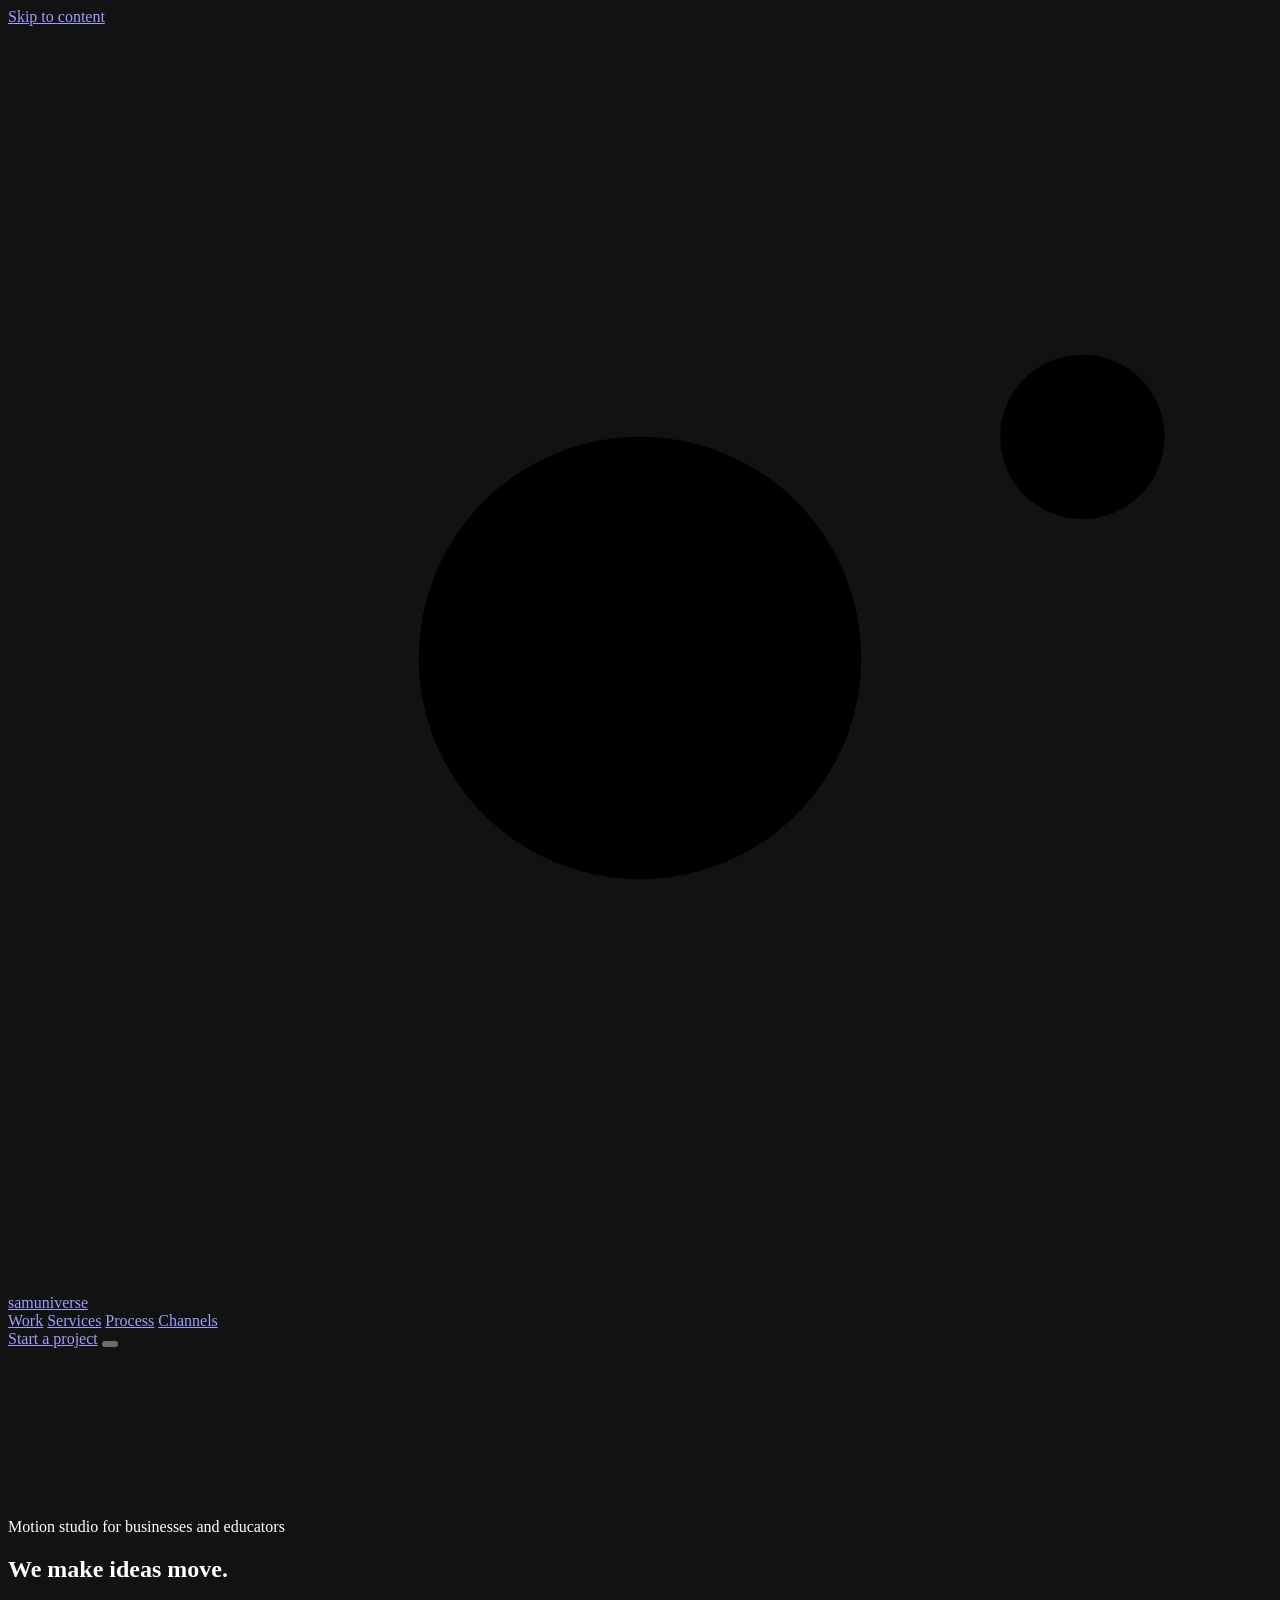
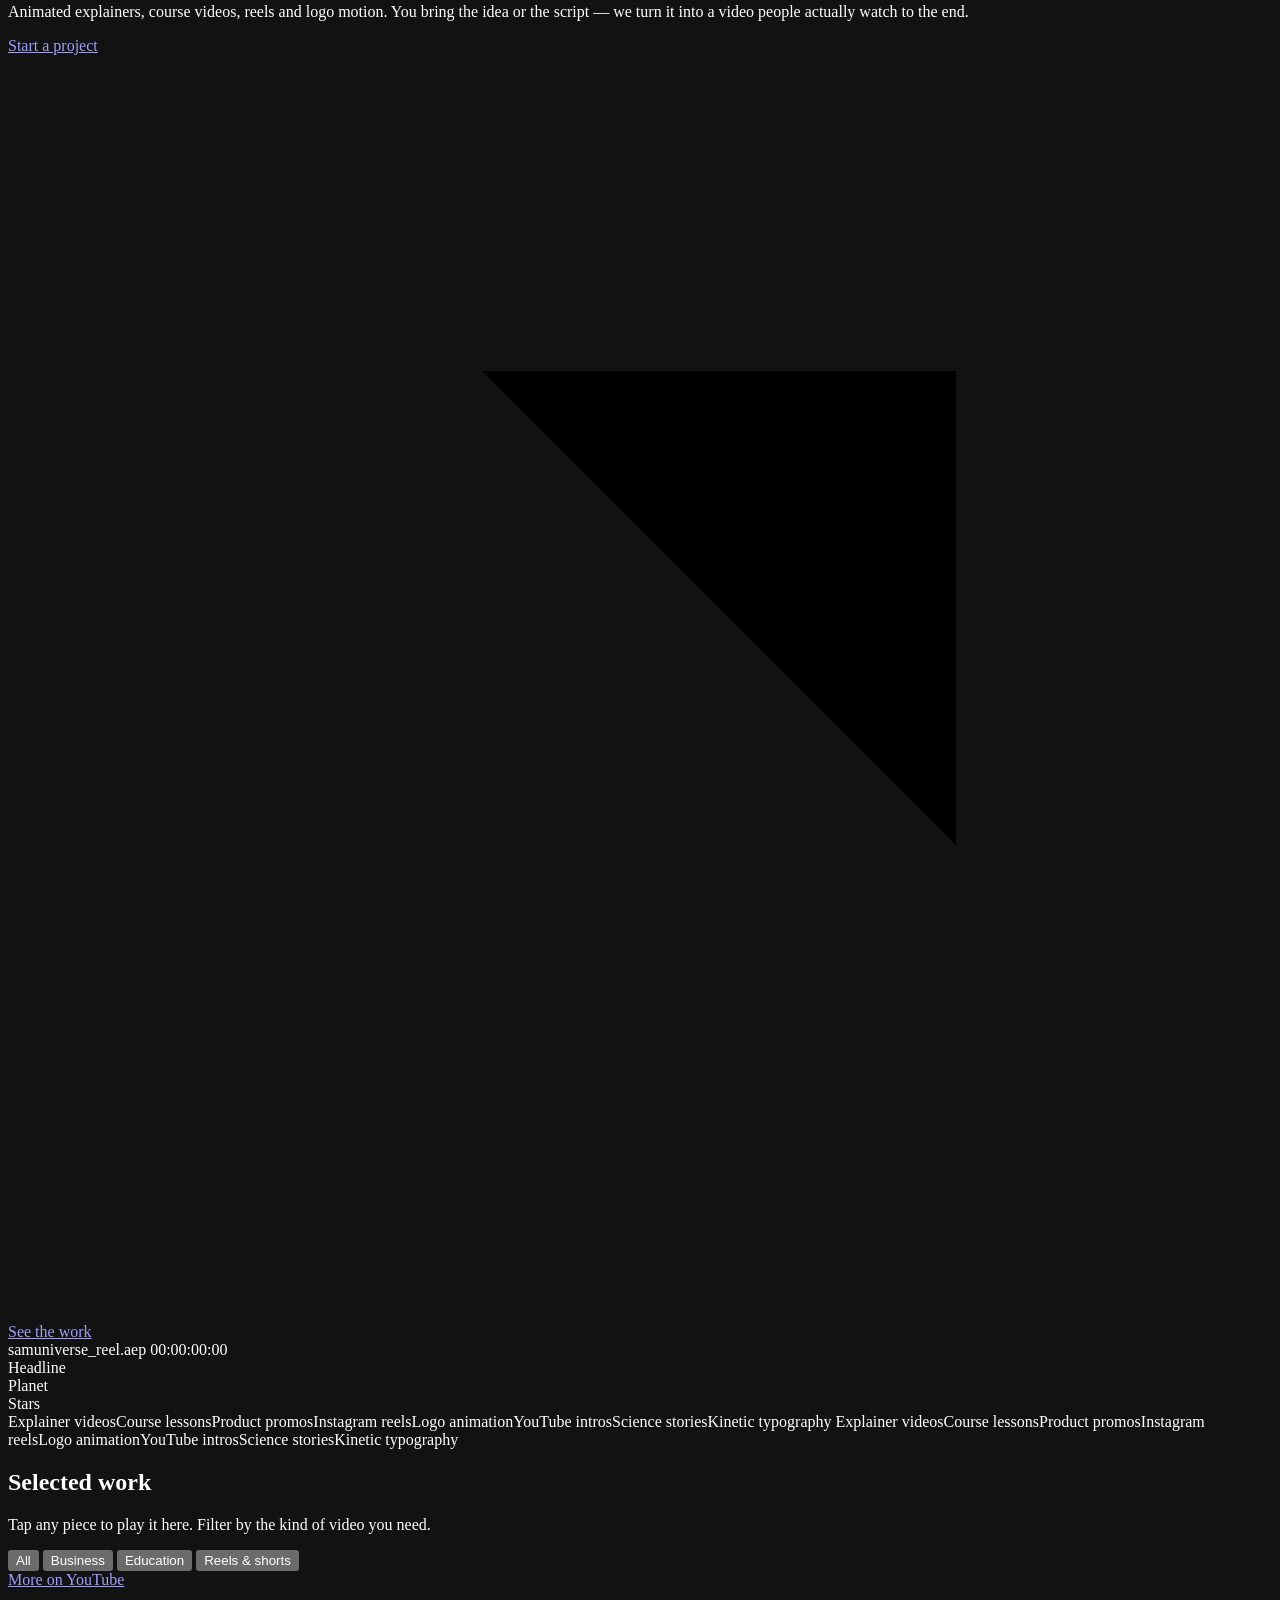
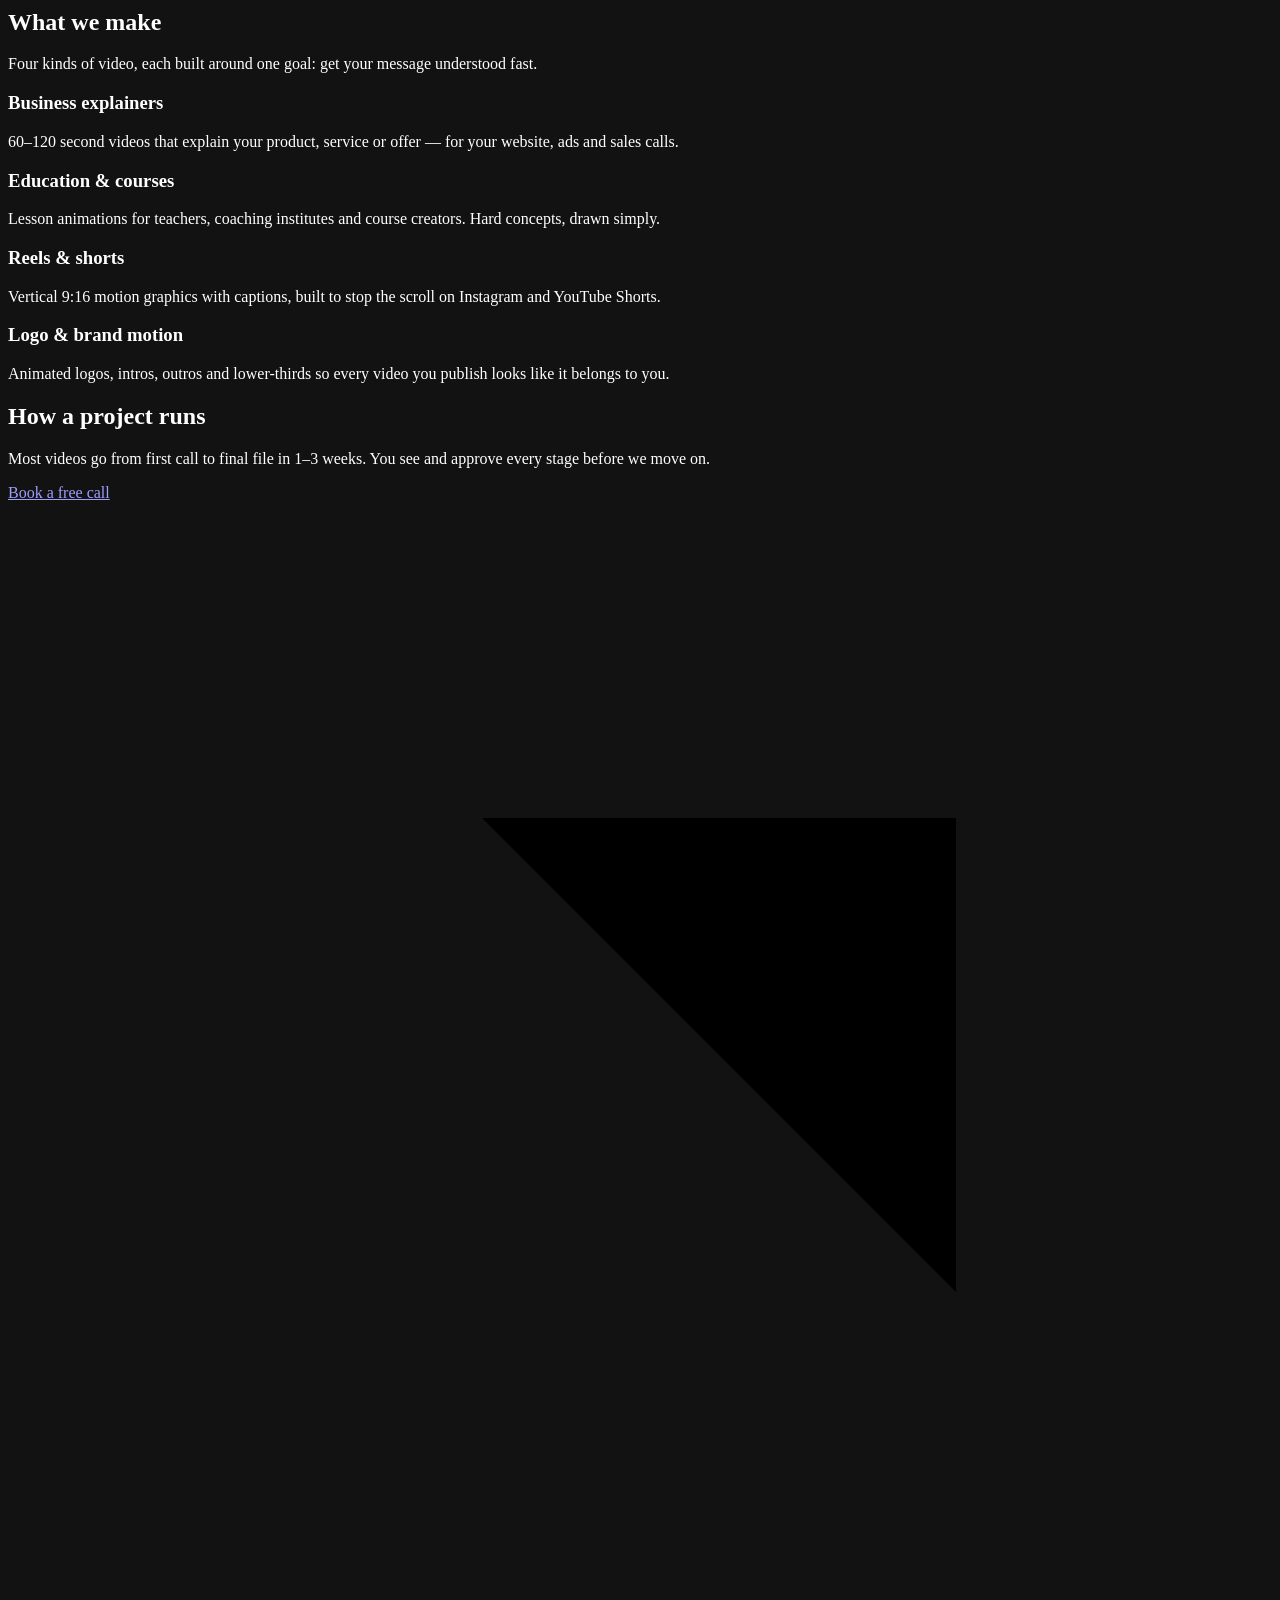
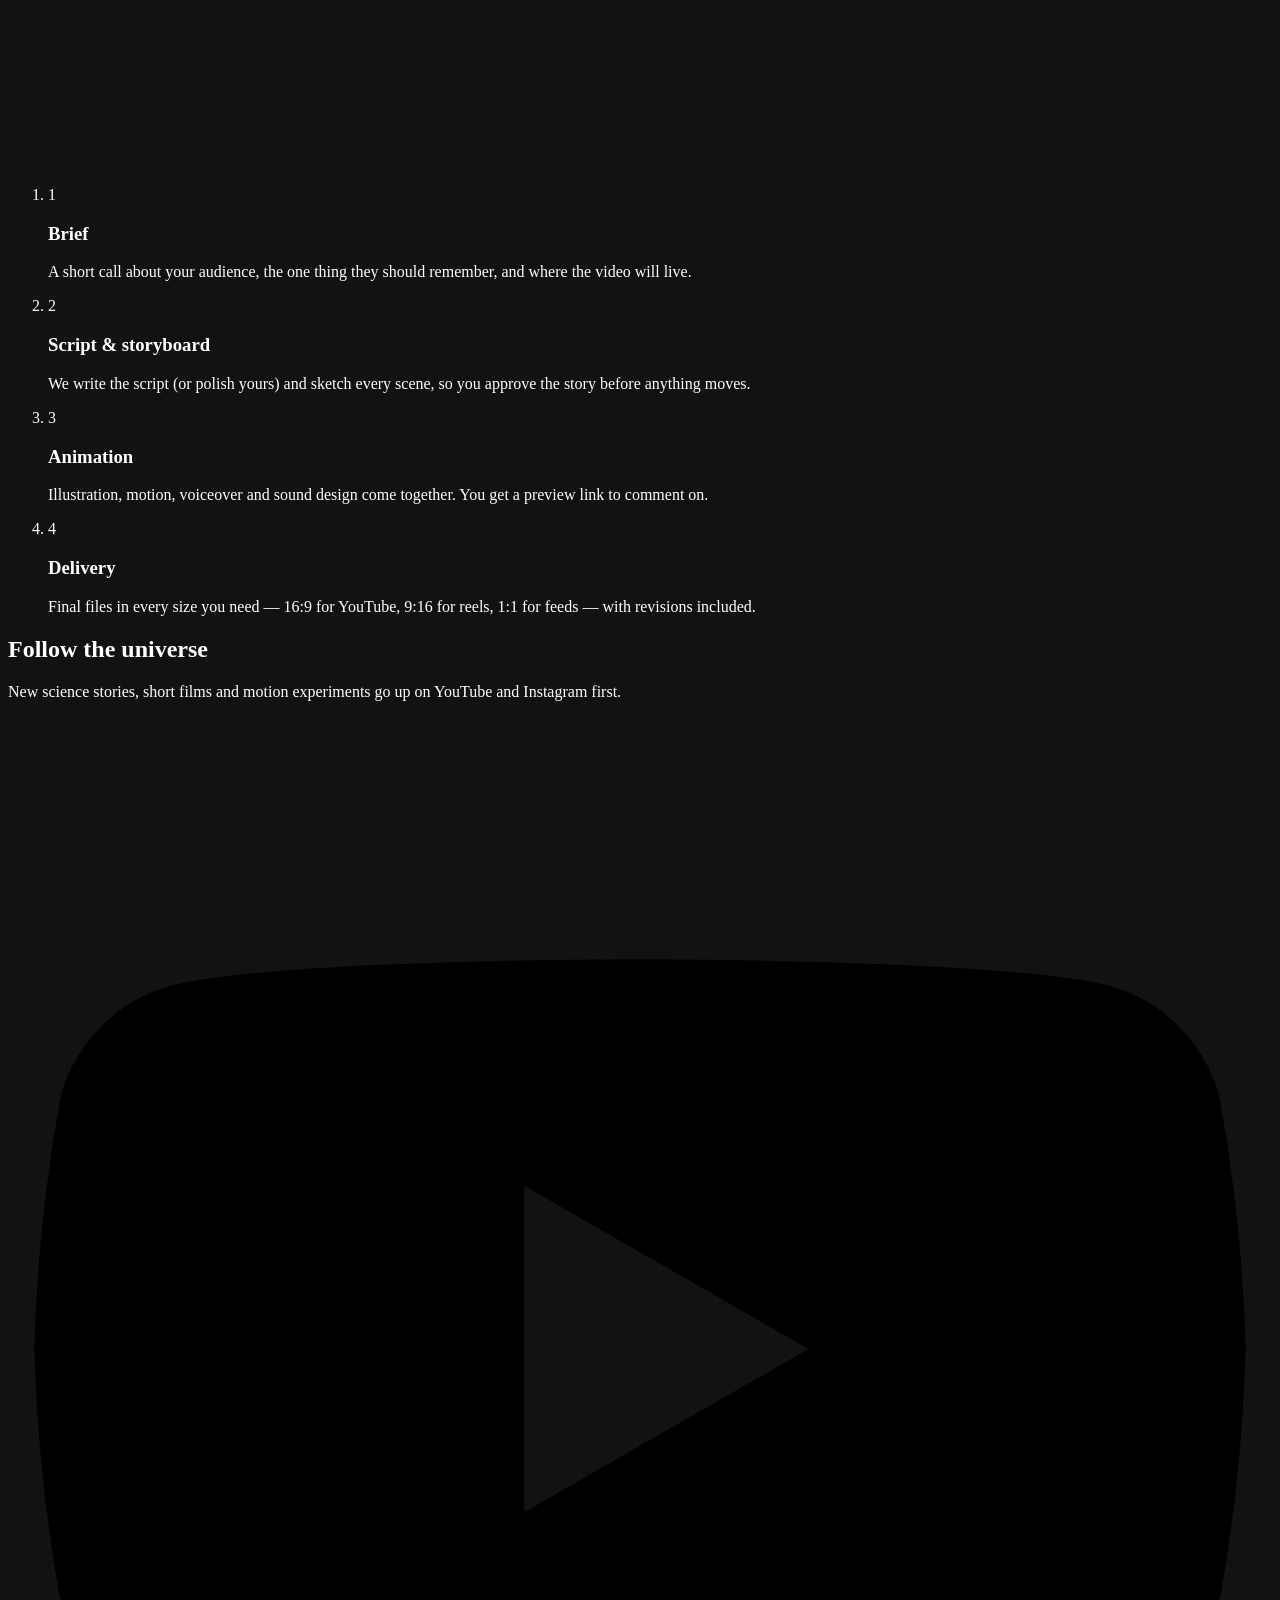
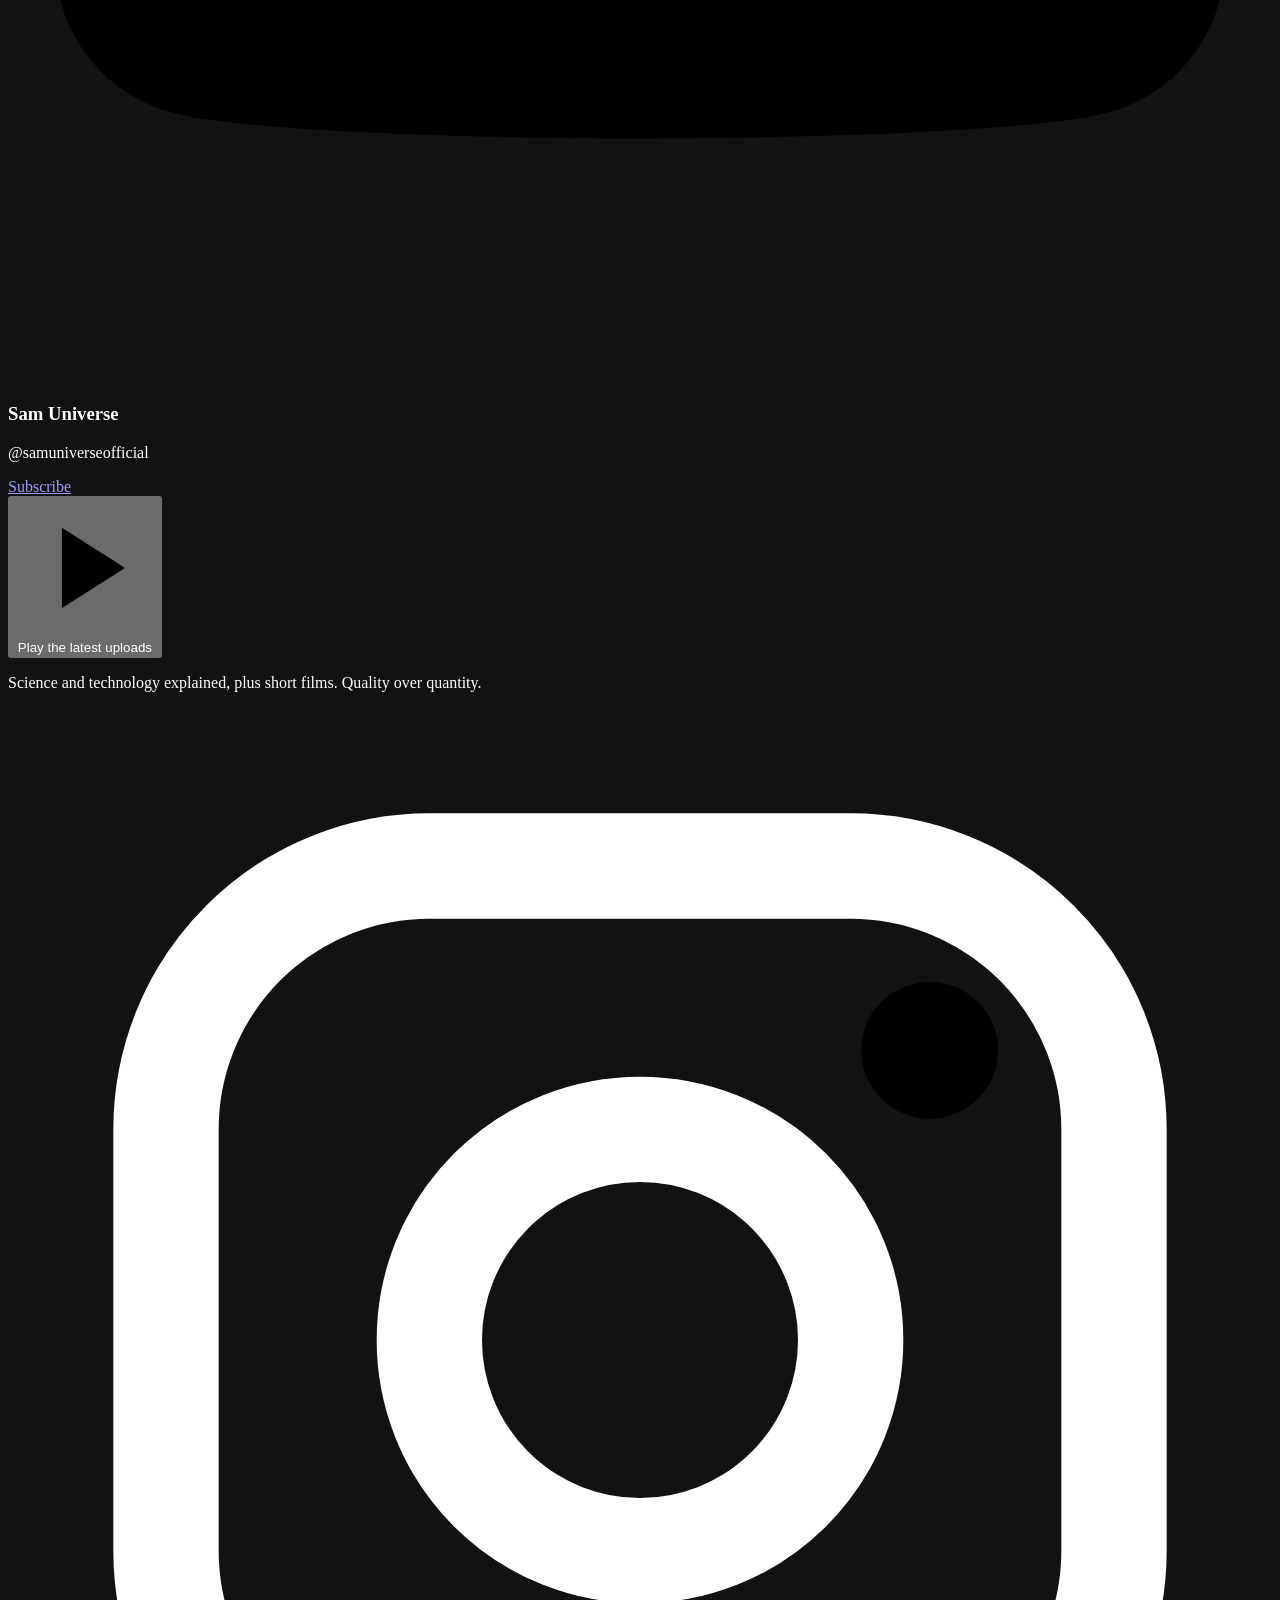
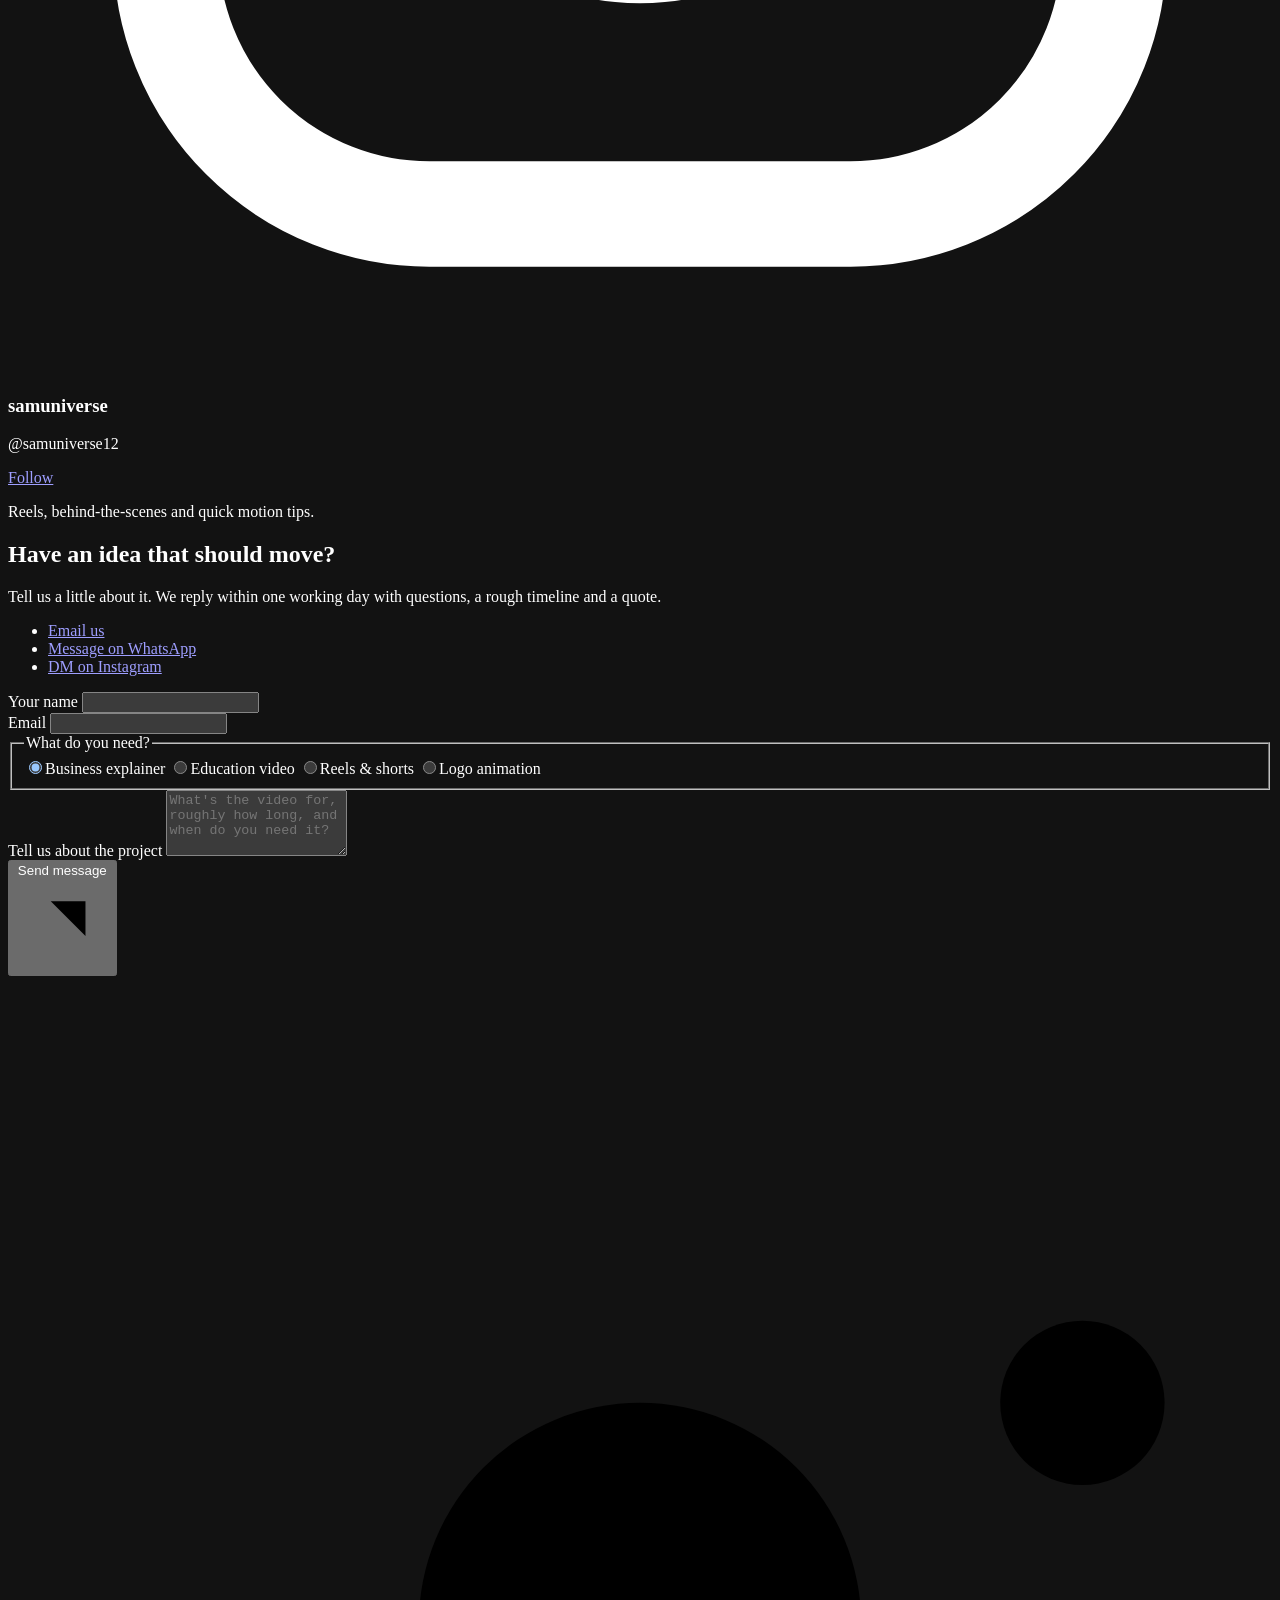
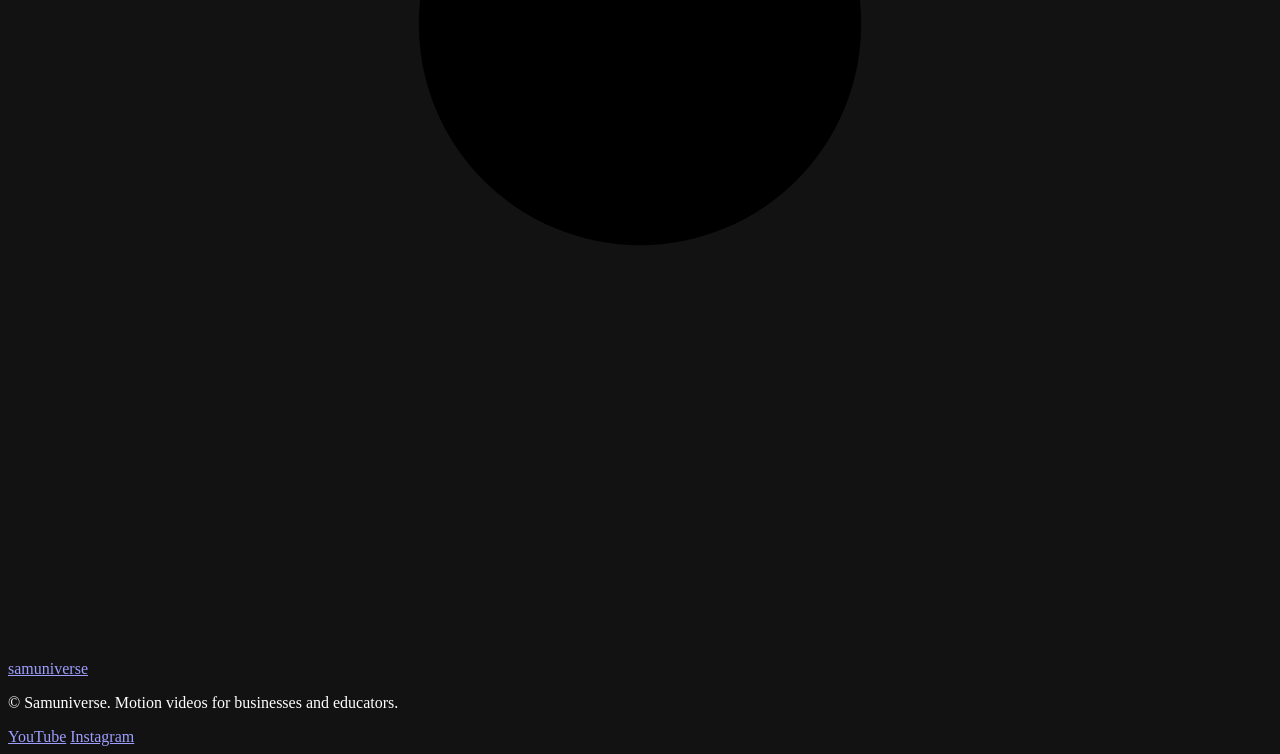
==== index.html @ da0a6373 "Add files via upload" ====
<!doctype html>
<html lang="en">
<head>
  <meta charset="utf-8" />
  <meta name="viewport" content="width=device-width, initial-scale=1, viewport-fit=cover" />
  <title>Samuniverse — Motion videos for brands and educators</title>
  <meta name="description" content="Samuniverse makes animated explainer videos, course animations, reels and logo motion for businesses and educators. See the work and start a project." />
  <meta name="theme-color" content="#050505" />
  <meta name="color-scheme" content="dark" />
  <link rel="canonical" href="https://samuniverse.github.io/" />

  <!-- Social share preview -->
  <meta property="og:type" content="website" />
  <meta property="og:title" content="Samuniverse — We make ideas move" />
  <meta property="og:description" content="Animated explainers, course videos, reels and logo motion for businesses and educators." />
  <meta property="og:image" content="assets/og-image.png" />
  <meta name="twitter:card" content="summary_large_image" />

  <link rel="icon" href="assets/favicon.svg" type="image/svg+xml" />
  <link rel="preconnect" href="https://fonts.googleapis.com" />
  <link rel="preconnect" href="https://fonts.gstatic.com" crossorigin />
  <link href="https://fonts.googleapis.com/css2?family=Bricolage+Grotesque:opsz,wght@12..96,400;12..96,600;12..96,800&family=Figtree:wght@400;500;600&display=swap" rel="stylesheet" />
  <link rel="stylesheet" href="css/style.css" />

  <script type="application/ld+json">
  {
    "@context": "https://schema.org",
    "@type": "ProfessionalService",
    "name": "Samuniverse",
    "description": "Motion video studio making animated explainers, educational videos, reels and logo animation.",
    "sameAs": [
      "https://www.instagram.com/samuniverse12/",
      "https://www.youtube.com/@samuniverseofficial"
    ]
  }
  </script>
</head>
<body>
  <div class="glow" aria-hidden="true"><i></i><i></i><i></i></div>
  <a class="skip" href="#main">Skip to content</a>

  <!-- Floating island nav -->
  <header class="nav" id="nav">
    <a href="#top" class="nav__brand" aria-label="Samuniverse home">
      <svg viewBox="0 0 40 40" aria-hidden="true" class="nav__logo">
        <circle cx="20" cy="20" r="7" fill="var(--red)"/>
        <ellipse cx="20" cy="20" rx="17" ry="7" fill="none" stroke="var(--paper)" stroke-width="1.6" transform="rotate(-24 20 20)"/>
        <circle cx="34" cy="13" r="2.6" fill="var(--paper)"/>
      </svg>
      <span>samuniverse</span>
    </a>
    <nav class="nav__links" aria-label="Primary">
      <a href="#work">Work</a>
      <a href="#services">Services</a>
      <a href="#process">Process</a>
      <a href="#channels">Channels</a>
    </nav>
    <a href="#contact" class="btn btn--small nav__cta">Start a project</a>
    <button class="burger" id="burger" aria-label="Open menu" aria-expanded="false" aria-controls="menu">
      <span></span><span></span>
    </button>
  </header>

  <div class="menu" id="menu" hidden>
    <nav aria-label="Mobile">
      <a href="#work" style="--i:0">Work</a>
      <a href="#services" style="--i:1">Services</a>
      <a href="#process" style="--i:2">Process</a>
      <a href="#channels" style="--i:3">Channels</a>
      <a href="#contact" style="--i:4">Start a project</a>
    </nav>
  </div>

  <main id="main">
    <!-- HERO -->
    <section class="hero" id="top">
      <canvas class="hero__sky" id="sky" aria-hidden="true"></canvas>

      <div class="hero__inner wrap">
        <p class="hero__kicker"><span class="dot"></span> Motion studio for businesses and educators</p>
        <h1 class="hero__title" aria-label="We make ideas move.">
          <span class="line"><span class="word">We</span> <span class="word">make</span></span>
          <span class="line"><span class="word">ideas</span> <span class="word word--move">move.</span></span>
        </h1>
        <p class="hero__lede">Animated explainers, course videos, reels and logo motion. You bring the idea or the script — we turn it into a video people actually watch to the end.</p>
        <div class="hero__ctas">
          <a href="#contact" class="btn">
            Start a project
            <span class="btn__icon" aria-hidden="true"><svg viewBox="0 0 16 16"><path d="M4 12 12 4M6 4h6v6"/></svg></span>
          </a>
          <a href="#work" class="btn btn--ghost">See the work</a>
        </div>
      </div>

      <!-- Signature: an After Effects-style timeline that scrubs the hero -->
      <div class="timeline wrap" aria-hidden="true">
        <div class="timeline__head">
          <span class="timeline__name">samuniverse_reel.aep</span>
          <span class="timeline__tc" id="tc">00:00:00:00</span>
        </div>
        <div class="timeline__tracks">
          <div class="track"><span class="track__label">Headline</span><div class="track__lane"><i class="clip clip--sun" style="--s:0;--e:46"></i><b class="kf" style="--p:0"></b><b class="kf" style="--p:18"></b><b class="kf" style="--p:46"></b></div></div>
          <div class="track"><span class="track__label">Planet</span><div class="track__lane"><i class="clip clip--coral" style="--s:12;--e:88"></i><b class="kf" style="--p:12"></b><b class="kf" style="--p:50"></b><b class="kf" style="--p:88"></b></div></div>
          <div class="track"><span class="track__label">Stars</span><div class="track__lane"><i class="clip clip--sky" style="--s:0;--e:100"></i><b class="kf" style="--p:30"></b><b class="kf" style="--p:72"></b></div></div>
          <div class="timeline__playhead" id="playhead"></div>
        </div>
      </div>
    </section>

    <!-- What we animate ticker -->
    <div class="ticker" aria-label="What we animate">
      <div class="ticker__track">
        <span>Explainer videos</span><span>Course lessons</span><span>Product promos</span><span>Instagram reels</span><span>Logo animation</span><span>YouTube intros</span><span>Science stories</span><span>Kinetic typography</span>
        <span aria-hidden="true">Explainer videos</span><span aria-hidden="true">Course lessons</span><span aria-hidden="true">Product promos</span><span aria-hidden="true">Instagram reels</span><span aria-hidden="true">Logo animation</span><span aria-hidden="true">YouTube intros</span><span aria-hidden="true">Science stories</span><span aria-hidden="true">Kinetic typography</span>
      </div>
    </div>

    <!-- WORK -->
    <section class="section" id="work">
      <div class="wrap">
        <div class="section__head">
          <h2 class="h2">Selected work</h2>
          <p class="section__lede">Tap any piece to play it here. Filter by the kind of video you need.</p>
        </div>

        <div class="filters" role="tablist" aria-label="Filter work">
          <button class="chip is-active" role="tab" aria-selected="true" data-filter="all">All</button>
          <button class="chip" role="tab" aria-selected="false" data-filter="business">Business</button>
          <button class="chip" role="tab" aria-selected="false" data-filter="education">Education</button>
          <button class="chip" role="tab" aria-selected="false" data-filter="shorts">Reels &amp; shorts</button>
        </div>

        <div class="work-grid" id="workGrid"></div>

        <div class="work-more">
          <a class="btn btn--ghost" id="moreOnYoutube" href="#" target="_blank" rel="noopener">More on YouTube</a>
        </div>
      </div>
    </section>

    <!-- SERVICES -->
    <section class="section section--alt" id="services">
      <div class="wrap">
        <div class="section__head">
          <h2 class="h2">What we make</h2>
          <p class="section__lede">Four kinds of video, each built around one goal: get your message understood fast.</p>
        </div>

        <div class="services">
          <article class="svc svc--business">
            <div class="svc__demo" aria-hidden="true">
              <div class="demo-bars"><i></i><i></i><i></i><i></i></div>
            </div>
            <h3>Business explainers</h3>
            <p>60–120 second videos that explain your product, service or offer — for your website, ads and sales calls.</p>
          </article>
          <article class="svc svc--education">
            <div class="svc__demo" aria-hidden="true">
              <div class="demo-atom"><i></i><i></i><i></i><b></b></div>
            </div>
            <h3>Education &amp; courses</h3>
            <p>Lesson animations for teachers, coaching institutes and course creators. Hard concepts, drawn simply.</p>
          </article>
          <article class="svc svc--shorts">
            <div class="svc__demo" aria-hidden="true">
              <div class="demo-phone"><i></i><i></i><i></i></div>
            </div>
            <h3>Reels &amp; shorts</h3>
            <p>Vertical 9:16 motion graphics with captions, built to stop the scroll on Instagram and YouTube Shorts.</p>
          </article>
          <article class="svc svc--logo">
            <div class="svc__demo" aria-hidden="true">
              <div class="demo-logo"><i></i><b></b></div>
            </div>
            <h3>Logo &amp; brand motion</h3>
            <p>Animated logos, intros, outros and lower-thirds so every video you publish looks like it belongs to you.</p>
          </article>
        </div>
      </div>
    </section>

    <!-- PROCESS (a real sequence, so it's numbered) -->
    <section class="section" id="process">
      <div class="wrap process">
        <div class="process__intro">
          <h2 class="h2">How a project runs</h2>
          <p class="section__lede">Most videos go from first call to final file in 1–3 weeks. You see and approve every stage before we move on.</p>
          <a href="#contact" class="btn">
            Book a free call
            <span class="btn__icon" aria-hidden="true"><svg viewBox="0 0 16 16"><path d="M4 12 12 4M6 4h6v6"/></svg></span>
          </a>
        </div>
        <ol class="steps">
          <li class="step">
            <span class="step__n">1</span>
            <div><h3>Brief</h3><p>A short call about your audience, the one thing they should remember, and where the video will live.</p></div>
          </li>
          <li class="step">
            <span class="step__n">2</span>
            <div><h3>Script &amp; storyboard</h3><p>We write the script (or polish yours) and sketch every scene, so you approve the story before anything moves.</p></div>
          </li>
          <li class="step">
            <span class="step__n">3</span>
            <div><h3>Animation</h3><p>Illustration, motion, voiceover and sound design come together. You get a preview link to comment on.</p></div>
          </li>
          <li class="step">
            <span class="step__n">4</span>
            <div><h3>Delivery</h3><p>Final files in every size you need — 16:9 for YouTube, 9:16 for reels, 1:1 for feeds — with revisions included.</p></div>
          </li>
        </ol>
      </div>
    </section>

    <!-- CHANNELS -->
    <section class="section section--alt" id="channels">
      <div class="wrap">
        <div class="section__head">
          <h2 class="h2">Follow the universe</h2>
          <p class="section__lede">New science stories, short films and motion experiments go up on YouTube and Instagram first.</p>
        </div>

        <div class="channels">
          <!-- YouTube: uploads playlist, loaded on tap -->
          <article class="channel channel--yt">
            <div class="channel__top">
              <div class="channel__id">
                <span class="channel__badge channel__badge--yt" aria-hidden="true">
                  <svg viewBox="0 0 24 24"><path d="M23 7.2a3 3 0 0 0-2.1-2.1C19 4.6 12 4.6 12 4.6s-7 0-8.9.5A3 3 0 0 0 1 7.2 31 31 0 0 0 .5 12 31 31 0 0 0 1 16.8a3 3 0 0 0 2.1 2.1c1.9.5 8.9.5 8.9.5s7 0 8.9-.5a3 3 0 0 0 2.1-2.1 31 31 0 0 0 .5-4.8 31 31 0 0 0-.5-4.8ZM9.8 15.1V8.9l5.4 3.1Z"/></svg>
                </span>
                <div>
                  <h3>Sam Universe</h3>
                  <p class="muted" data-yt-handle>@samuniverseofficial</p>
                </div>
              </div>
              <a class="btn btn--small btn--yt" data-yt-subscribe href="#" target="_blank" rel="noopener">Subscribe</a>
            </div>
            <div class="player" id="ytUploads">
              <button class="player__facade" aria-label="Play latest uploads from Sam Universe">
                <span class="player__art" aria-hidden="true"></span>
                <span class="player__play" aria-hidden="true"><svg viewBox="0 0 24 24"><path d="M8 5v14l11-7z"/></svg></span>
                <span class="player__caption">Play the latest uploads</span>
              </button>
            </div>
            <p class="muted small">Science and technology explained, plus short films. Quality over quantity.</p>
          </article>

          <!-- Instagram -->
          <article class="channel channel--ig">
            <div class="channel__top">
              <div class="channel__id">
                <span class="channel__badge channel__badge--ig" aria-hidden="true">
                  <svg viewBox="0 0 24 24"><rect x="3" y="3" width="18" height="18" rx="5" fill="none" stroke="currentColor" stroke-width="2"/><circle cx="12" cy="12" r="4" fill="none" stroke="currentColor" stroke-width="2"/><circle cx="17.5" cy="6.5" r="1.3"/></svg>
                </span>
                <div>
                  <h3>samuniverse</h3>
                  <p class="muted" data-ig-handle>@samuniverse12</p>
                </div>
              </div>
              <a class="btn btn--small btn--ig" data-ig-follow href="#" target="_blank" rel="noopener">Follow</a>
            </div>
            <div class="reels" id="igReels"></div>
            <p class="muted small">Reels, behind-the-scenes and quick motion tips.</p>
          </article>
        </div>
      </div>
    </section>

    <!-- CONTACT -->
    <section class="section contact" id="contact">
      <div class="wrap contact__grid">
        <div class="contact__intro">
          <h2 class="h2 h2--big">Have an idea that should move?</h2>
          <p class="section__lede">Tell us a little about it. We reply within one working day with questions, a rough timeline and a quote.</p>
          <ul class="contact__direct">
            <li><a data-email href="#">Email us</a></li>
            <li data-wa-row><a data-whatsapp href="#" target="_blank" rel="noopener">Message on WhatsApp</a></li>
            <li><a data-ig-follow href="#" target="_blank" rel="noopener">DM on Instagram</a></li>
          </ul>
        </div>

        <form class="form" id="contactForm" novalidate>
          <div class="field">
            <label for="f-name">Your name</label>
            <input id="f-name" name="name" type="text" autocomplete="name" required />
          </div>
          <div class="field">
            <label for="f-email">Email</label>
            <input id="f-email" name="email" type="email" autocomplete="email" required />
          </div>
          <fieldset class="field">
            <legend>What do you need?</legend>
            <div class="pick">
              <label><input type="radio" name="type" value="Business explainer" checked /><span>Business explainer</span></label>
              <label><input type="radio" name="type" value="Education / course video" /><span>Education video</span></label>
              <label><input type="radio" name="type" value="Reels / shorts" /><span>Reels &amp; shorts</span></label>
              <label><input type="radio" name="type" value="Logo animation" /><span>Logo animation</span></label>
            </div>
          </fieldset>
          <div class="field">
            <label for="f-msg">Tell us about the project</label>
            <textarea id="f-msg" name="message" rows="4" placeholder="What's the video for, roughly how long, and when do you need it?" required></textarea>
          </div>
          <button class="btn btn--full" type="submit">
            Send message
            <span class="btn__icon" aria-hidden="true"><svg viewBox="0 0 16 16"><path d="M4 12 12 4M6 4h6v6"/></svg></span>
          </button>
          <p class="form__status" id="formStatus" role="status" aria-live="polite"></p>
        </form>
      </div>
    </section>
  </main>

  <footer class="footer">
    <div class="wrap footer__inner">
      <a href="#top" class="nav__brand">
        <svg viewBox="0 0 40 40" aria-hidden="true" class="nav__logo">
          <circle cx="20" cy="20" r="7" fill="var(--red)"/>
          <ellipse cx="20" cy="20" rx="17" ry="7" fill="none" stroke="var(--paper)" stroke-width="1.6" transform="rotate(-24 20 20)"/>
          <circle cx="34" cy="13" r="2.6" fill="var(--paper)"/>
        </svg>
        <span>samuniverse</span>
      </a>
      <p class="muted small">© <span id="year"></span> Samuniverse. Motion videos for businesses and educators.</p>
      <div class="footer__social">
        <a data-yt-subscribe href="#" target="_blank" rel="noopener">YouTube</a>
        <a data-ig-follow href="#" target="_blank" rel="noopener">Instagram</a>
      </div>
    </div>
  </footer>

  <!-- Video modal -->
  <dialog class="modal" id="modal" aria-label="Video player">
    <button class="modal__close" id="modalClose" aria-label="Close video">
      <svg viewBox="0 0 24 24"><path d="M6 6l12 12M18 6 6 18"/></svg>
    </button>
    <div class="modal__frame" id="modalFrame"></div>
    <p class="modal__title" id="modalTitle"></p>
  </dialog>

  <script src="js/config.js"></script>
  <script src="js/main.js"></script>
</body>
</html>
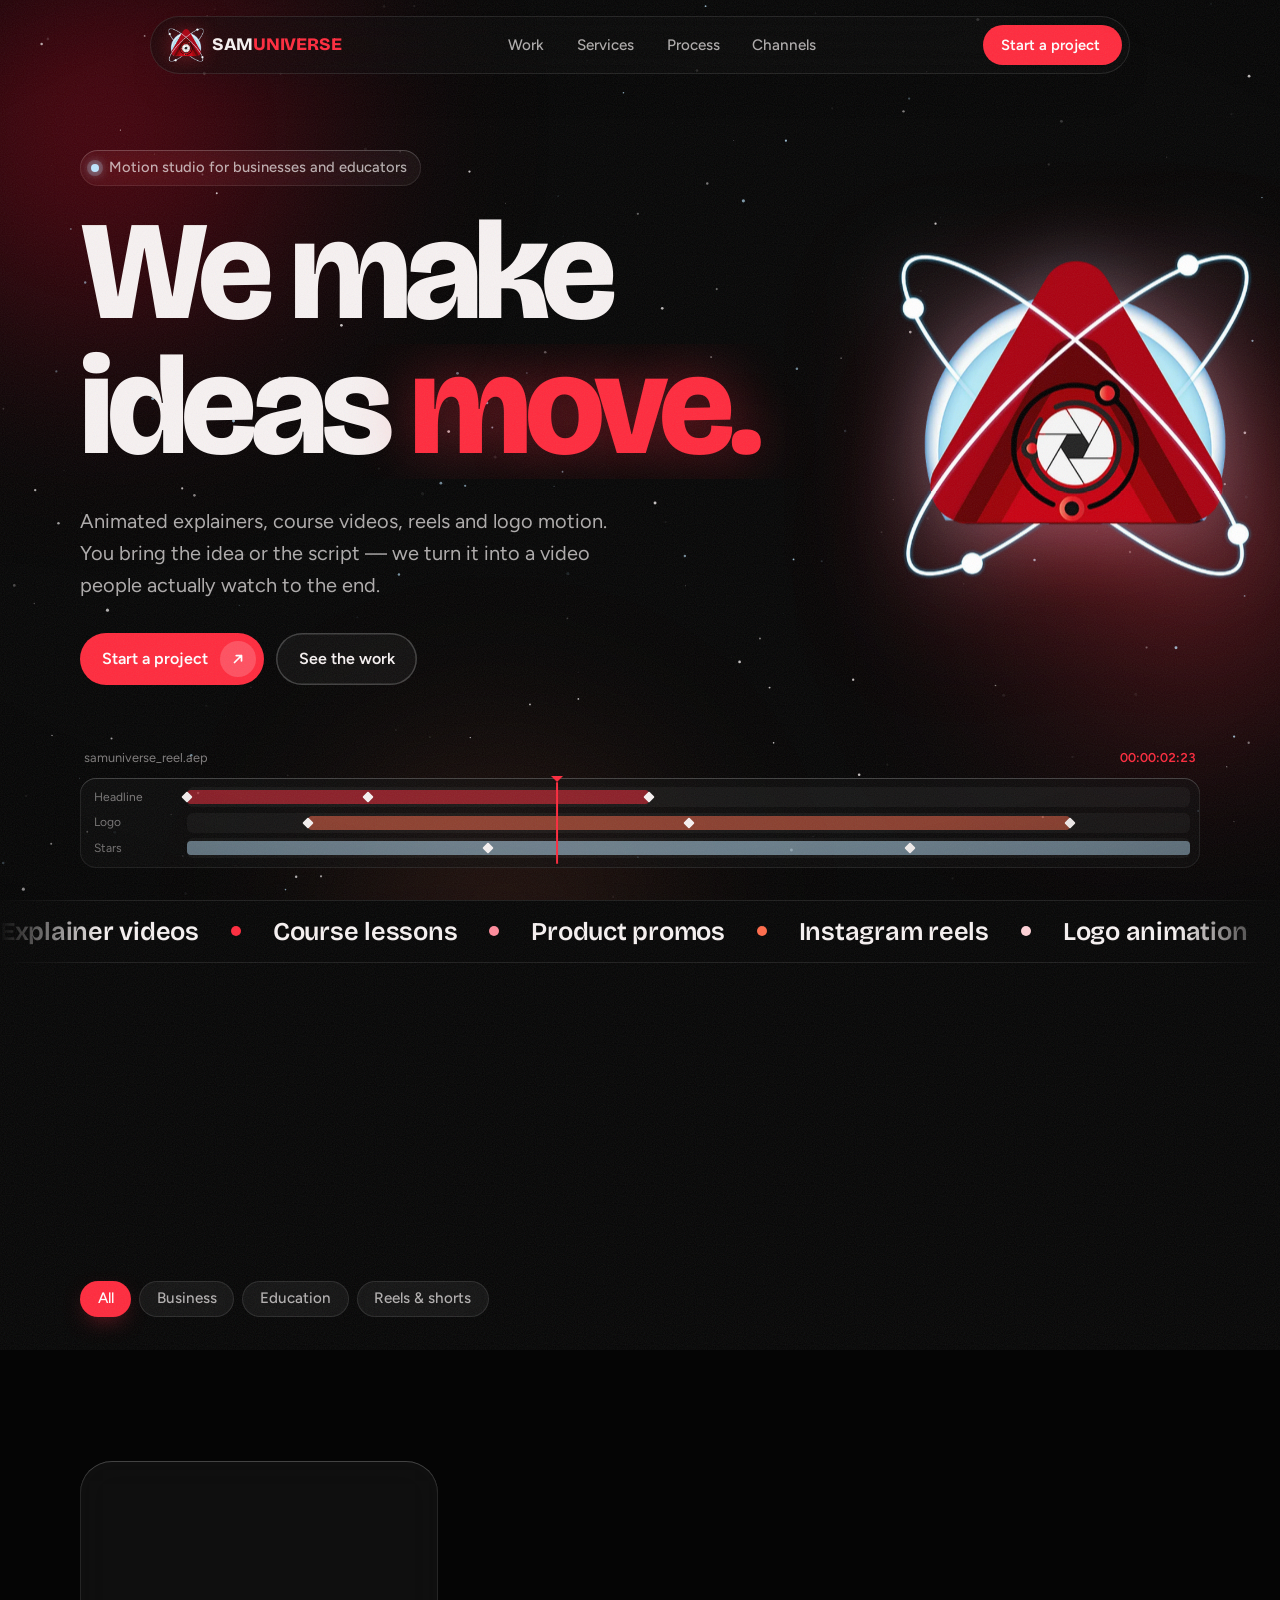
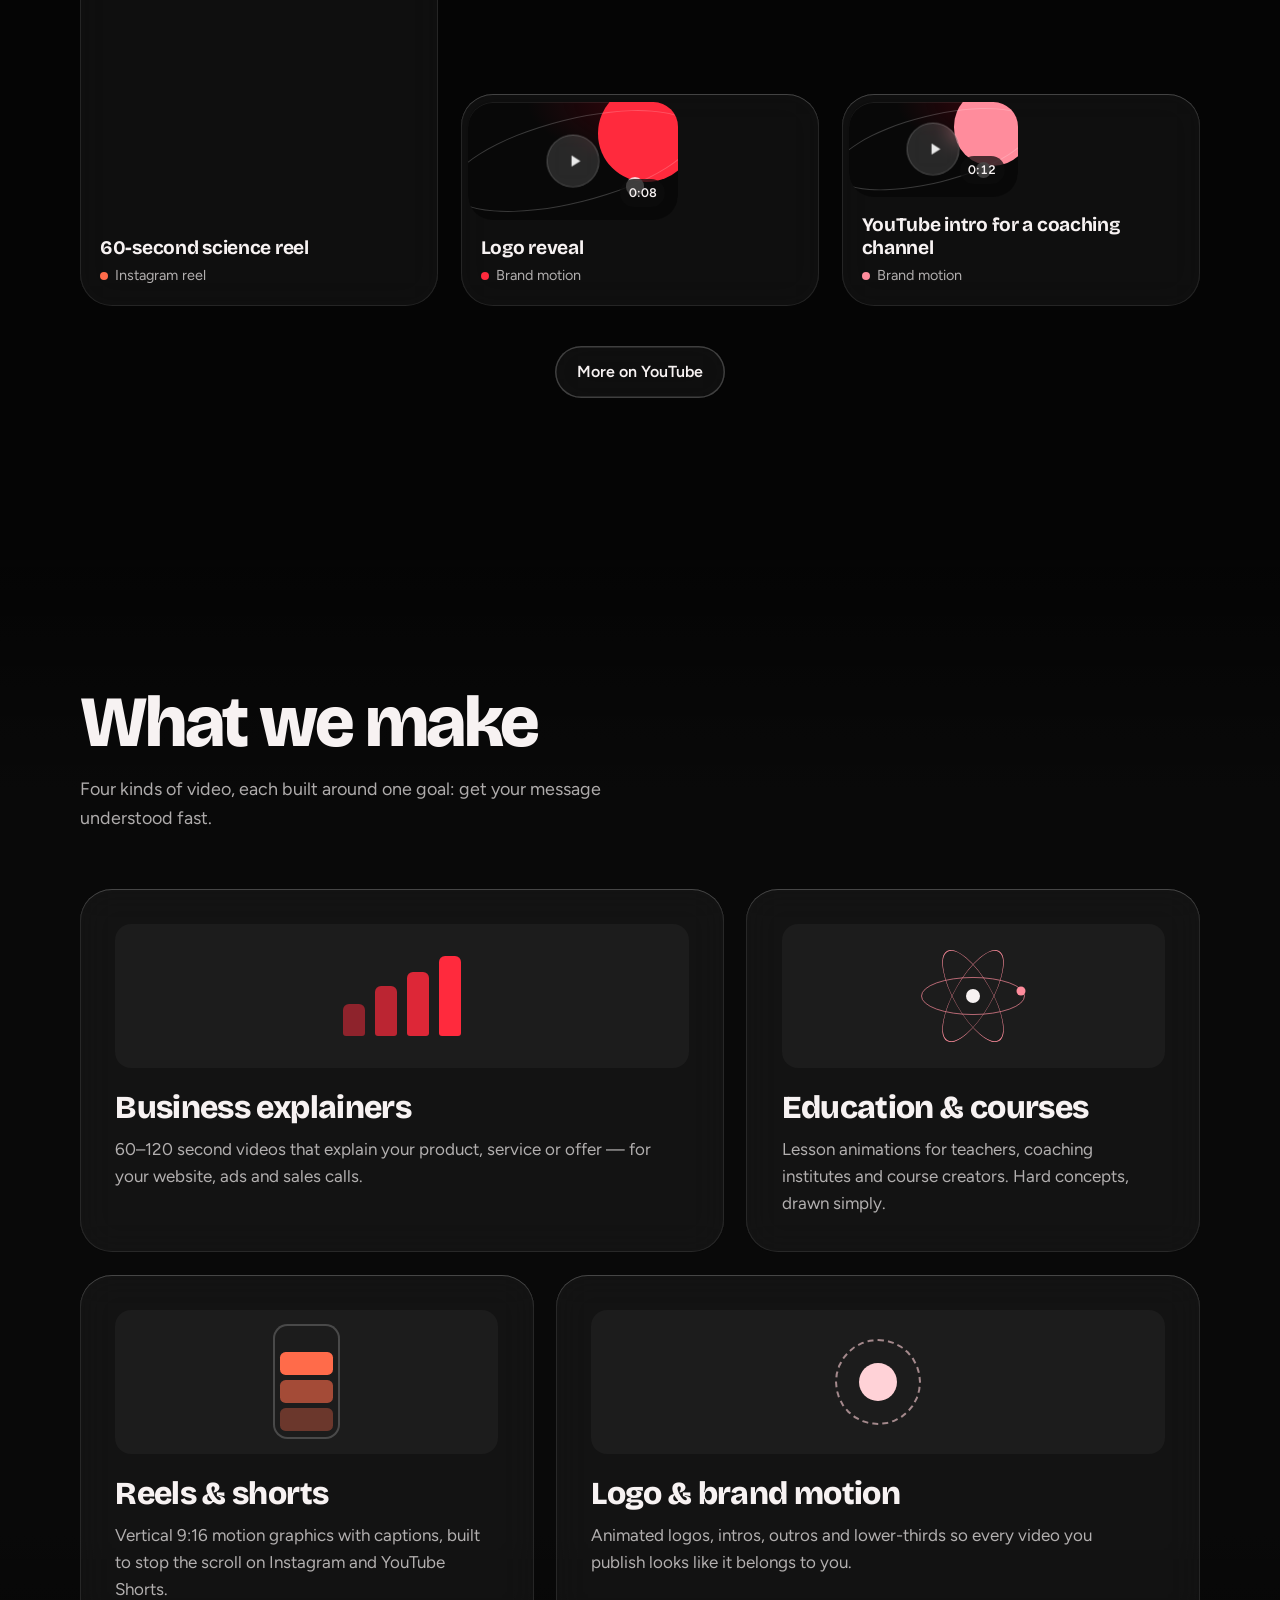
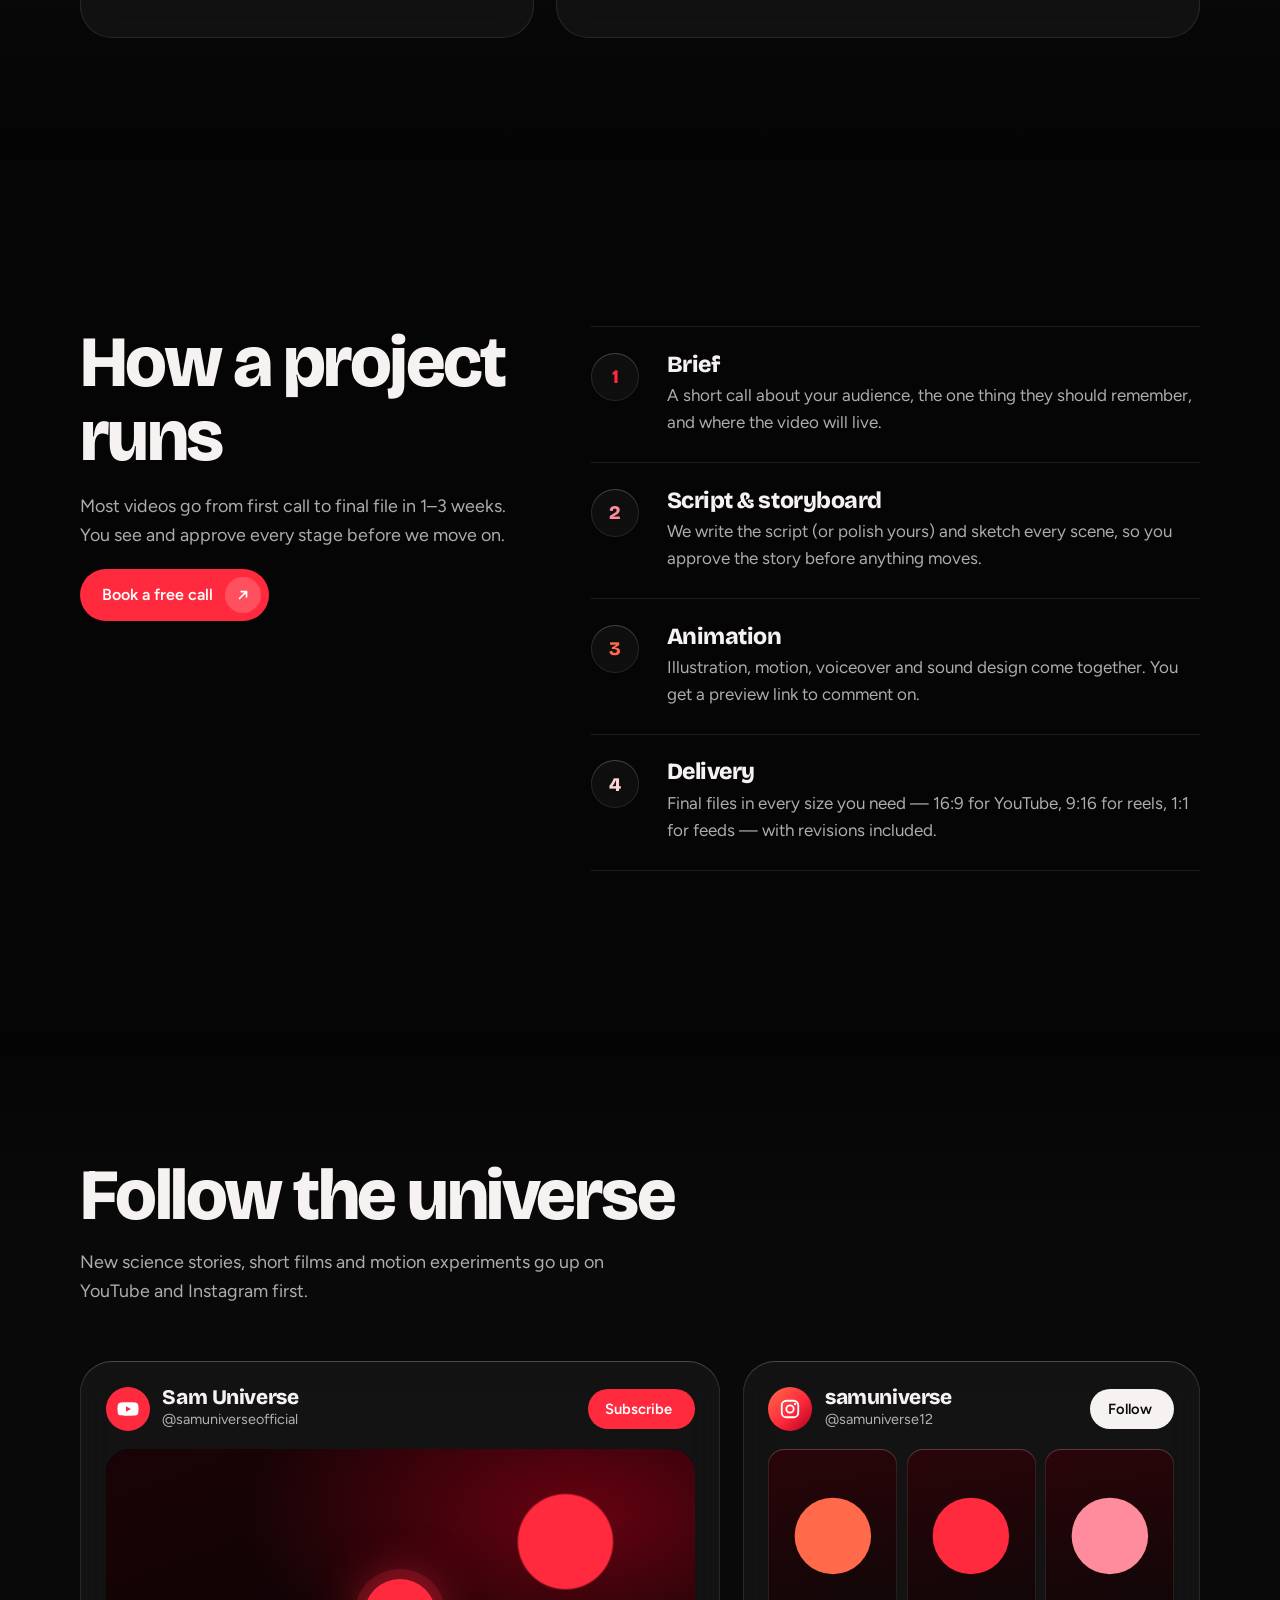
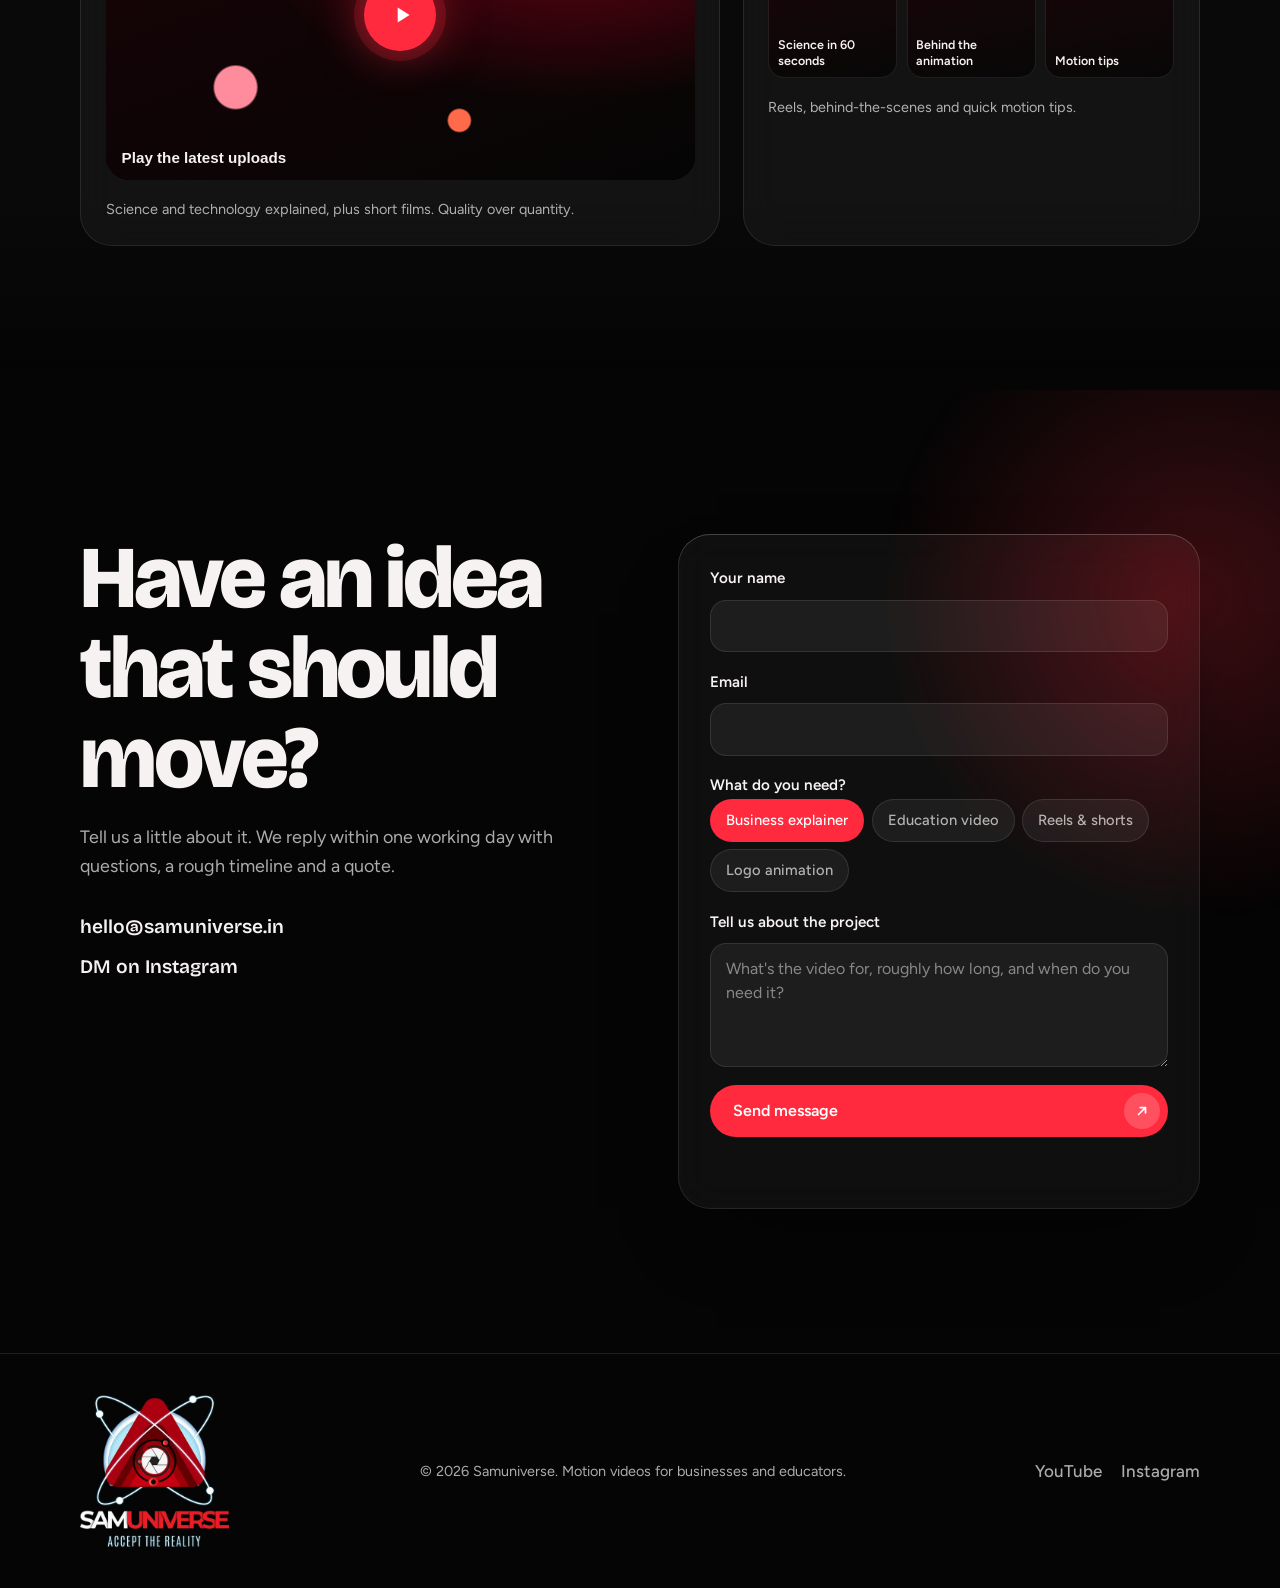
==== commit ec1ed4e7: "Add Samuniverse logo branding Co-Authored-By: Claude Opus 5.5 <noreply@anthropic.com> Claude-Session" ====
--- a/index.html
+++ b/index.html
@@ -7,16 +7,18 @@
   <meta name="description" content="Samuniverse makes animated explainer videos, course animations, reels and logo motion for businesses and educators. See the work and start a project." />
   <meta name="theme-color" content="#050505" />
   <meta name="color-scheme" content="dark" />
-  <link rel="canonical" href="https://samuniverse.github.io/" />
+  <link rel="canonical" href="https://kunalurkude.github.io/Samuniverse/" />
 
   <!-- Social share preview -->
   <meta property="og:type" content="website" />
-  <meta property="og:title" content="Samuniverse — We make ideas move" />
+  <meta property="og:title" content="Samuniverse — Accept the reality" />
   <meta property="og:description" content="Animated explainers, course videos, reels and logo motion for businesses and educators." />
-  <meta property="og:image" content="assets/og-image.png" />
+  <meta property="og:image" content="https://kunalurkude.github.io/Samuniverse/assets/og-image.jpg" />
   <meta name="twitter:card" content="summary_large_image" />
 
-  <link rel="icon" href="assets/favicon.svg" type="image/svg+xml" />
+  <link rel="icon" href="assets/favicon.png" type="image/png" />
+  <link rel="apple-touch-icon" href="assets/apple-touch-icon.png" />
+  <link rel="preload" href="assets/logo-mark.webp" as="image" />
   <link rel="preconnect" href="https://fonts.googleapis.com" />
   <link rel="preconnect" href="https://fonts.gstatic.com" crossorigin />
   <link href="https://fonts.googleapis.com/css2?family=Bricolage+Grotesque:opsz,wght@12..96,400;12..96,600;12..96,800&family=Figtree:wght@400;500;600&display=swap" rel="stylesheet" />
@@ -27,6 +29,8 @@
     "@context": "https://schema.org",
     "@type": "ProfessionalService",
     "name": "Samuniverse",
+    "slogan": "Accept the reality",
+    "logo": "https://kunalurkude.github.io/Samuniverse/assets/logo.webp",
     "description": "Motion video studio making animated explainers, educational videos, reels and logo animation.",
     "sameAs": [
       "https://www.instagram.com/samuniverse12/",
@@ -42,12 +46,8 @@
   <!-- Floating island nav -->
   <header class="nav" id="nav">
     <a href="#top" class="nav__brand" aria-label="Samuniverse home">
-      <svg viewBox="0 0 40 40" aria-hidden="true" class="nav__logo">
-        <circle cx="20" cy="20" r="7" fill="var(--red)"/>
-        <ellipse cx="20" cy="20" rx="17" ry="7" fill="none" stroke="var(--paper)" stroke-width="1.6" transform="rotate(-24 20 20)"/>
-        <circle cx="34" cy="13" r="2.6" fill="var(--paper)"/>
-      </svg>
-      <span>samuniverse</span>
+      <img src="assets/logo-mark-sm.png" alt="" class="nav__logo" width="40" height="37" />
+      <span class="wordmark"><b>SAM</b>UNIVERSE</span>
     </a>
     <nav class="nav__links" aria-label="Primary">
       <a href="#work">Work</a>
@@ -75,6 +75,10 @@
     <!-- HERO -->
     <section class="hero" id="top">
       <canvas class="hero__sky" id="sky" aria-hidden="true"></canvas>
+      <div class="hero__mark" aria-hidden="true">
+        <span class="hero__halo"></span>
+        <img src="assets/logo-mark.webp" alt="" width="640" height="592" fetchpriority="high" />
+      </div>
 
       <div class="hero__inner wrap">
         <p class="hero__kicker"><span class="dot"></span> Motion studio for businesses and educators</p>
@@ -100,7 +104,7 @@
         </div>
         <div class="timeline__tracks">
           <div class="track"><span class="track__label">Headline</span><div class="track__lane"><i class="clip clip--sun" style="--s:0;--e:46"></i><b class="kf" style="--p:0"></b><b class="kf" style="--p:18"></b><b class="kf" style="--p:46"></b></div></div>
-          <div class="track"><span class="track__label">Planet</span><div class="track__lane"><i class="clip clip--coral" style="--s:12;--e:88"></i><b class="kf" style="--p:12"></b><b class="kf" style="--p:50"></b><b class="kf" style="--p:88"></b></div></div>
+          <div class="track"><span class="track__label">Logo</span><div class="track__lane"><i class="clip clip--coral" style="--s:12;--e:88"></i><b class="kf" style="--p:12"></b><b class="kf" style="--p:50"></b><b class="kf" style="--p:88"></b></div></div>
           <div class="track"><span class="track__label">Stars</span><div class="track__lane"><i class="clip clip--sky" style="--s:0;--e:100"></i><b class="kf" style="--p:30"></b><b class="kf" style="--p:72"></b></div></div>
           <div class="timeline__playhead" id="playhead"></div>
         </div>
@@ -312,14 +316,7 @@
 
   <footer class="footer">
     <div class="wrap footer__inner">
-      <a href="#top" class="nav__brand">
-        <svg viewBox="0 0 40 40" aria-hidden="true" class="nav__logo">
-          <circle cx="20" cy="20" r="7" fill="var(--red)"/>
-          <ellipse cx="20" cy="20" rx="17" ry="7" fill="none" stroke="var(--paper)" stroke-width="1.6" transform="rotate(-24 20 20)"/>
-          <circle cx="34" cy="13" r="2.6" fill="var(--paper)"/>
-        </svg>
-        <span>samuniverse</span>
-      </a>
+      <a href="#top" class="footer__logo" aria-label="Samuniverse, back to top"><img src="assets/logo.webp" alt="Samuniverse — Accept the reality" width="400" height="405" loading="lazy" /></a>
       <p class="muted small">© <span id="year"></span> Samuniverse. Motion videos for businesses and educators.</p>
       <div class="footer__social">
         <a data-yt-subscribe href="#" target="_blank" rel="noopener">YouTube</a>
--- a/css/style.css
+++ b/css/style.css
@@ -0,0 +1,847 @@
+/* ============================================================
+   Samuniverse — styles
+   Red & black: a black stage lit by drifting red glows, with
+   frosted-glass panels, film grain and a soft vignette.
+   Accent roles: red = business, rose = education,
+   ember = reels, blush = brand motion.
+   ============================================================ */
+
+:root {
+  --night: #050505;
+  --night-2: #0B0B0B;
+  --deep: #0E0E0E;
+  --paper: #F7F2F2;
+  --muted: rgba(247, 242, 242, .7);
+  --faint: rgba(247, 242, 242, .5);
+  --line: rgba(255, 255, 255, .1);
+  --line-strong: rgba(255, 255, 255, .2);
+
+  --red: #FF2A3D;
+  --red-deep: #B0001A;
+  --ember: #FF6B4A;
+  --rose: #FF8C9C;
+  --blush: #FFD2D7;
+  --ice: #BDE6FF;   /* the logo's glowing orbit lines */
+
+  /* Glass */
+  --glass: rgba(255, 255, 255, .045);
+  --glass-strong: rgba(18, 18, 18, .55);
+  --glass-edge: inset 0 0 0 1px rgba(255, 255, 255, .09), inset 0 1px 0 rgba(255, 255, 255, .14);
+  --blur: blur(18px) saturate(150%);
+
+  --display: "Bricolage Grotesque", "Trebuchet MS", sans-serif;
+  --body: "Figtree", system-ui, sans-serif;
+
+  --ease: cubic-bezier(.32, .72, 0, 1);
+  --ease-out: cubic-bezier(.22, 1, .36, 1);
+
+  --r-xl: 2rem;
+  --r-lg: 1.5rem;
+  --r-md: 1rem;
+
+  --gutter: clamp(1rem, 4vw, 2.5rem);
+  --max: 1200px;
+}
+
+/* ---------- Base ---------- */
+*, *::before, *::after { box-sizing: border-box; }
+
+html {
+  -webkit-tap-highlight-color: transparent;
+  -webkit-text-size-adjust: 100%;
+  scroll-behavior: smooth;
+  scroll-padding-top: 6rem;
+}
+
+body {
+  margin: 0;
+  background: var(--night);
+  color: var(--paper);
+  font-family: var(--body);
+  isolation: isolate;
+  font-size: 1.0625rem;
+  line-height: 1.6;
+  overflow-x: hidden;
+  -webkit-font-smoothing: antialiased;
+}
+
+::selection { background: var(--red); color: #fff; }
+
+/* Drifting red glows on a fixed layer — the glass panels blur these */
+.glow {
+  position: fixed; inset: 0; z-index: -2; pointer-events: none; overflow: hidden;
+}
+.glow i {
+  position: absolute; border-radius: 50%;
+  filter: blur(90px);
+  will-change: transform;
+  animation: glowDrift 26s var(--ease) infinite alternate;
+}
+.glow i:nth-child(1) { width: 52vmax; height: 52vmax; left: -18vmax; top: -16vmax; background: radial-gradient(circle, rgba(176, 0, 26, .55), transparent 65%); }
+.glow i:nth-child(2) { width: 46vmax; height: 46vmax; right: -16vmax; top: 30vh; background: radial-gradient(circle, rgba(255, 42, 61, .32), transparent 65%); animation-duration: 32s; animation-delay: -8s; }
+.glow i:nth-child(3) { width: 38vmax; height: 38vmax; left: 20vw; bottom: -20vmax; background: radial-gradient(circle, rgba(255, 107, 74, .2), transparent 65%); animation-duration: 38s; animation-delay: -14s; }
+@keyframes glowDrift {
+  0% { transform: translate(0, 0) scale(1); }
+  50% { transform: translate(6vw, 4vh) scale(1.08); }
+  100% { transform: translate(-4vw, -3vh) scale(.95); }
+}
+
+/* Cinematic vignette */
+body::before {
+  content: ""; position: fixed; inset: 0; z-index: 89; pointer-events: none;
+  background: radial-gradient(ellipse 120% 90% at 50% 45%, transparent 55%, rgba(0, 0, 0, .55) 100%);
+}
+
+/* Film grain over everything — fixed, and jittered in steps like real film */
+body::after {
+  content: "";
+  position: fixed;
+  inset: -50%;
+  pointer-events: none;
+  z-index: 90;
+  opacity: .09;
+  animation: grain 1s steps(6) infinite;
+  background-image: url("data:image/svg+xml,%3Csvg xmlns='http://www.w3.org/2000/svg' width='160' height='160'%3E%3Cfilter id='n'%3E%3CfeTurbulence type='fractalNoise' baseFrequency='.9' numOctaves='2' stitchTiles='stitch'/%3E%3C/filter%3E%3Crect width='100%25' height='100%25' filter='url(%23n)'/%3E%3C/svg%3E");
+}
+
+img, svg, video, canvas, iframe { display: block; max-width: 100%; }
+a { color: inherit; }
+h1, h2, h3 { font-family: var(--display); margin: 0; font-weight: 800; letter-spacing: -.02em; line-height: 1.02; }
+p { margin: 0; }
+
+button, a, [role="tab"], .chip { touch-action: manipulation; }
+button, .btn, .chip { -webkit-user-select: none; user-select: none; }
+
+:focus-visible {
+  outline: 2px solid var(--red);
+  outline-offset: 3px;
+  border-radius: 6px;
+}
+
+.wrap {
+  width: 100%;
+  max-width: var(--max);
+  margin-inline: auto;
+  padding-inline: var(--gutter);
+}
+
+.muted { color: var(--muted); }
+.small { font-size: .9rem; }
+
+.skip {
+  position: absolute; left: 1rem; top: -4rem; z-index: 100;
+  background: var(--red); color: #fff; padding: .6rem 1rem; border-radius: 999px;
+  font-weight: 600; text-decoration: none;
+}
+/* */
+.skip:focus { top: 1rem; }
+
+/* ---------- Buttons ---------- */
+.btn {
+  --bg: var(--red);
+  --fg: #fff;
+  display: inline-flex; align-items: center; gap: .75rem;
+  padding: .5rem .5rem .5rem 1.4rem;
+  min-height: 3.25rem;
+  border: 0; border-radius: 999px;
+  background: var(--bg); color: var(--fg);
+  font: 600 1rem/1 var(--body);
+  text-decoration: none;
+  cursor: pointer;
+  transition: transform .5s var(--ease), background-color .3s var(--ease-out), box-shadow .5s var(--ease);
+}
+.btn:not(:has(.btn__icon)) { padding-right: 1.4rem; }
+.btn:active { transform: scale(.97); transition-duration: .12s; }
+
+.btn__icon {
+  display: grid; place-items: center;
+  width: 2.25rem; height: 2.25rem; border-radius: 50%;
+  background: rgba(255, 255, 255, .18);
+  transition: transform .5s var(--ease);
+}
+.btn__icon svg { width: 14px; height: 14px; fill: none; stroke: currentColor; stroke-width: 2; stroke-linecap: round; stroke-linejoin: round; }
+
+.btn--ghost {
+  --bg: var(--glass); --fg: var(--paper);
+  box-shadow: inset 0 0 0 1.5px var(--line-strong);
+  -webkit-backdrop-filter: var(--blur); backdrop-filter: var(--blur);
+}
+.btn--small { min-height: 2.5rem; padding: .4rem 1.1rem; font-size: .92rem; }
+.btn--full { width: 100%; justify-content: space-between; }
+.btn--yt { --bg: var(--red); --fg: #fff; }
+.btn--ig { --bg: var(--paper); --fg: #0A0A0A; }
+
+@media (hover: hover) and (pointer: fine) {
+  .btn:hover { transform: translateY(-2px); box-shadow: 0 14px 30px -12px rgba(255, 42, 61, .6); }
+  .btn:hover .btn__icon { transform: translate(2px, -2px) scale(1.06); }
+  .btn--ghost:hover { box-shadow: inset 0 0 0 1.5px var(--paper); }
+  .btn--yt:hover { box-shadow: 0 14px 30px -12px rgba(255, 42, 61, .6); }
+  .btn--ig:hover { box-shadow: 0 14px 30px -12px rgba(255, 255, 255, .45); }
+}
+
+/* ---------- Floating island nav ---------- */
+.nav {
+  position: fixed; z-index: 60;
+  top: max(1rem, env(safe-area-inset-top));
+  left: 50%; transform: translateX(-50%);
+  width: min(calc(100% - 2rem), 980px);
+  display: flex; align-items: center; justify-content: space-between; gap: 1rem;
+  padding: .5rem .5rem .5rem 1.1rem;
+  border-radius: 999px;
+  background: rgba(12, 12, 12, .55);
+  box-shadow: inset 0 0 0 1px var(--line), 0 20px 40px -24px rgba(0, 0, 0, .6);
+  -webkit-backdrop-filter: blur(18px) saturate(140%);
+  backdrop-filter: blur(18px) saturate(140%);
+  transition: background-color .4s var(--ease-out), transform .6s var(--ease);
+}
+.nav.is-hidden { transform: translate(-50%, calc(-100% - 2rem)); }
+
+.nav__brand {
+  display: inline-flex; align-items: center; gap: .55rem;
+  font: 800 1.15rem/1 var(--display); letter-spacing: -.02em; text-decoration: none;
+}
+.nav__logo { width: 36px; height: auto; filter: drop-shadow(0 0 10px rgba(255, 42, 61, .35)); }
+.wordmark { font: 800 1.1rem/1 var(--display); letter-spacing: -.01em; color: var(--red); }
+.wordmark b { color: var(--paper); font-weight: 800; }
+
+.nav__links { display: flex; gap: .25rem; }
+.nav__links a {
+  padding: .55rem .9rem; border-radius: 999px;
+  text-decoration: none; color: var(--muted); font-weight: 500; font-size: .95rem;
+  transition: color .3s var(--ease-out), background-color .3s var(--ease-out);
+}
+.nav__links a.is-current { color: var(--paper); background: rgba(255, 255, 255, .08); }
+@media (hover: hover) and (pointer: fine) {
+  .nav__links a:hover { color: var(--paper); }
+}
+
+.burger {
+  display: none; position: relative;
+  width: 2.75rem; height: 2.75rem; border: 0; border-radius: 50%;
+  background: rgba(255, 255, 255, .08); cursor: pointer;
+}
+.burger span {
+  position: absolute; left: 50%; top: 50%;
+  width: 18px; height: 2px; margin-left: -9px; border-radius: 2px; background: var(--paper);
+  transition: transform .5s var(--ease);
+}
+.burger span:first-child { transform: translateY(-4px); }
+.burger span:last-child { transform: translateY(4px); }
+.burger[aria-expanded="true"] span:first-child { transform: rotate(45deg); }
+.burger[aria-expanded="true"] span:last-child { transform: rotate(-45deg); }
+
+.menu {
+  position: fixed; inset: 0; z-index: 55;
+  display: grid; place-items: center;
+  background: rgba(12, 12, 12, .9);
+  -webkit-backdrop-filter: blur(24px);
+  backdrop-filter: blur(24px);
+  opacity: 0; transition: opacity .4s var(--ease-out);
+}
+.menu[hidden] { display: none; }
+.menu.is-open { opacity: 1; }
+.menu nav { display: grid; gap: .5rem; text-align: center; }
+.menu a {
+  font: 800 clamp(2.2rem, 10vw, 3.5rem)/1.15 var(--display); letter-spacing: -.03em;
+  text-decoration: none;
+  opacity: 0; transform: translateY(2.5rem);
+  transition: opacity .6s var(--ease-out), transform .7s var(--ease);
+  transition-delay: calc(var(--i) * 60ms + 80ms);
+}
+.menu.is-open a { opacity: 1; transform: none; }
+.menu a:last-child { color: var(--red); }
+
+/* ---------- Hero ---------- */
+.hero {
+  position: relative;
+  min-height: 100svh;
+  display: flex; flex-direction: column; justify-content: flex-end;
+  padding-top: 8rem; padding-bottom: 2rem;
+  overflow: hidden;
+  isolation: isolate;
+}
+.hero__sky { position: absolute; inset: 0; width: 100%; height: 100%; z-index: -1; }
+
+.hero__inner { position: relative; z-index: 1; }
+
+/* Logo mark floating in the hero */
+.hero__mark {
+  position: absolute; z-index: 0;
+  right: max(2vw, calc((100vw - var(--max)) / 2 - 2rem));
+  top: 50%;
+  width: clamp(16rem, 28vw, 30rem);
+  translate: var(--mx, 0) calc(-58% + var(--my, 0px));
+  opacity: 0; scale: .92;
+  pointer-events: none;
+}
+.is-ready .hero__mark { animation: markIn 1.4s var(--ease) .35s forwards; }
+@keyframes markIn { to { opacity: 1; scale: 1; } }
+.hero__mark img {
+  position: relative; width: 100%; height: auto;
+  filter: drop-shadow(0 0 calc(24px + var(--k, 0) * 18px) rgba(189, 230, 255, .35)) drop-shadow(0 30px 60px rgba(255, 42, 61, .35));
+  animation: markFloat 9s var(--ease) infinite alternate;
+}
+@keyframes markFloat {
+  0% { transform: rotate(-2deg); }
+  100% { transform: rotate(2deg) translateY(-12px); }
+}
+.hero__halo {
+  position: absolute; inset: 10% 8% 0;
+  border-radius: 50%;
+  background: radial-gradient(circle, rgba(255, 42, 61, .45), rgba(176, 0, 26, .15) 45%, transparent 70%);
+  filter: blur(40px);
+  opacity: calc(.75 + var(--k, 0) * .25);
+}
+
+.hero__kicker {
+  display: inline-flex; align-items: center; gap: .6rem;
+  padding: .4rem .9rem .4rem .7rem; border-radius: 999px;
+  background: var(--glass); box-shadow: var(--glass-edge);
+  -webkit-backdrop-filter: var(--blur); backdrop-filter: var(--blur);
+  color: var(--muted); font-size: .92rem; font-weight: 500;
+}
+.dot { width: 8px; height: 8px; border-radius: 50%; background: var(--ice); box-shadow: 0 0 0 4px rgba(189, 230, 255, .2), 0 0 12px var(--ice); }
+
+.hero__title {
+  margin-top: 1.4rem;
+  font-size: clamp(3.4rem, 11vw, 9rem);
+  line-height: .9;
+  letter-spacing: -.045em;
+  max-width: 11ch;
+}
+.hero__title .line { display: block; overflow: hidden; padding-bottom: .06em; }
+.hero__title .word { display: inline-block; transform: translateY(105%); }
+.hero__title .word--move { color: var(--red); display: inline-block; text-shadow: 0 0 60px rgba(255, 42, 61, .45); }
+.is-ready .hero__title .word { animation: rise 1.1s var(--ease) forwards; }
+.is-ready .hero__title .line:nth-child(1) .word:nth-child(1) { animation-delay: .05s; }
+.is-ready .hero__title .line:nth-child(1) .word:nth-child(2) { animation-delay: .13s; }
+.is-ready .hero__title .line:nth-child(2) .word:nth-child(1) { animation-delay: .21s; }
+.is-ready .hero__title .line:nth-child(2) .word:nth-child(2) { animation: rise 1.1s var(--ease) .29s forwards, drift 6s var(--ease) 1.6s infinite; }
+
+@keyframes rise { to { transform: translateY(0); } }
+/* "move." keeps moving — a slow orbit-like sway once it lands */
+@keyframes drift {
+  0%, 100% { transform: translate(0, 0) rotate(0); }
+  30% { transform: translate(.06em, -.04em) rotate(-2deg); }
+  65% { transform: translate(-.03em, .02em) rotate(1.5deg); }
+}
+
+.hero__lede {
+  margin-top: 1.6rem; max-width: 34rem;
+  font-size: clamp(1.05rem, 1.6vw, 1.25rem); color: var(--muted);
+  opacity: 0; transform: translateY(1rem);
+}
+.hero__ctas {
+  margin-top: 2rem; display: flex; flex-wrap: wrap; gap: .75rem;
+  opacity: 0; transform: translateY(1rem);
+}
+.is-ready .hero__lede { animation: fadeUp .9s var(--ease) .55s forwards; }
+.is-ready .hero__ctas { animation: fadeUp .9s var(--ease) .68s forwards; }
+@keyframes fadeUp { to { opacity: 1; transform: none; } }
+
+/* ---------- Signature timeline ---------- */
+.timeline {
+  margin-top: clamp(2.5rem, 7vh, 5rem);
+  opacity: 0;
+}
+.is-ready .timeline { animation: fadeUp 1s var(--ease) .85s forwards; }
+
+.timeline__head {
+  display: flex; justify-content: space-between; align-items: baseline;
+  padding: 0 .25rem .6rem; font-size: .8rem; color: var(--faint);
+  font-variant-numeric: tabular-nums;
+}
+.timeline__tc { color: var(--red); font-weight: 600; }
+
+.timeline__tracks {
+  position: relative;
+  padding: .6rem;
+  border-radius: var(--r-md);
+  background: var(--glass-strong);
+  box-shadow: var(--glass-edge);
+  -webkit-backdrop-filter: var(--blur); backdrop-filter: var(--blur);
+  display: grid; gap: .35rem;
+}
+.track { display: grid; grid-template-columns: 5.5rem 1fr; align-items: center; gap: .6rem; }
+.track__label { font-size: .75rem; color: var(--faint); padding-left: .3rem; }
+.track__lane { position: relative; height: 1.25rem; border-radius: 6px; background: rgba(255, 255, 255, .04); }
+
+.clip {
+  position: absolute; top: 3px; bottom: 3px;
+  left: calc(var(--s) * 1%); width: calc((var(--e) - var(--s)) * 1%);
+  border-radius: 4px; opacity: .5;
+}
+.clip--sun { background: var(--red); }
+.clip--coral { background: var(--ember); }
+.clip--sky { background: var(--ice); }
+
+.kf {
+  position: absolute; top: 50%; left: calc(var(--p) * 1%);
+  width: 8px; height: 8px; margin: -4px 0 0 -4px;
+  background: var(--paper); transform: rotate(45deg); border-radius: 1px;
+}
+.timeline__playhead {
+  position: absolute; top: .25rem; bottom: .25rem;
+  left: calc(.6rem + 5.5rem + .6rem);
+  width: 2px; background: var(--red); border-radius: 2px;
+  transform-origin: left;
+  will-change: transform;
+}
+.timeline__playhead::before {
+  content: ""; position: absolute; top: -6px; left: -5px;
+  border: 6px solid transparent; border-top-color: var(--red);
+}
+
+/* ---------- Ticker ---------- */
+.ticker {
+  overflow: hidden;
+  border-block: 1px solid var(--line);
+  padding-block: 1.1rem;
+  -webkit-mask-image: linear-gradient(90deg, transparent, #000 8%, #000 92%, transparent);
+  mask-image: linear-gradient(90deg, transparent, #000 8%, #000 92%, transparent);
+}
+.ticker__track {
+  display: flex; width: max-content;
+  animation: ticker 38s linear infinite;
+}
+.ticker span {
+  display: inline-flex; align-items: center; gap: 2rem; padding-right: 2rem;
+  font: 600 clamp(1.1rem, 2.4vw, 1.6rem)/1 var(--display); letter-spacing: -.01em; white-space: nowrap;
+}
+.ticker span::after {
+  content: ""; width: 10px; height: 10px; border-radius: 50%;
+  background: var(--c, var(--red));
+}
+.ticker span:nth-child(4n+2) { --c: var(--rose); }
+.ticker span:nth-child(4n+3) { --c: var(--ember); }
+.ticker span:nth-child(4n+4) { --c: var(--blush); }
+@keyframes ticker { to { transform: translateX(-50%); } }
+
+/* ---------- Sections ---------- */
+.section { padding-block: clamp(5rem, 12vw, 9rem); }
+.section--alt { background: linear-gradient(180deg, transparent, rgba(255, 255, 255, .02) 20%, rgba(255, 255, 255, .02) 80%, transparent); }
+
+.section__head { display: grid; gap: 1rem; margin-bottom: clamp(2rem, 5vw, 3.5rem); max-width: 40rem; }
+.h2 { font-size: clamp(2.4rem, 6vw, 4.5rem); letter-spacing: -.035em; }
+.h2--big { font-size: clamp(2.6rem, 7vw, 5.5rem); }
+.section__lede { color: var(--muted); font-size: clamp(1.02rem, 1.4vw, 1.15rem); max-width: 36rem; }
+
+/* Reveal on scroll */
+.reveal { opacity: 0; transform: translateY(2.5rem); filter: blur(6px); transition: opacity .9s var(--ease-out), transform 1s var(--ease), filter .9s var(--ease-out); }
+.reveal.is-in { opacity: 1; transform: none; filter: none; }
+
+/* ---------- Work ---------- */
+.filters { display: flex; flex-wrap: wrap; gap: .5rem; margin-bottom: 1.75rem; }
+.chip {
+  border: 0; cursor: pointer;
+  -webkit-backdrop-filter: var(--blur); backdrop-filter: var(--blur);
+  padding: .65rem 1.1rem; border-radius: 999px;
+  background: rgba(255, 255, 255, .06); color: var(--muted);
+  box-shadow: inset 0 0 0 1px var(--line);
+  font: 500 .95rem/1 var(--body);
+  transition: background-color .35s var(--ease-out), color .35s var(--ease-out), transform .4s var(--ease);
+}
+.chip:active { transform: scale(.96); }
+.chip.is-active { background: var(--red); color: #fff; box-shadow: 0 8px 24px -10px rgba(255, 42, 61, .7); }
+@media (hover: hover) and (pointer: fine) {
+  .chip:not(.is-active):hover { color: var(--paper); }
+}
+
+.work-grid {
+  display: grid;
+  grid-template-columns: repeat(3, 1fr);
+  grid-auto-flow: dense;
+  gap: clamp(.9rem, 2vw, 1.4rem);
+}
+
+/* Double-bezel card: a shell holding an inner screen */
+.card {
+  --c: var(--red);
+  position: relative;
+  padding: .45rem;
+  border-radius: var(--r-xl);
+  background: var(--glass);
+  box-shadow: var(--glass-edge);
+  -webkit-backdrop-filter: var(--blur); backdrop-filter: var(--blur);
+  transition: transform .6s var(--ease), opacity .5s var(--ease-out), box-shadow .6s var(--ease);
+}
+.card[data-cat="education"] { --c: var(--rose); }
+.card[data-cat="shorts"] { --c: var(--ember); }
+.card--wide { grid-column: span 2; }
+.card--tall { grid-row: span 2; }
+.card.is-hidden { display: none; }
+
+.card__btn {
+  display: flex; flex-direction: column; width: 100%; height: 100%;
+  padding: 0; border: 0; background: none; color: inherit; text-align: left; cursor: pointer;
+  font: inherit;
+}
+
+.card__screen {
+  position: relative; overflow: hidden;
+  aspect-ratio: 16 / 9;
+  flex: 1 0 auto;
+  border-radius: calc(var(--r-xl) - .45rem);
+  background: radial-gradient(120% 90% at 100% 0%, rgba(176, 0, 26, .35), transparent 60%), rgba(8, 8, 8, .8);
+  box-shadow: inset 0 1px 0 rgba(255, 255, 255, .08);
+}
+.card--tall .card__screen { aspect-ratio: auto; flex: 1; min-height: 22rem; }
+
+.card__screen img {
+  position: absolute; inset: 0; width: 100%; height: 100%; object-fit: cover;
+  transition: transform 1.2s var(--ease);
+}
+
+/* Generated poster for entries without a video yet */
+.poster { position: absolute; inset: 0; }
+.poster__orb {
+  position: absolute; border-radius: 50%;
+  background: var(--c);
+  width: 46%; aspect-ratio: 1; right: -8%; top: -14%;
+  transition: transform 1.2s var(--ease);
+}
+.poster__ring {
+  position: absolute; left: 50%; top: 50%;
+  width: 120%; aspect-ratio: 3 / 1;
+  border: 1.5px solid rgba(255, 255, 255, .2); border-radius: 50%;
+  transform: translate(-50%, -50%) rotate(-14deg);
+}
+.poster__moon {
+  position: absolute; width: 9%; aspect-ratio: 1; border-radius: 50%;
+  right: 16%; bottom: 20%; background: var(--paper); opacity: .85;
+  transition: transform 1.2s var(--ease);
+}
+.poster__type {
+  position: absolute; left: 1.1rem; bottom: .9rem; right: 40%;
+  font: 800 clamp(1.1rem, 2.2vw, 1.6rem)/1 var(--display); letter-spacing: -.03em;
+  color: rgba(255, 255, 255, .16);
+}
+.poster__type { display: none; }
+.card--wide .poster__type { display: block; font-size: clamp(1.6rem, 4vw, 3rem); }
+
+.card__play {
+  position: absolute; left: 50%; top: 50%;
+  width: 3.75rem; height: 3.75rem; margin: -1.875rem 0 0 -1.875rem;
+  display: grid; place-items: center; border-radius: 50%;
+  background: rgba(255, 255, 255, .14); color: #fff;
+  -webkit-backdrop-filter: blur(10px); backdrop-filter: blur(10px);
+  box-shadow: inset 0 0 0 1px rgba(255, 255, 255, .25);
+  transform: scale(.88); opacity: .92;
+  transition: transform .6s var(--ease), opacity .4s var(--ease-out);
+}
+.card__play svg { width: 22px; height: 22px; fill: currentColor; margin-left: 3px; }
+
+.card__len {
+  position: absolute; right: .8rem; bottom: .8rem;
+  padding: .25rem .55rem; border-radius: 999px;
+  background: rgba(12, 12, 12, .75); font-size: .78rem; font-weight: 600;
+  font-variant-numeric: tabular-nums;
+}
+
+.card__meta { padding: 1rem .8rem .7rem; display: grid; gap: .35rem; }
+.card__title { font: 700 1.2rem/1.2 var(--display); letter-spacing: -.015em; }
+.card__client { display: inline-flex; align-items: center; gap: .45rem; color: var(--muted); font-size: .9rem; }
+.card__client::before { content: ""; width: 8px; height: 8px; border-radius: 50%; background: var(--c); }
+
+@media (hover: hover) and (pointer: fine) {
+  .card:hover { transform: translateY(-4px); box-shadow: var(--glass-edge), 0 30px 60px -30px rgba(255, 42, 61, .45); }
+  .card:hover .card__play { transform: scale(1); opacity: 1; background: var(--red); box-shadow: 0 0 40px rgba(255, 42, 61, .6); }
+  .card:hover .card__screen img { transform: scale(1.04); }
+  .card:hover .poster__orb { transform: translate(-6%, 8%) scale(1.06); }
+  .card:hover .poster__moon { transform: translate(-40%, -30%); }
+}
+
+.work-more { margin-top: 2.5rem; display: flex; justify-content: center; }
+
+/* ---------- Services ---------- */
+.services {
+  display: grid;
+  grid-template-columns: repeat(12, 1fr);
+  gap: clamp(.9rem, 2vw, 1.4rem);
+}
+.svc {
+  --c: var(--red);
+  grid-column: span 6;
+  padding: clamp(1.4rem, 3vw, 2.2rem);
+  border-radius: var(--r-xl);
+  background: var(--glass);
+  box-shadow: var(--glass-edge);
+  -webkit-backdrop-filter: var(--blur); backdrop-filter: var(--blur);
+  display: grid; gap: .7rem; align-content: start;
+}
+.svc:nth-child(1) { grid-column: span 7; }
+.svc:nth-child(2) { grid-column: span 5; }
+.svc:nth-child(3) { grid-column: span 5; }
+.svc:nth-child(4) { grid-column: span 7; }
+.svc--education { --c: var(--rose); }
+.svc--shorts { --c: var(--ember); }
+.svc--logo { --c: var(--blush); }
+.svc h3 { font-size: clamp(1.5rem, 2.6vw, 2rem); }
+.svc p { color: var(--muted); max-width: 34rem; }
+
+.svc__demo {
+  height: 9rem; margin-bottom: .8rem;
+  border-radius: var(--r-md);
+  background: rgba(255, 255, 255, .035);
+  display: grid; place-items: center; overflow: hidden;
+}
+
+/* Tiny looping demos — the animations are the pitch */
+.demo-bars { display: flex; align-items: flex-end; gap: .6rem; height: 5rem; }
+.demo-bars i { width: 1.4rem; border-radius: 6px 6px 3px 3px; background: var(--c); transform-origin: bottom; animation: bar 3.2s var(--ease) infinite; }
+.demo-bars i:nth-child(1) { height: 40%; opacity: .5; }
+.demo-bars i:nth-child(2) { height: 62%; opacity: .7; animation-delay: .15s; }
+.demo-bars i:nth-child(3) { height: 80%; opacity: .85; animation-delay: .3s; }
+.demo-bars i:nth-child(4) { height: 100%; animation-delay: .45s; }
+@keyframes bar { 0%, 100% { transform: scaleY(.25); } 40%, 70% { transform: scaleY(1); } }
+
+.demo-atom { position: relative; width: 6.5rem; height: 6.5rem; }
+.demo-atom i { position: absolute; inset: 0; border: 1.5px solid var(--c); border-radius: 50%; transform: rotate(var(--r)) scaleY(.36); }
+.demo-atom i:nth-child(1) { --r: 0deg; }
+.demo-atom i:nth-child(2) { --r: 60deg; }
+.demo-atom i:nth-child(3) { --r: 120deg; }
+.demo-atom b { position: absolute; left: 50%; top: 50%; width: 14px; height: 14px; margin: -7px; border-radius: 50%; background: var(--paper); }
+.demo-atom::after {
+  content: ""; position: absolute; left: 50%; top: 50%; width: 9px; height: 9px; margin: -4.5px;
+  border-radius: 50%; background: var(--c);
+  offset-path: path("M 52 0 A 52 19 0 1 1 -52 0 A 52 19 0 1 1 52 0");
+  animation: orbit 2.6s linear infinite;
+}
+@keyframes orbit { to { offset-distance: 100%; } }
+
+.demo-phone { width: 4.2rem; height: 7.2rem; border-radius: .9rem; box-shadow: inset 0 0 0 2px var(--line-strong); padding: .55rem .45rem; display: grid; gap: .35rem; align-content: end; overflow: hidden; }
+.demo-phone i { height: 1.4rem; border-radius: .35rem; background: var(--c); animation: feed 3s var(--ease) infinite; }
+.demo-phone i:nth-child(2) { opacity: .6; }
+.demo-phone i:nth-child(3) { opacity: .35; }
+@keyframes feed { 0%, 30% { transform: translateY(0); } 50%, 80% { transform: translateY(-1.75rem); } 100% { transform: translateY(0); } }
+
+.demo-logo { position: relative; width: 6rem; height: 6rem; display: grid; place-items: center; }
+.demo-logo b { width: 2.4rem; height: 2.4rem; border-radius: 50%; background: var(--c); animation: pop 3s var(--ease) infinite; }
+.demo-logo i { position: absolute; inset: .3rem; border-radius: 50%; border: 2px dashed var(--c); opacity: .6; animation: spin 9s linear infinite; }
+@keyframes pop { 0%, 100% { transform: scale(.4); } 30%, 75% { transform: scale(1); } }
+@keyframes spin { to { transform: rotate(360deg); } }
+
+/* ---------- Process ---------- */
+.process { display: grid; grid-template-columns: 5fr 7fr; gap: clamp(2rem, 6vw, 5rem); align-items: start; }
+.process__intro { display: grid; gap: 1.2rem; justify-items: start; position: sticky; top: 7rem; }
+.steps { list-style: none; margin: 0; padding: 0; display: grid; }
+.step {
+  display: grid; grid-template-columns: 3.5rem 1fr; gap: 1.2rem;
+  padding-block: 1.6rem;
+  border-top: 1px solid var(--line);
+}
+.step:last-child { border-bottom: 1px solid var(--line); }
+.step__n {
+  display: grid; place-items: center; width: 3rem; height: 3rem; border-radius: 50%;
+  font: 800 1.2rem/1 var(--display);
+  background: var(--glass); box-shadow: var(--glass-edge);
+  -webkit-backdrop-filter: var(--blur); backdrop-filter: var(--blur);
+}
+.step:nth-child(1) .step__n { color: var(--red); }
+.step:nth-child(2) .step__n { color: var(--rose); }
+.step:nth-child(3) .step__n { color: var(--ember); }
+.step:nth-child(4) .step__n { color: var(--blush); }
+.step h3 { font-size: 1.45rem; margin-bottom: .35rem; }
+.step p { color: var(--muted); }
+
+/* ---------- Channels ---------- */
+.channels { display: grid; grid-template-columns: 7fr 5fr; gap: clamp(.9rem, 2vw, 1.4rem); }
+.channel {
+  padding: clamp(1.1rem, 2.5vw, 1.6rem);
+  border-radius: var(--r-xl);
+  background: var(--glass);
+  box-shadow: var(--glass-edge);
+  -webkit-backdrop-filter: var(--blur); backdrop-filter: var(--blur);
+  display: grid; gap: 1.1rem; align-content: start;
+}
+.channel__top { display: flex; align-items: center; justify-content: space-between; gap: 1rem; flex-wrap: wrap; }
+.channel__id { display: flex; align-items: center; gap: .8rem; }
+.channel__id h3 { font-size: 1.3rem; }
+.channel__id p { font-size: .9rem; }
+.channel__badge { display: grid; place-items: center; width: 2.75rem; height: 2.75rem; border-radius: 50%; }
+.channel__badge svg { width: 22px; height: 22px; }
+.channel__badge--yt { background: var(--red); color: #fff; }
+.channel__badge--yt svg { fill: currentColor; }
+.channel__badge--ig { background: linear-gradient(135deg, var(--ember), var(--red) 55%, var(--red-deep)); color: #fff; }
+.channel__badge--ig svg { fill: currentColor; }
+
+.player { position: relative; aspect-ratio: 16 / 9; border-radius: var(--r-lg); overflow: hidden; background: #000; }
+.player iframe { position: absolute; inset: 0; width: 100%; height: 100%; border: 0; }
+.player__facade {
+  position: absolute; inset: 0; width: 100%; border: 0; padding: 0; cursor: pointer; color: var(--paper);
+  background: #000;
+}
+.player__art {
+  position: absolute; inset: 0;
+  background:
+    radial-gradient(circle at 78% 28%, var(--red) 0 9%, transparent 9.4%),
+    radial-gradient(circle at 22% 72%, var(--rose) 0 4%, transparent 4.4%),
+    radial-gradient(circle at 60% 82%, var(--ember) 0 2.4%, transparent 2.8%),
+    radial-gradient(80% 80% at 80% 20%, rgba(176, 0, 26, .55), transparent 70%),
+    linear-gradient(160deg, #1a0306, #050505);
+}
+.player__play {
+  position: absolute; left: 50%; top: 50%; width: 4.5rem; height: 4.5rem; margin: -2.25rem 0 0 -2.25rem;
+  display: grid; place-items: center; border-radius: 50%; background: var(--red); color: #fff; box-shadow: 0 0 0 10px rgba(255, 42, 61, .18), 0 0 50px rgba(255, 42, 61, .6);
+  transition: transform .5s var(--ease);
+}
+.player__play svg { width: 26px; height: 26px; fill: currentColor; margin-left: 4px; }
+.player__caption { position: absolute; left: 1rem; bottom: .9rem; font-weight: 600; font-size: .95rem; }
+@media (hover: hover) and (pointer: fine) {
+  .player__facade:hover .player__play { transform: scale(1.08); }
+}
+
+.reels { display: grid; grid-template-columns: repeat(3, 1fr); gap: .6rem; }
+.reels--embed { grid-template-columns: 1fr; }
+.reels iframe { width: 100%; min-height: 32rem; border: 0; border-radius: var(--r-md); background: #fff; }
+.reel-tile {
+  --c: var(--ember);
+  position: relative; aspect-ratio: 9 / 16; border-radius: var(--r-md); overflow: hidden;
+  background: linear-gradient(170deg, #2a0509, #070707);
+  box-shadow: var(--glass-edge);
+  text-decoration: none;
+}
+.reel-tile:nth-child(2) { --c: var(--red); }
+.reel-tile:nth-child(3) { --c: var(--rose); }
+.reel-tile::before {
+  content: ""; position: absolute; width: 70%; aspect-ratio: 1; border-radius: 50%;
+  background: var(--c); left: 50%; top: 38%; transform: translate(-50%, -50%) scale(.85);
+  transition: transform .9s var(--ease);
+}
+.reel-tile span {
+  position: absolute; left: .6rem; right: .6rem; bottom: .6rem;
+  font-size: .78rem; font-weight: 600; line-height: 1.25;
+}
+@media (hover: hover) and (pointer: fine) {
+  .reel-tile:hover::before { transform: translate(-50%, -55%) scale(1); }
+}
+
+/* ---------- Contact ---------- */
+.contact { position: relative; overflow: hidden; }
+.contact::before {
+  content: ""; position: absolute; z-index: -1;
+  width: 46rem; aspect-ratio: 1; border-radius: 50%;
+  right: -18rem; top: -10rem;
+  background: radial-gradient(circle, rgba(255, 42, 61, .22), transparent 62%);
+}
+.contact__grid { display: grid; grid-template-columns: 1fr 1fr; gap: clamp(2rem, 6vw, 5rem); align-items: start; }
+.contact__intro { display: grid; gap: 1.2rem; }
+.contact__direct { list-style: none; padding: 0; margin: .6rem 0 0; display: grid; gap: .4rem; }
+.contact__direct a {
+  display: inline-block; padding: .35rem 0;
+  font: 600 1.2rem/1.2 var(--display); text-decoration: none;
+  background: linear-gradient(var(--red), var(--red)) 0 100% / 0 2px no-repeat;
+  transition: background-size .5s var(--ease);
+}
+@media (hover: hover) and (pointer: fine) {
+  .contact__direct a:hover { background-size: 100% 2px; }
+}
+
+.form {
+  padding: clamp(1.2rem, 3vw, 2rem);
+  border-radius: var(--r-xl);
+  background: var(--glass);
+  box-shadow: var(--glass-edge), 0 40px 80px -40px rgba(0, 0, 0, .7);
+  -webkit-backdrop-filter: var(--blur); backdrop-filter: var(--blur);
+  display: grid; gap: 1.1rem;
+}
+.field { display: grid; gap: .45rem; border: 0; margin: 0; padding: 0; min-width: 0; }
+.field label, .field legend { font-weight: 600; font-size: .95rem; padding: 0; margin-bottom: .1rem; }
+.field input[type="text"], .field input[type="email"], .field textarea {
+  width: 100%;
+  padding: .9rem 1rem;
+  border: 0; border-radius: var(--r-md);
+  background: rgba(255, 255, 255, .06);
+  box-shadow: inset 0 0 0 1px var(--line);
+  color: var(--paper);
+  font: 400 16px/1.5 var(--body);
+  transition: box-shadow .3s var(--ease-out), background-color .3s var(--ease-out);
+}
+.field textarea { resize: vertical; min-height: 7.5rem; }
+.field input::placeholder, .field textarea::placeholder { color: var(--faint); }
+.field input:focus, .field textarea:focus { outline: none; box-shadow: inset 0 0 0 2px var(--red); background: rgba(255, 255, 255, .08); }
+.field [aria-invalid="true"] { box-shadow: inset 0 0 0 2px var(--ember); }
+
+.pick { display: flex; flex-wrap: wrap; gap: .45rem; }
+.pick label { position: relative; font-weight: 500; cursor: pointer; margin: 0; }
+.pick input { position: absolute; opacity: 0; inset: 0; cursor: pointer; }
+.pick span {
+  display: inline-block; padding: .6rem 1rem; border-radius: 999px;
+  background: rgba(255, 255, 255, .06); box-shadow: inset 0 0 0 1px var(--line);
+  color: var(--muted); font-size: .92rem;
+  transition: background-color .3s var(--ease-out), color .3s var(--ease-out);
+}
+.pick input:checked + span { background: var(--red); color: #fff; box-shadow: none; }
+.pick input:focus-visible + span { outline: 2px solid var(--red); outline-offset: 2px; }
+
+.form__status { min-height: 1.5em; font-size: .95rem; color: var(--blush); }
+.form__status.is-error { color: var(--ember); }
+
+/* ---------- Footer ---------- */
+.footer { border-top: 1px solid var(--line); padding-block: 2.5rem calc(2.5rem + env(safe-area-inset-bottom)); }
+.footer__logo img { width: 9.5rem; height: auto; }
+.footer__inner { display: flex; align-items: center; justify-content: space-between; gap: 1.2rem; flex-wrap: wrap; }
+.footer__social { display: flex; gap: 1.2rem; }
+.footer__social a { color: var(--muted); text-decoration: none; font-weight: 500; }
+@media (hover: hover) and (pointer: fine) {
+  .footer__social a:hover { color: var(--paper); }
+}
+
+/* ---------- Modal ---------- */
+.modal {
+  width: min(100% - 2rem, 1100px);
+  max-height: calc(100dvh - 2rem);
+  padding: 0; border: 0; background: transparent; color: var(--paper);
+  overflow: visible;
+}
+.modal::backdrop { background: rgba(0, 0, 0, .78); -webkit-backdrop-filter: blur(10px); backdrop-filter: blur(10px); }
+.modal[open] { animation: modalIn .55s var(--ease); }
+@keyframes modalIn { from { opacity: 0; transform: translateY(1.5rem) scale(.97); } }
+.modal__frame { position: relative; aspect-ratio: 16 / 9; border-radius: var(--r-lg); overflow: hidden; background: #000; }
+.modal__frame.is-vertical { aspect-ratio: 9 / 16; max-height: calc(100dvh - 8rem); margin-inline: auto; }
+.modal__frame iframe { position: absolute; inset: 0; width: 100%; height: 100%; border: 0; }
+.modal__title { margin-top: .9rem; font: 700 1.2rem/1.3 var(--display); }
+.modal__close {
+  position: absolute; right: 0; top: -3.4rem;
+  width: 2.75rem; height: 2.75rem; border: 0; border-radius: 50%; cursor: pointer;
+  display: grid; place-items: center; background: rgba(255, 255, 255, .12); color: var(--paper);
+}
+.modal__close svg { width: 20px; height: 20px; fill: none; stroke: currentColor; stroke-width: 2; stroke-linecap: round; }
+
+/* ---------- Responsive ---------- */
+@media (max-width: 900px) {
+  .nav__links, .nav__cta { display: none; }
+  .burger { display: block; }
+  .work-grid { grid-template-columns: repeat(2, 1fr); }
+  .card--wide { grid-column: span 2; }
+  .svc, .svc:nth-child(n) { grid-column: span 12; }
+  .process { grid-template-columns: 1fr; }
+  .process__intro { position: static; }
+  .channels { grid-template-columns: 1fr; }
+  .contact__grid { grid-template-columns: 1fr; }
+}
+
+@media (max-width: 600px) {
+  .work-grid { grid-template-columns: 1fr; }
+  .card--wide { grid-column: span 1; }
+  .card--tall { grid-row: auto; }
+  .card--tall .card__screen { aspect-ratio: 4 / 5; min-height: 0; }
+  .track { grid-template-columns: 4rem 1fr; }
+  .timeline__playhead { left: calc(.6rem + 4rem + .6rem); }
+  .track:nth-child(3) { display: none; }
+  .hero { padding-top: 7rem; }
+  .hero__mark { width: 13rem; right: -1.5rem; top: 5.5rem; translate: var(--mx, 0) var(--my, 0px); opacity: .9; }
+  .hero__kicker { margin-top: 9rem; }
+  .hero__ctas .btn { flex: 1 1 auto; justify-content: center; }
+  .step { grid-template-columns: 1fr; gap: .8rem; }
+}
+
+/* ---------- Reduced motion ---------- */
+@media (prefers-reduced-motion: reduce) {
+  html { scroll-behavior: auto; }
+  *, *::before, *::after { animation-duration: .001ms !important; animation-iteration-count: 1 !important; transition-duration: .001ms !important; }
+  .hero__title .word, .hero__lede, .hero__ctas, .timeline, .hero__mark { transform: none !important; opacity: 1 !important; scale: 1 !important; }
+  .reveal { opacity: 1; transform: none; filter: none; }
+  .ticker__track { animation: none; }
+  body::after, .glow i { animation: none; }
+}
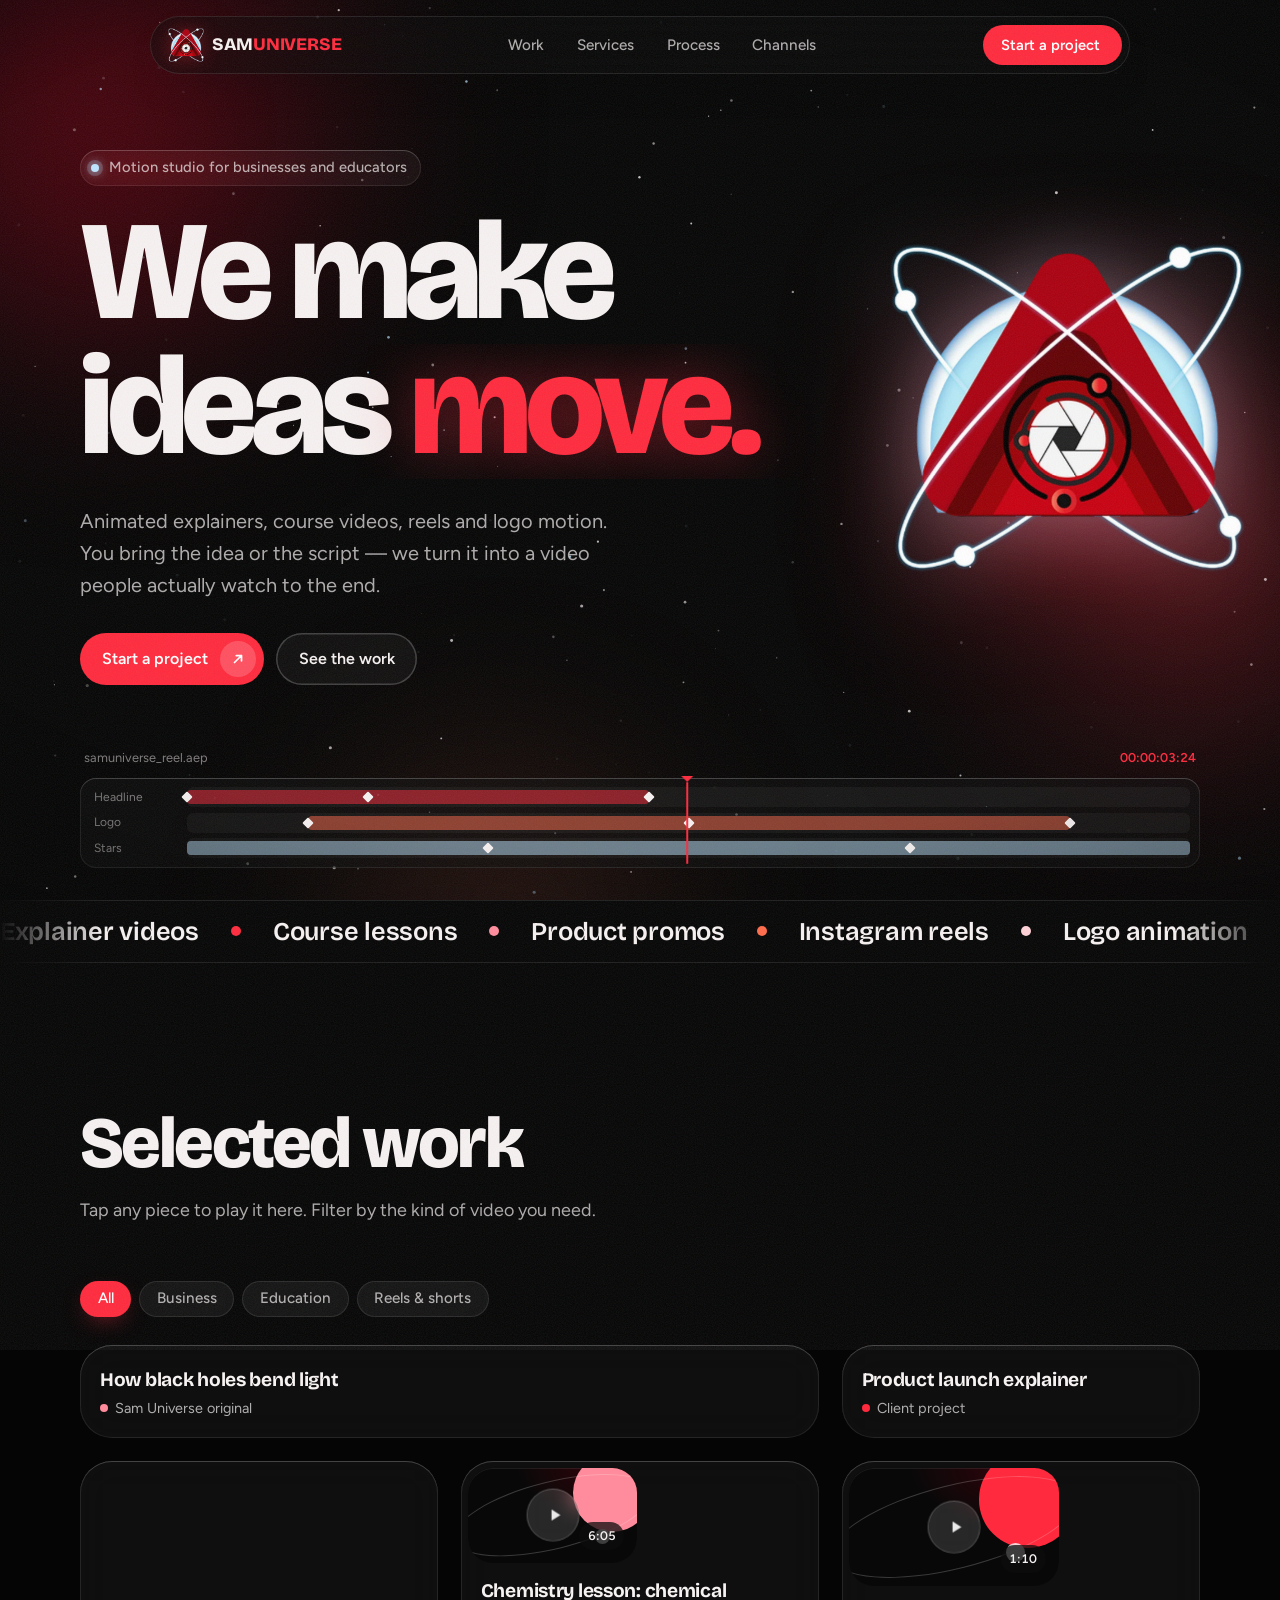
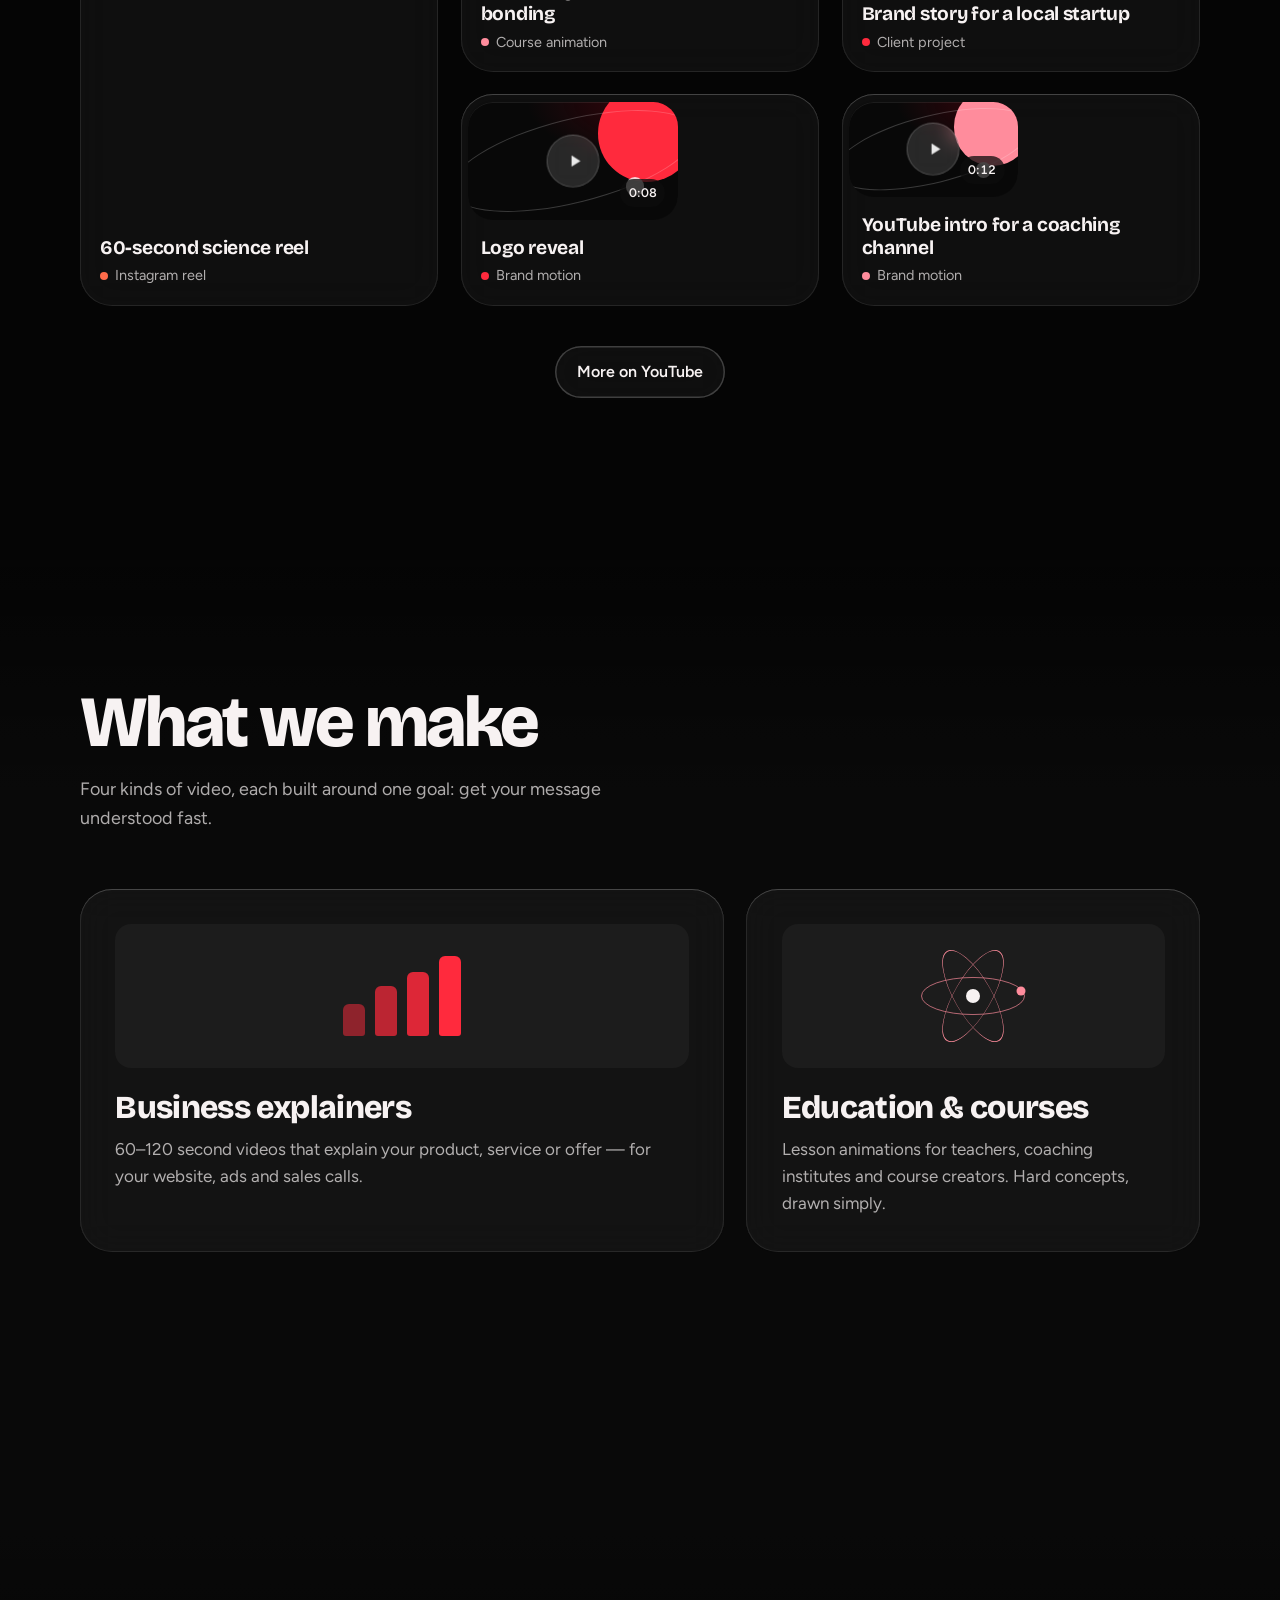
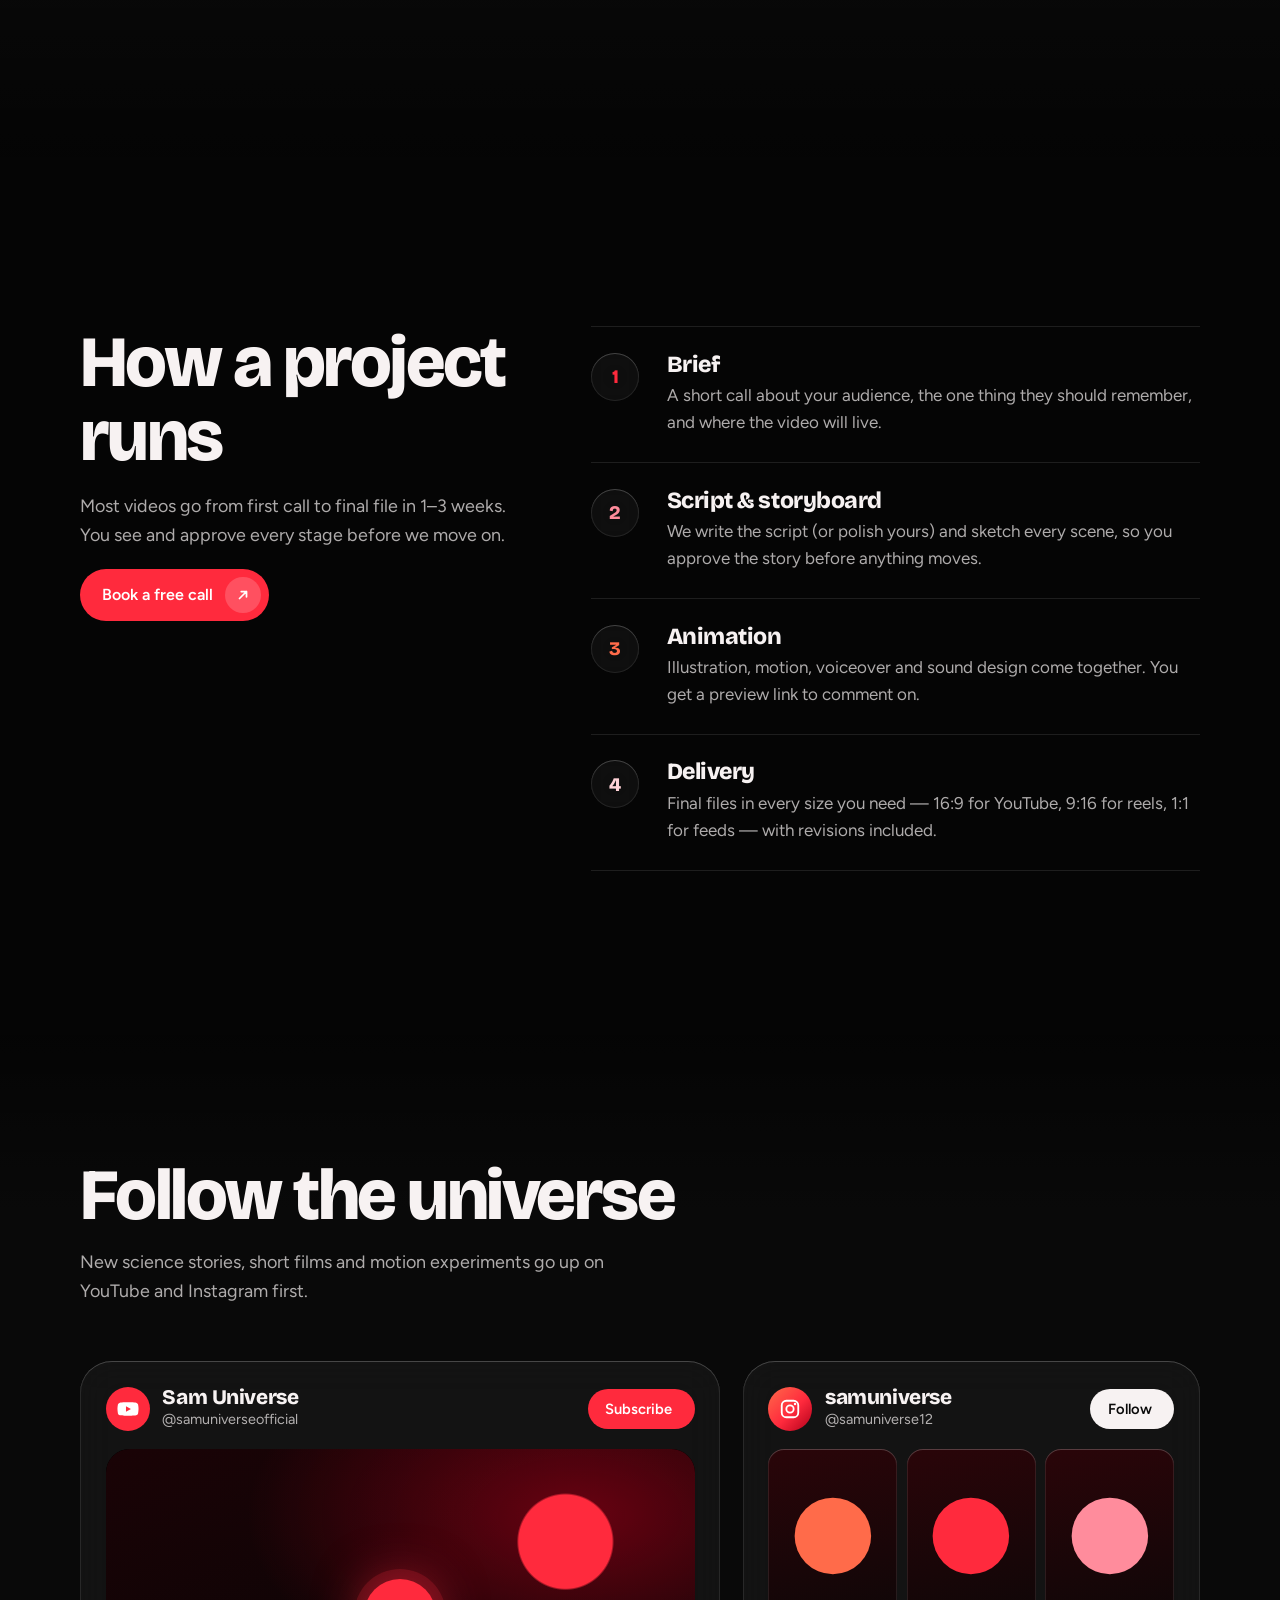
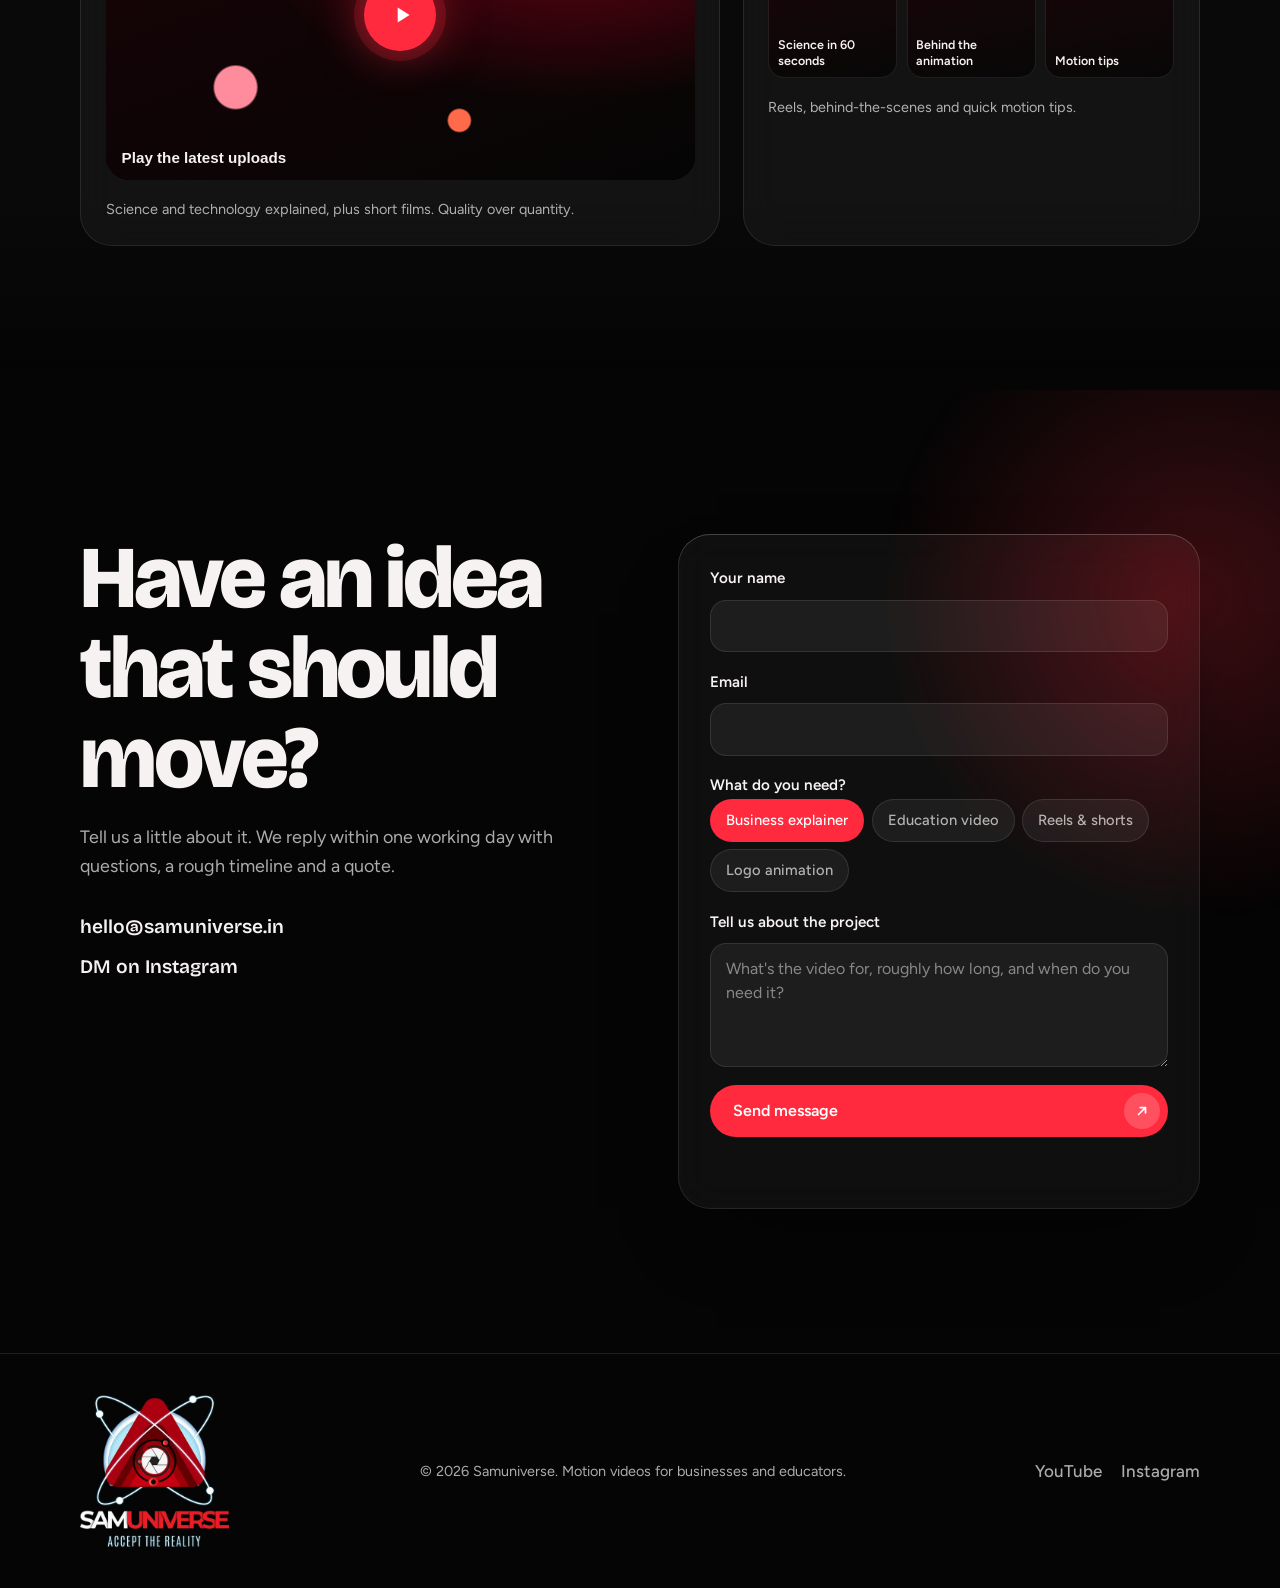
==== commit aa62056a: "Bust browser cache for updated CSS and JS Co-Authored-By: Claude Opus 5.5 <noreply@anthropic.com> Cl" ====
--- a/index.html
+++ b/index.html
@@ -22,7 +22,7 @@
   <link rel="preconnect" href="https://fonts.googleapis.com" />
   <link rel="preconnect" href="https://fonts.gstatic.com" crossorigin />
   <link href="https://fonts.googleapis.com/css2?family=Bricolage+Grotesque:opsz,wght@12..96,400;12..96,600;12..96,800&family=Figtree:wght@400;500;600&display=swap" rel="stylesheet" />
-  <link rel="stylesheet" href="css/style.css" />
+  <link rel="stylesheet" href="css/style.css?v=3" />
 
   <script type="application/ld+json">
   {
@@ -334,7 +334,7 @@
     <p class="modal__title" id="modalTitle"></p>
   </dialog>
 
-  <script src="js/config.js"></script>
-  <script src="js/main.js"></script>
+  <script src="js/config.js?v=3"></script>
+  <script src="js/main.js?v=3"></script>
 </body>
 </html>
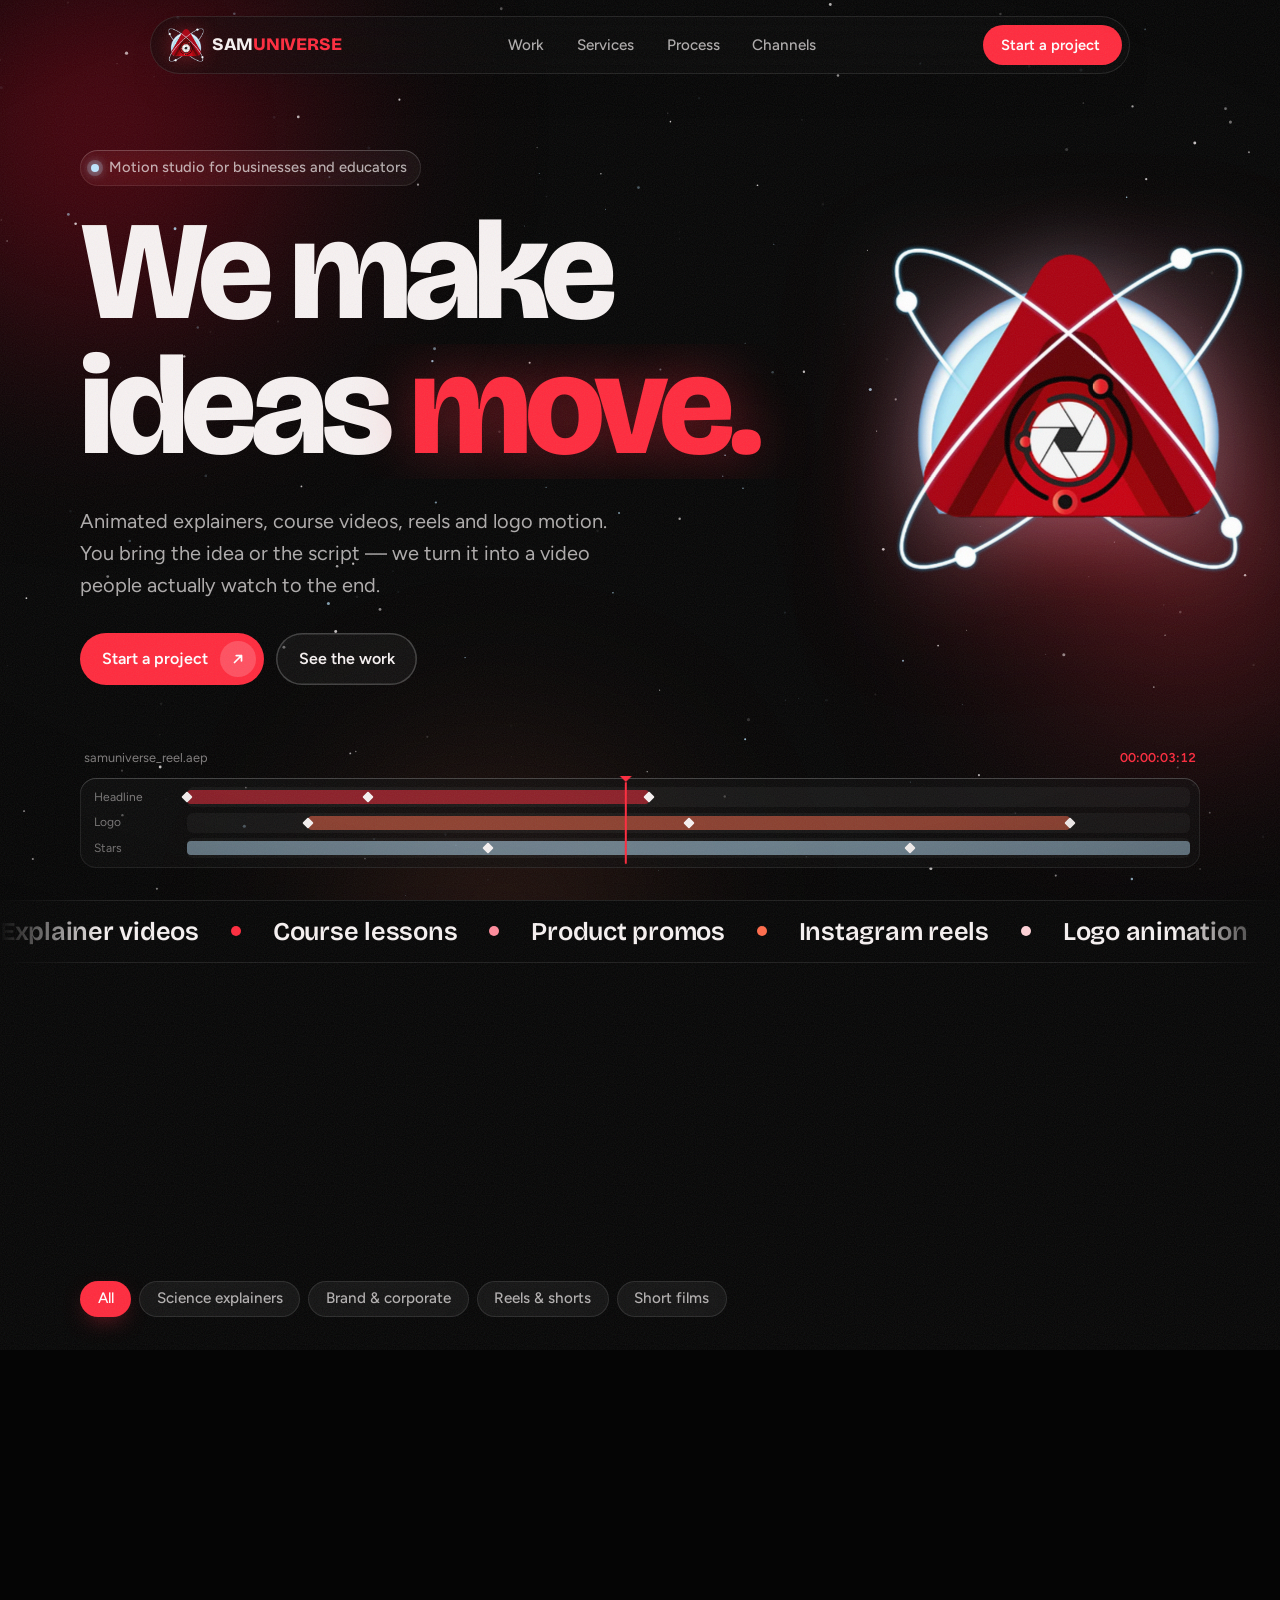
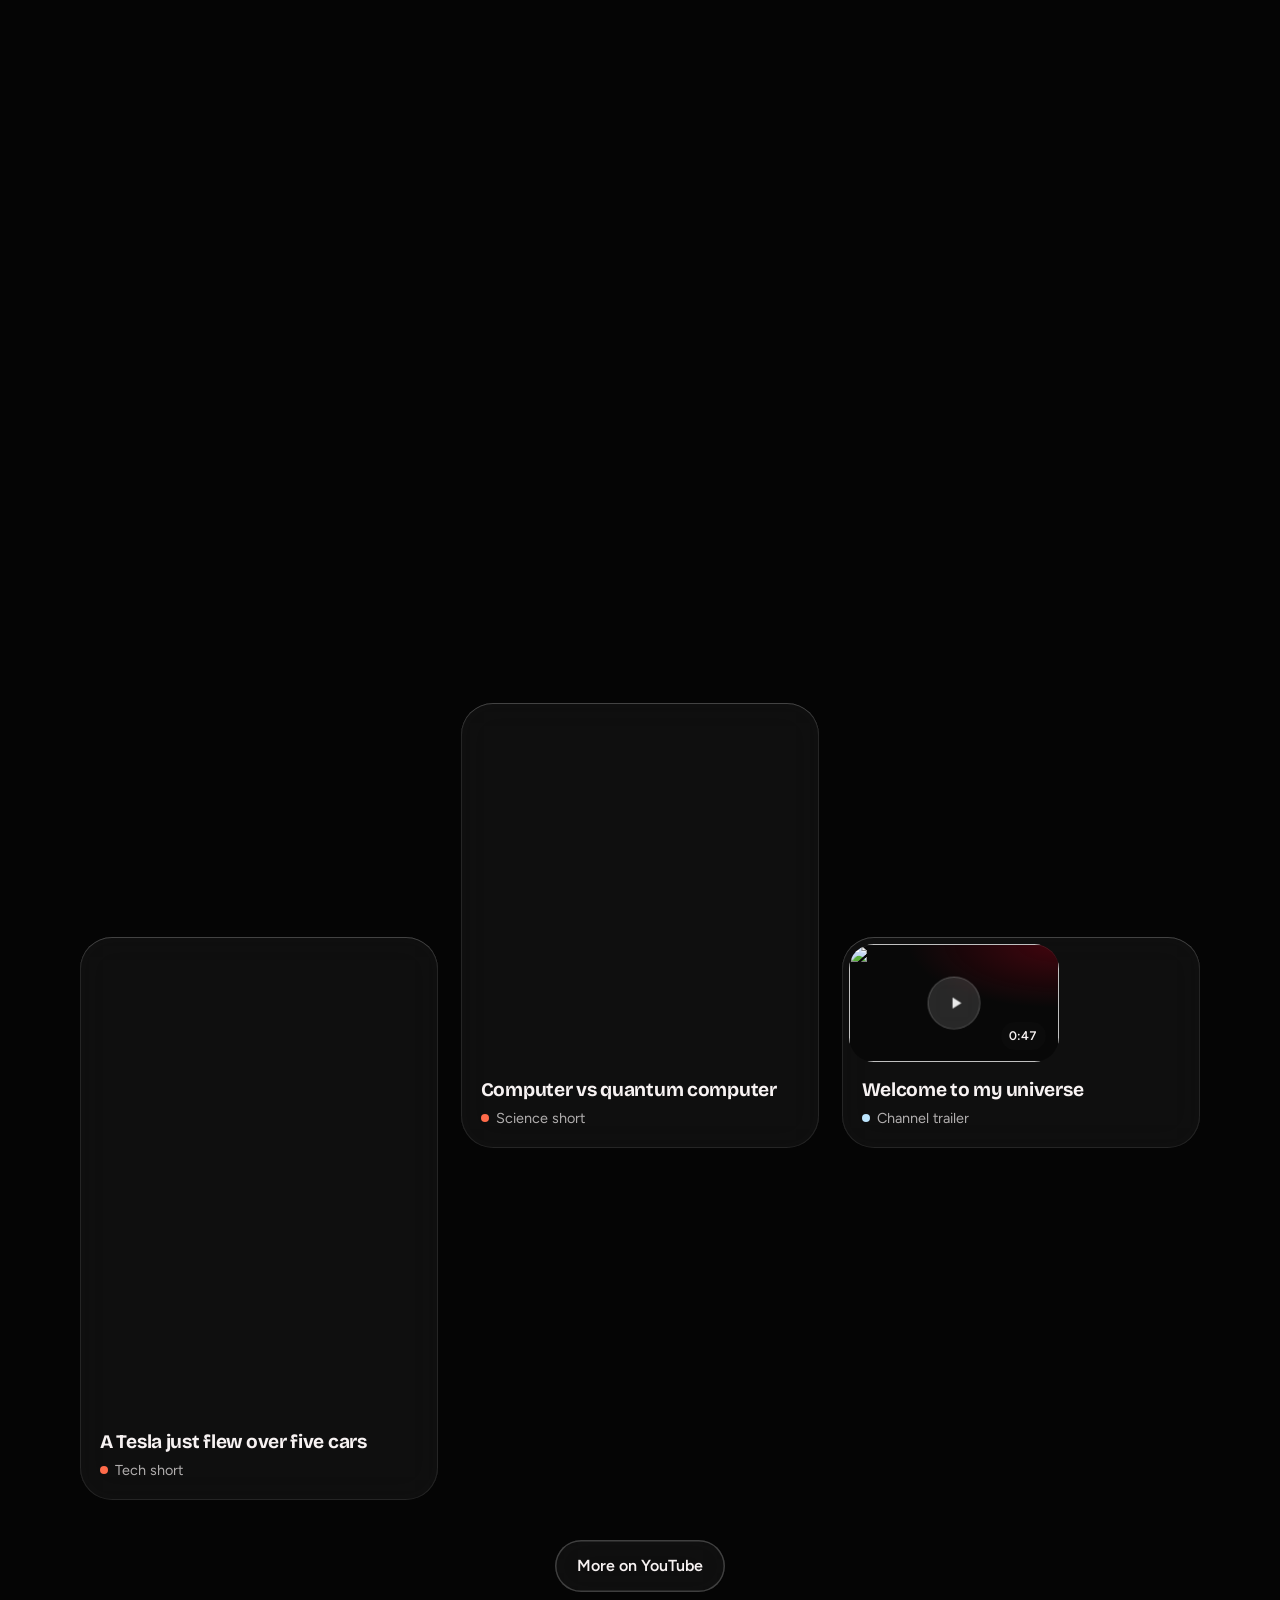
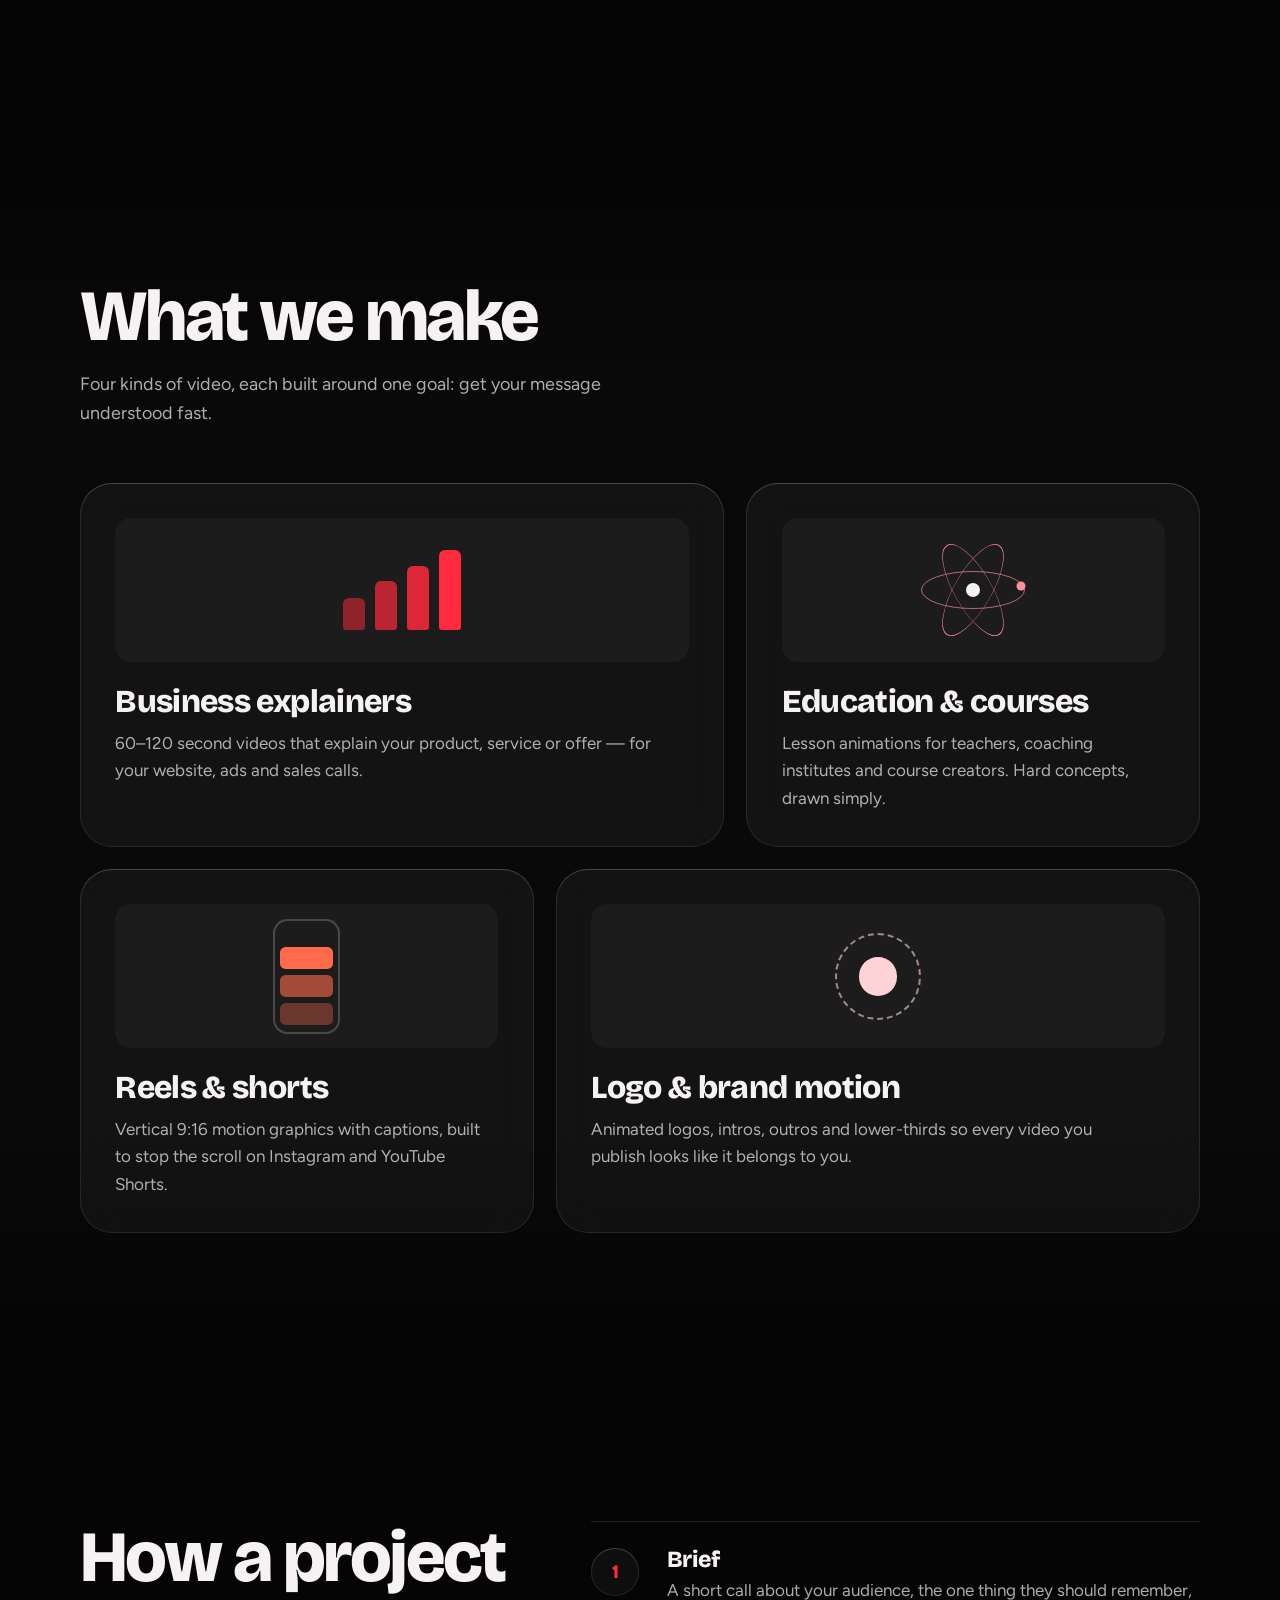
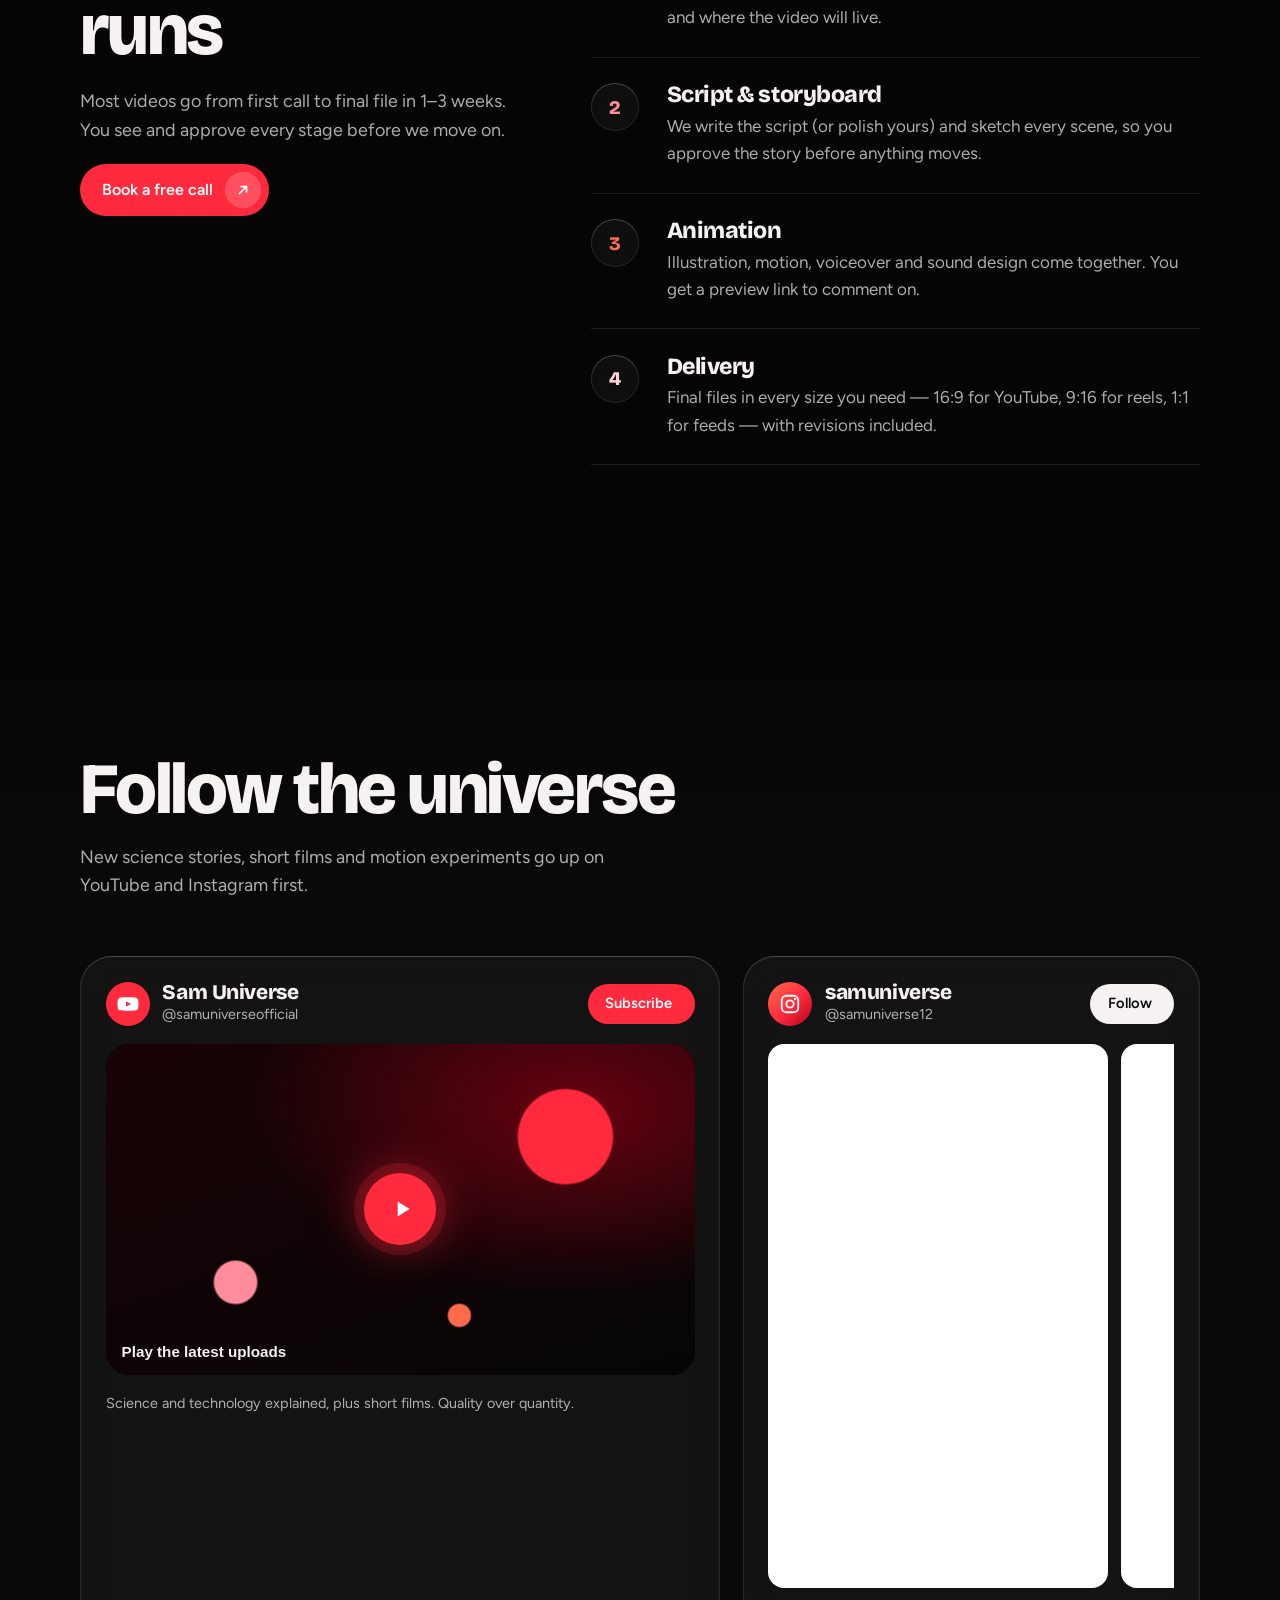
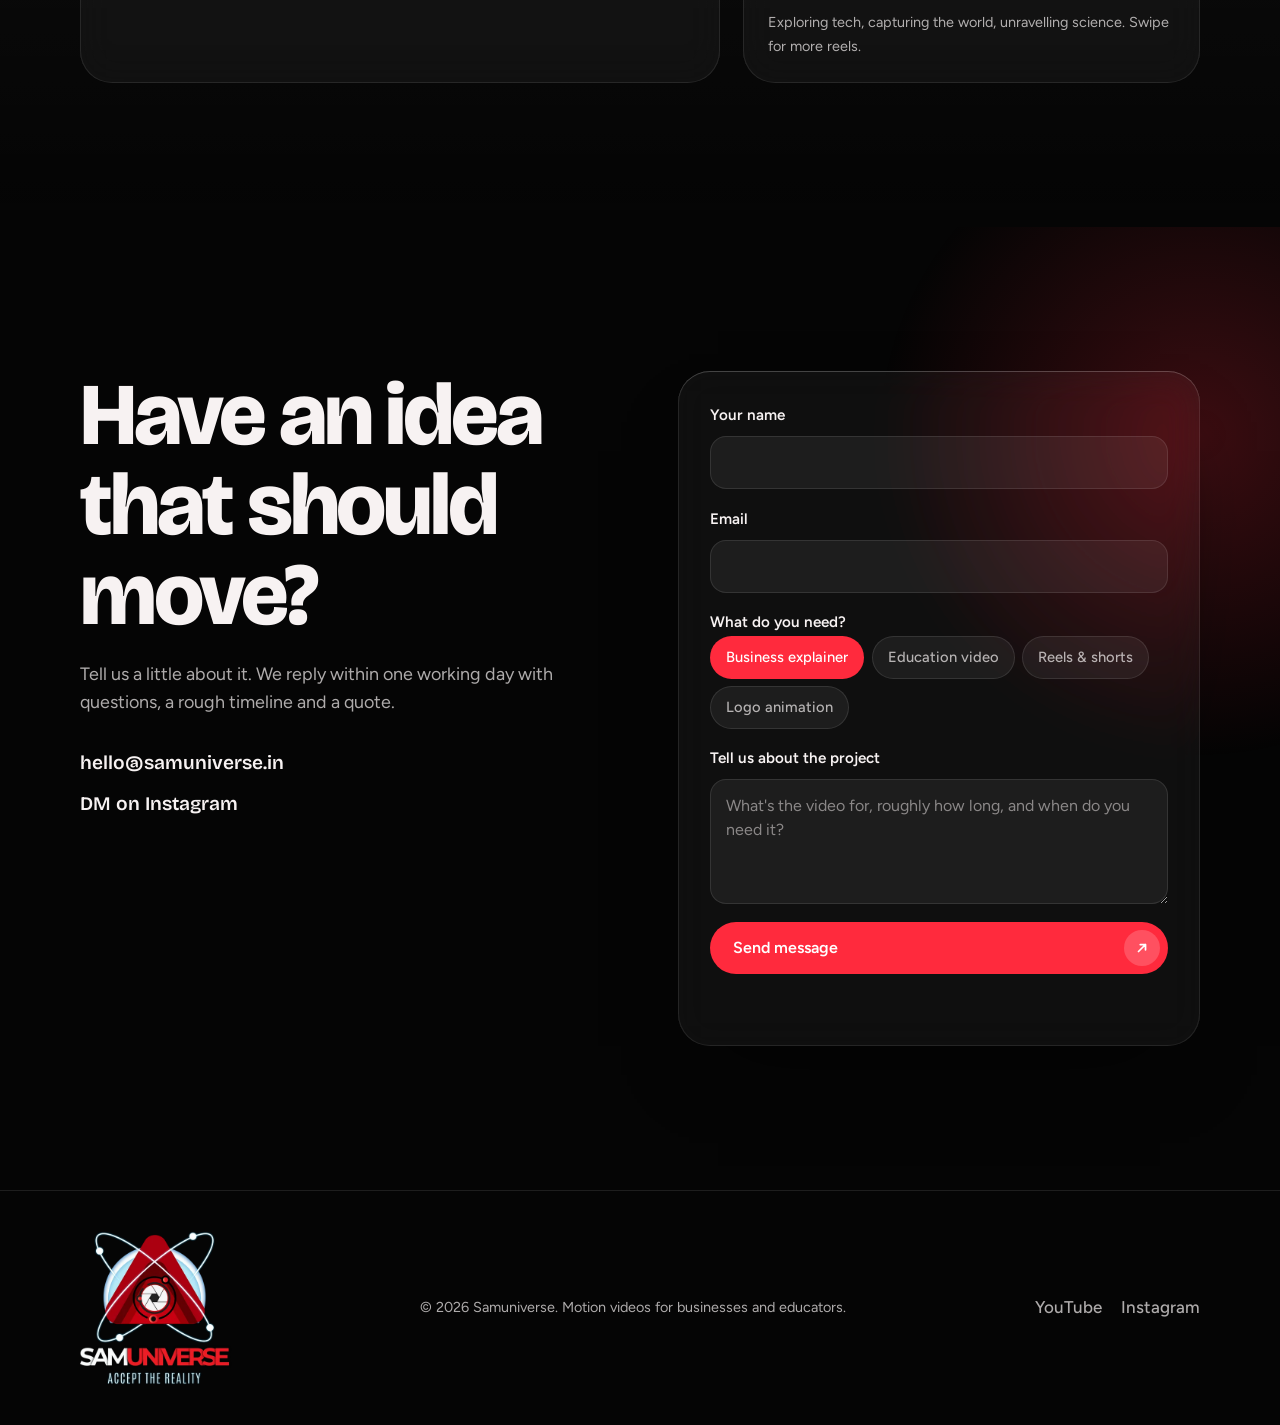
==== commit 04f584df: "Add real YouTube videos, Shorts and Instagram reels to portfolio Co-Authored-By: Claude Opus 5.5 <no" ====
--- a/index.html
+++ b/index.html
@@ -22,7 +22,7 @@
   <link rel="preconnect" href="https://fonts.googleapis.com" />
   <link rel="preconnect" href="https://fonts.gstatic.com" crossorigin />
   <link href="https://fonts.googleapis.com/css2?family=Bricolage+Grotesque:opsz,wght@12..96,400;12..96,600;12..96,800&family=Figtree:wght@400;500;600&display=swap" rel="stylesheet" />
-  <link rel="stylesheet" href="css/style.css?v=3" />
+  <link rel="stylesheet" href="css/style.css?v=4" />
 
   <script type="application/ld+json">
   {
@@ -129,9 +129,10 @@
 
         <div class="filters" role="tablist" aria-label="Filter work">
           <button class="chip is-active" role="tab" aria-selected="true" data-filter="all">All</button>
-          <button class="chip" role="tab" aria-selected="false" data-filter="business">Business</button>
-          <button class="chip" role="tab" aria-selected="false" data-filter="education">Education</button>
+          <button class="chip" role="tab" aria-selected="false" data-filter="education">Science explainers</button>
+          <button class="chip" role="tab" aria-selected="false" data-filter="business">Brand &amp; corporate</button>
           <button class="chip" role="tab" aria-selected="false" data-filter="shorts">Reels &amp; shorts</button>
+          <button class="chip" role="tab" aria-selected="false" data-filter="films">Short films</button>
         </div>
 
         <div class="work-grid" id="workGrid"></div>
@@ -263,7 +264,7 @@
               <a class="btn btn--small btn--ig" data-ig-follow href="#" target="_blank" rel="noopener">Follow</a>
             </div>
             <div class="reels" id="igReels"></div>
-            <p class="muted small">Reels, behind-the-scenes and quick motion tips.</p>
+            <p class="muted small">Exploring tech, capturing the world, unravelling science. Swipe for more reels.</p>
           </article>
         </div>
       </div>
@@ -334,7 +335,7 @@
     <p class="modal__title" id="modalTitle"></p>
   </dialog>
 
-  <script src="js/config.js?v=3"></script>
-  <script src="js/main.js?v=3"></script>
+  <script src="js/config.js?v=4"></script>
+  <script src="js/main.js?v=4"></script>
 </body>
 </html>
--- a/css/style.css
+++ b/css/style.css
@@ -467,6 +467,7 @@
 }
 .card[data-cat="education"] { --c: var(--rose); }
 .card[data-cat="shorts"] { --c: var(--ember); }
+.card[data-cat="films"] { --c: var(--ice); }
 .card--wide { grid-column: span 2; }
 .card--tall { grid-row: span 2; }
 .card.is-hidden { display: none; }
@@ -692,8 +693,17 @@
 }
 
 .reels { display: grid; grid-template-columns: repeat(3, 1fr); gap: .6rem; }
-.reels--embed { grid-template-columns: 1fr; }
-.reels iframe { width: 100%; min-height: 32rem; border: 0; border-radius: var(--r-md); background: #fff; }
+.reels--embed {
+  display: flex; gap: .8rem;
+  overflow-x: auto; overscroll-behavior-x: contain;
+  scroll-snap-type: x mandatory;
+  padding-bottom: .4rem;
+  scrollbar-width: thin; scrollbar-color: var(--red) transparent;
+}
+.reels--embed iframe {
+  flex: 0 0 min(100%, 340px); scroll-snap-align: start;
+  height: 34rem; border: 0; border-radius: var(--r-md); background: #fff;
+}
 .reel-tile {
   --c: var(--ember);
   position: relative; aspect-ratio: 9 / 16; border-radius: var(--r-md); overflow: hidden;
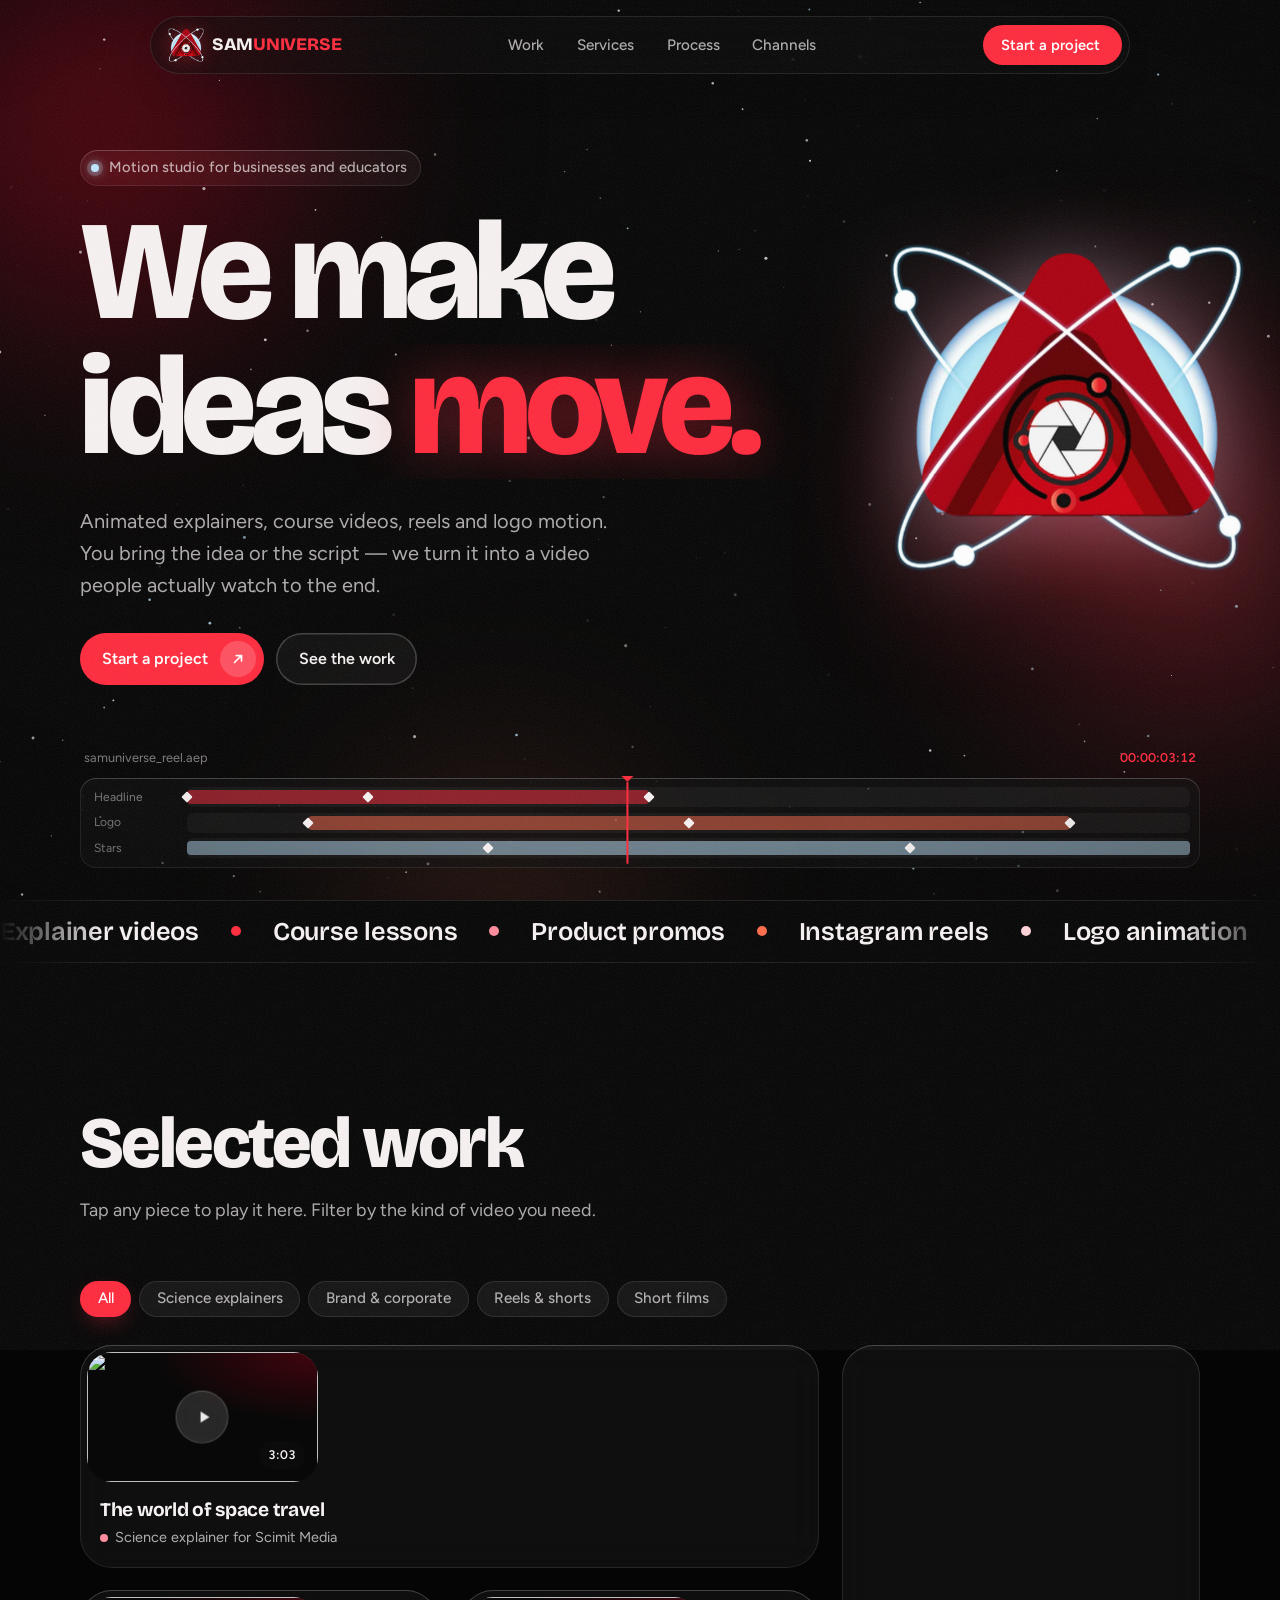
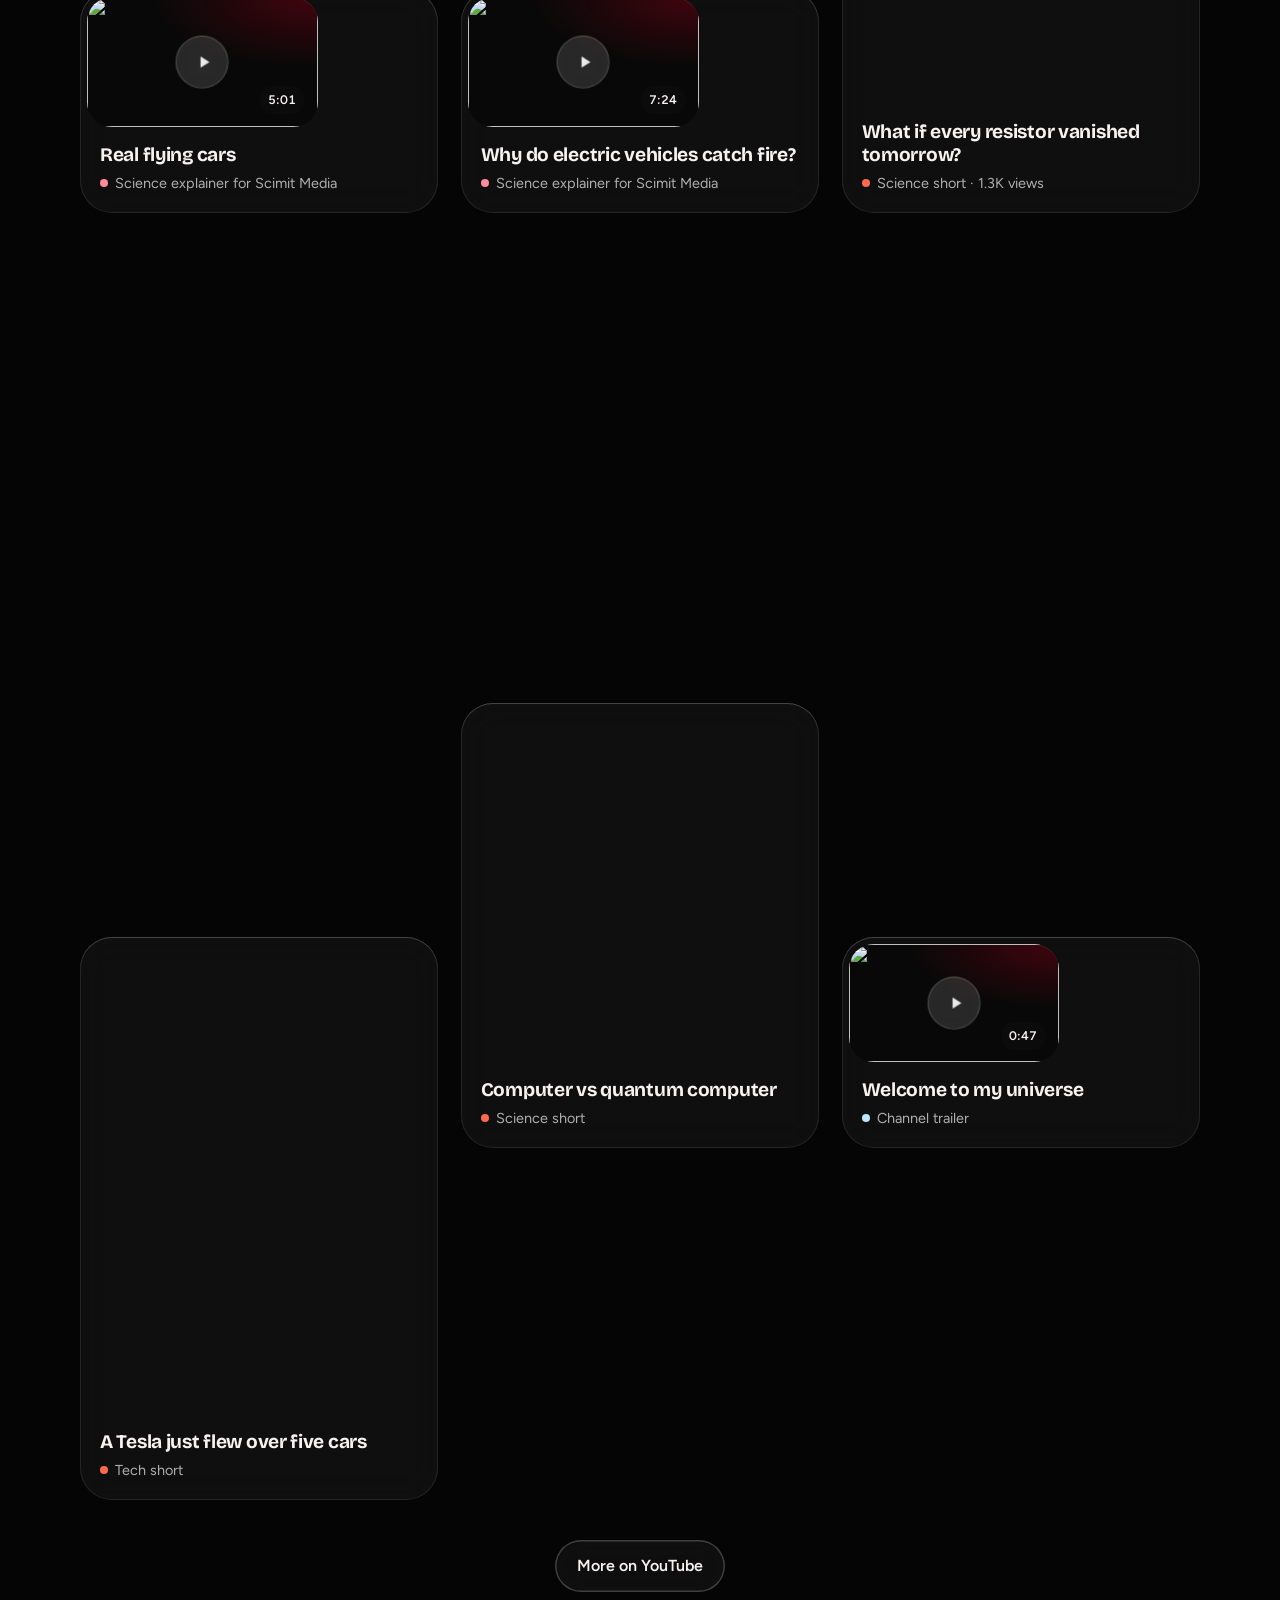
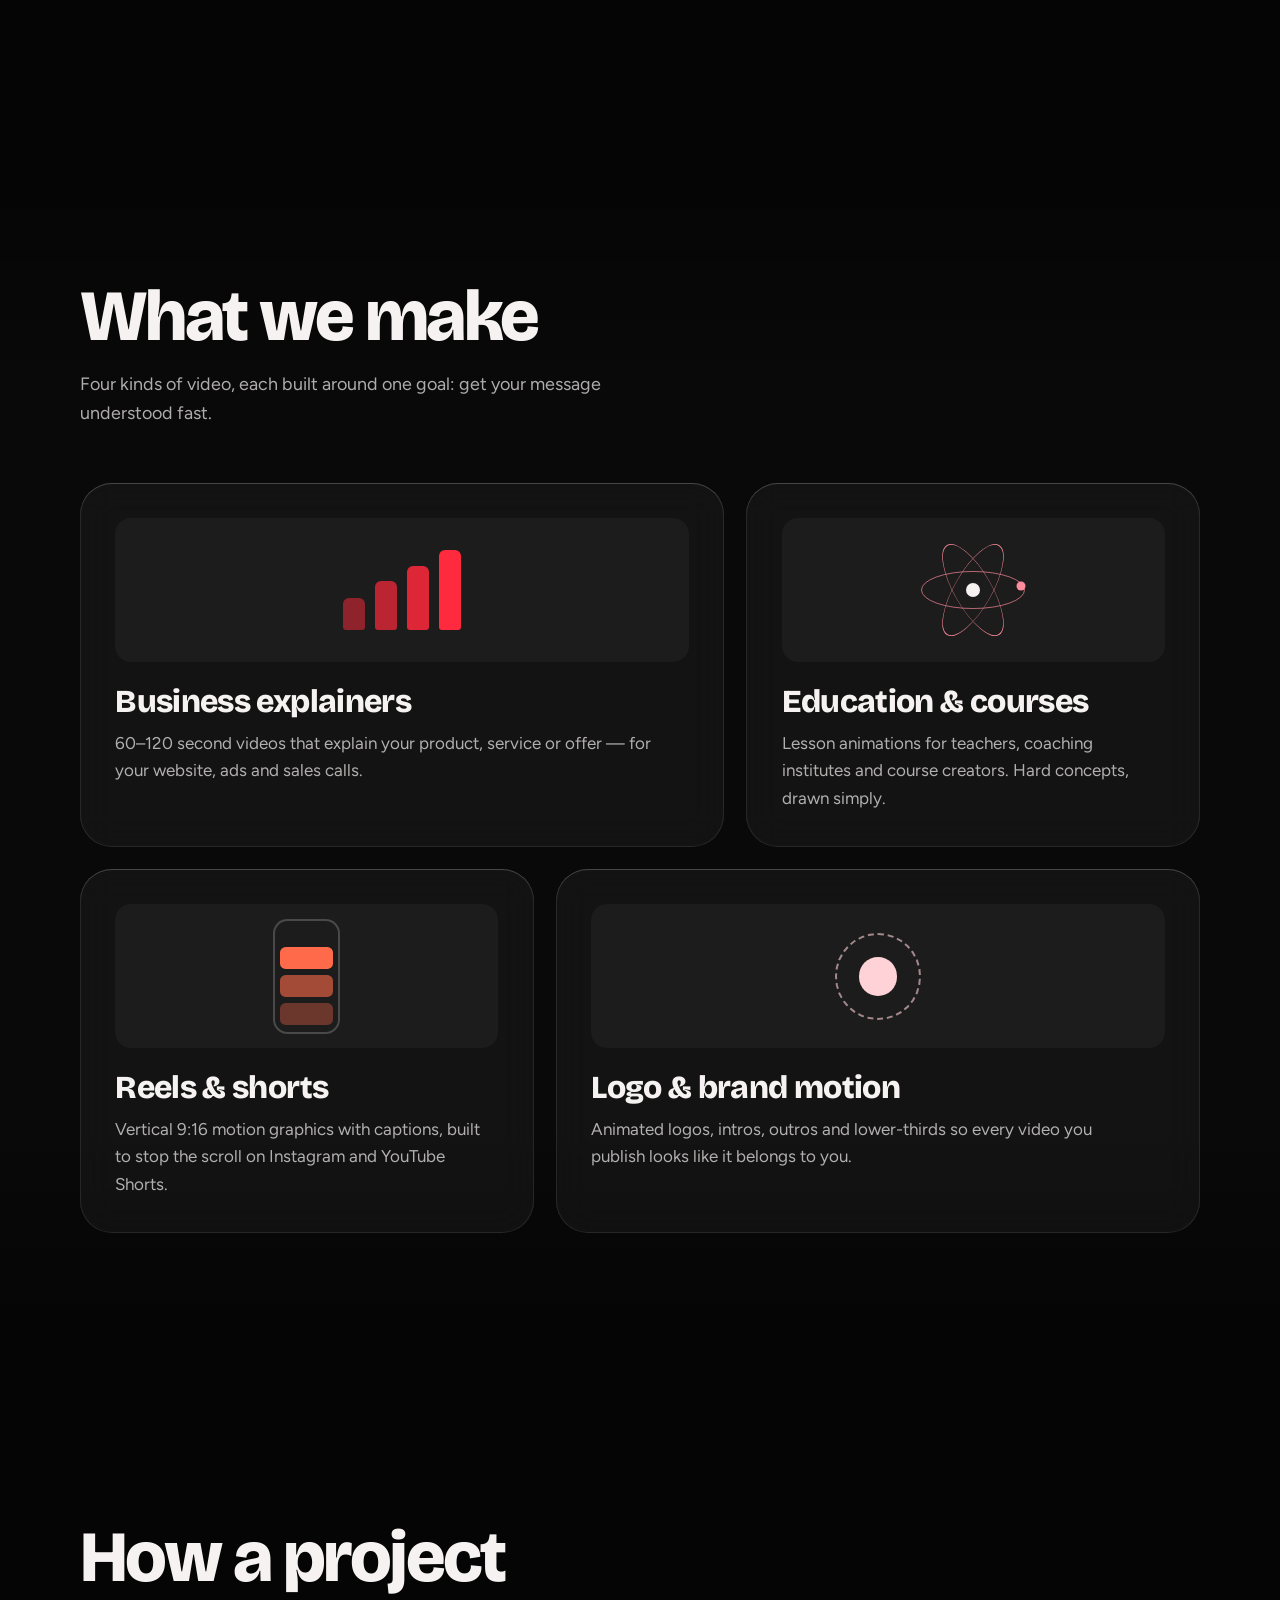
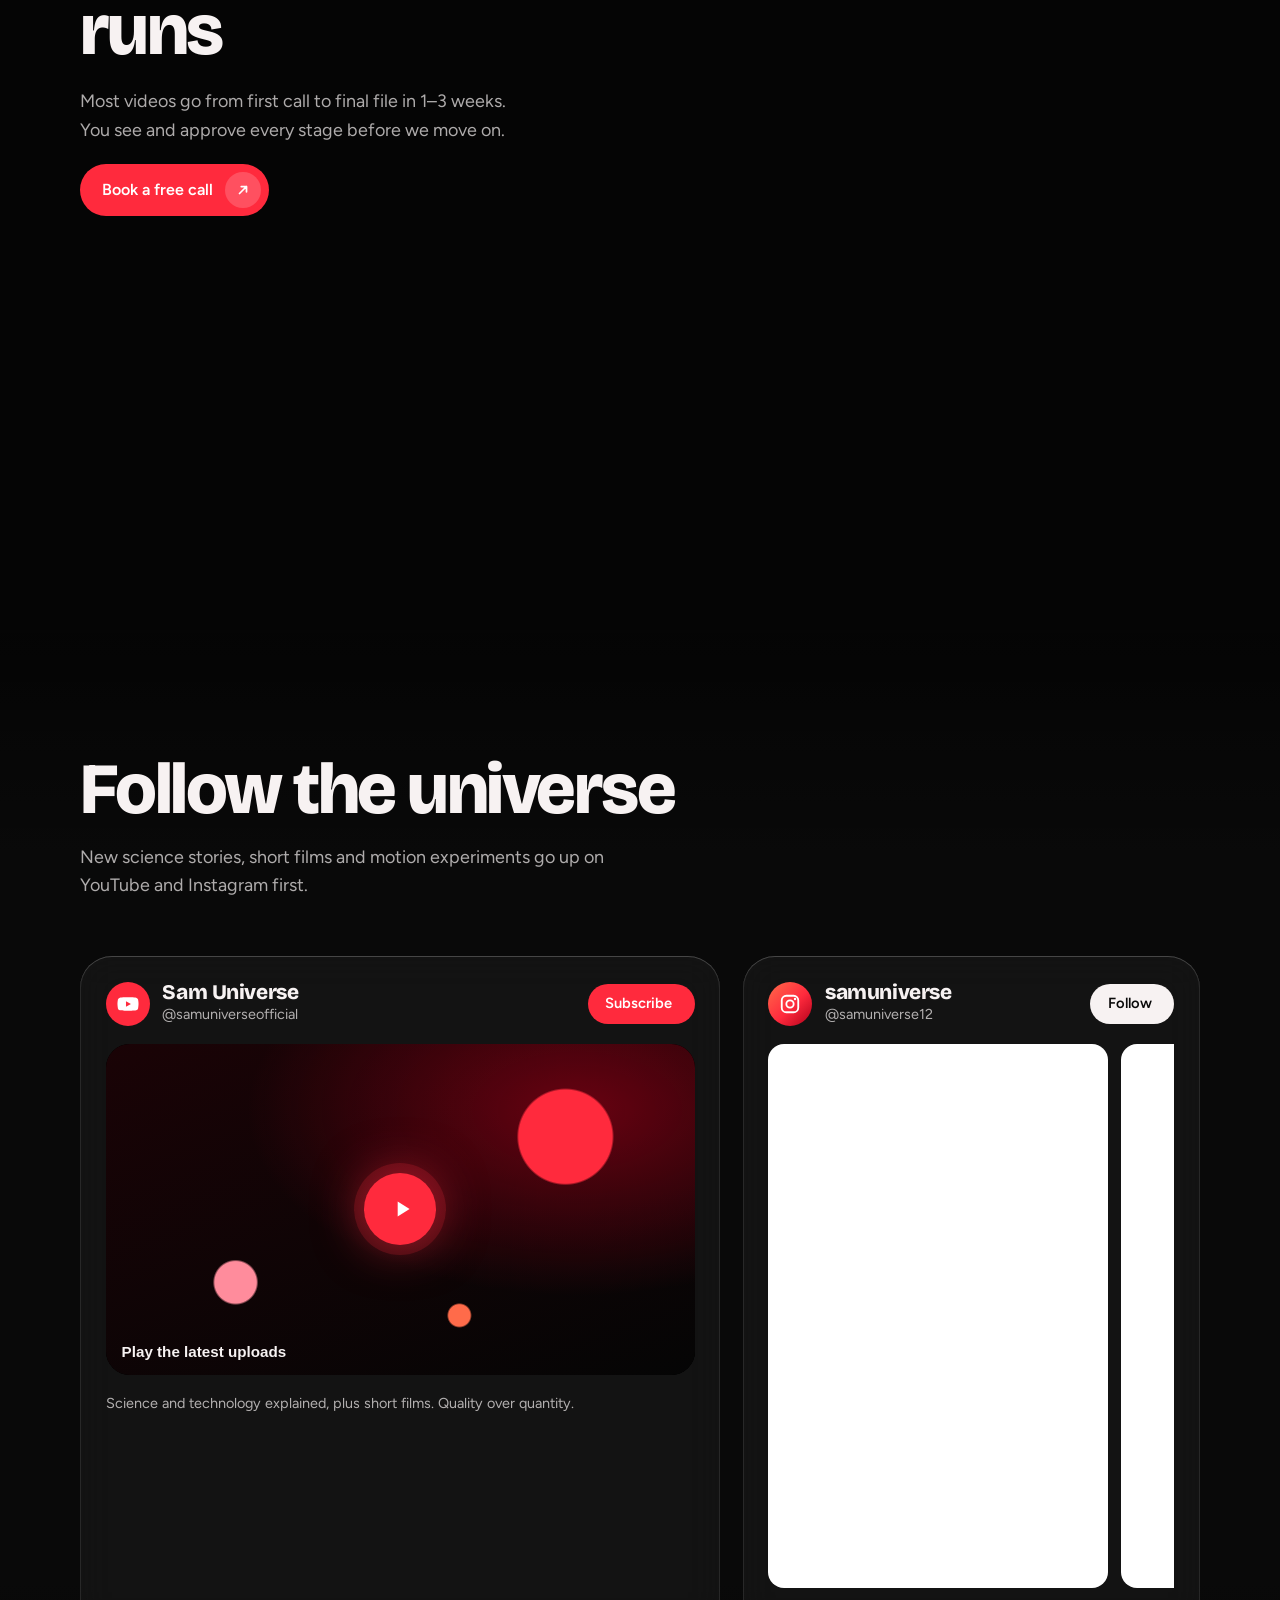
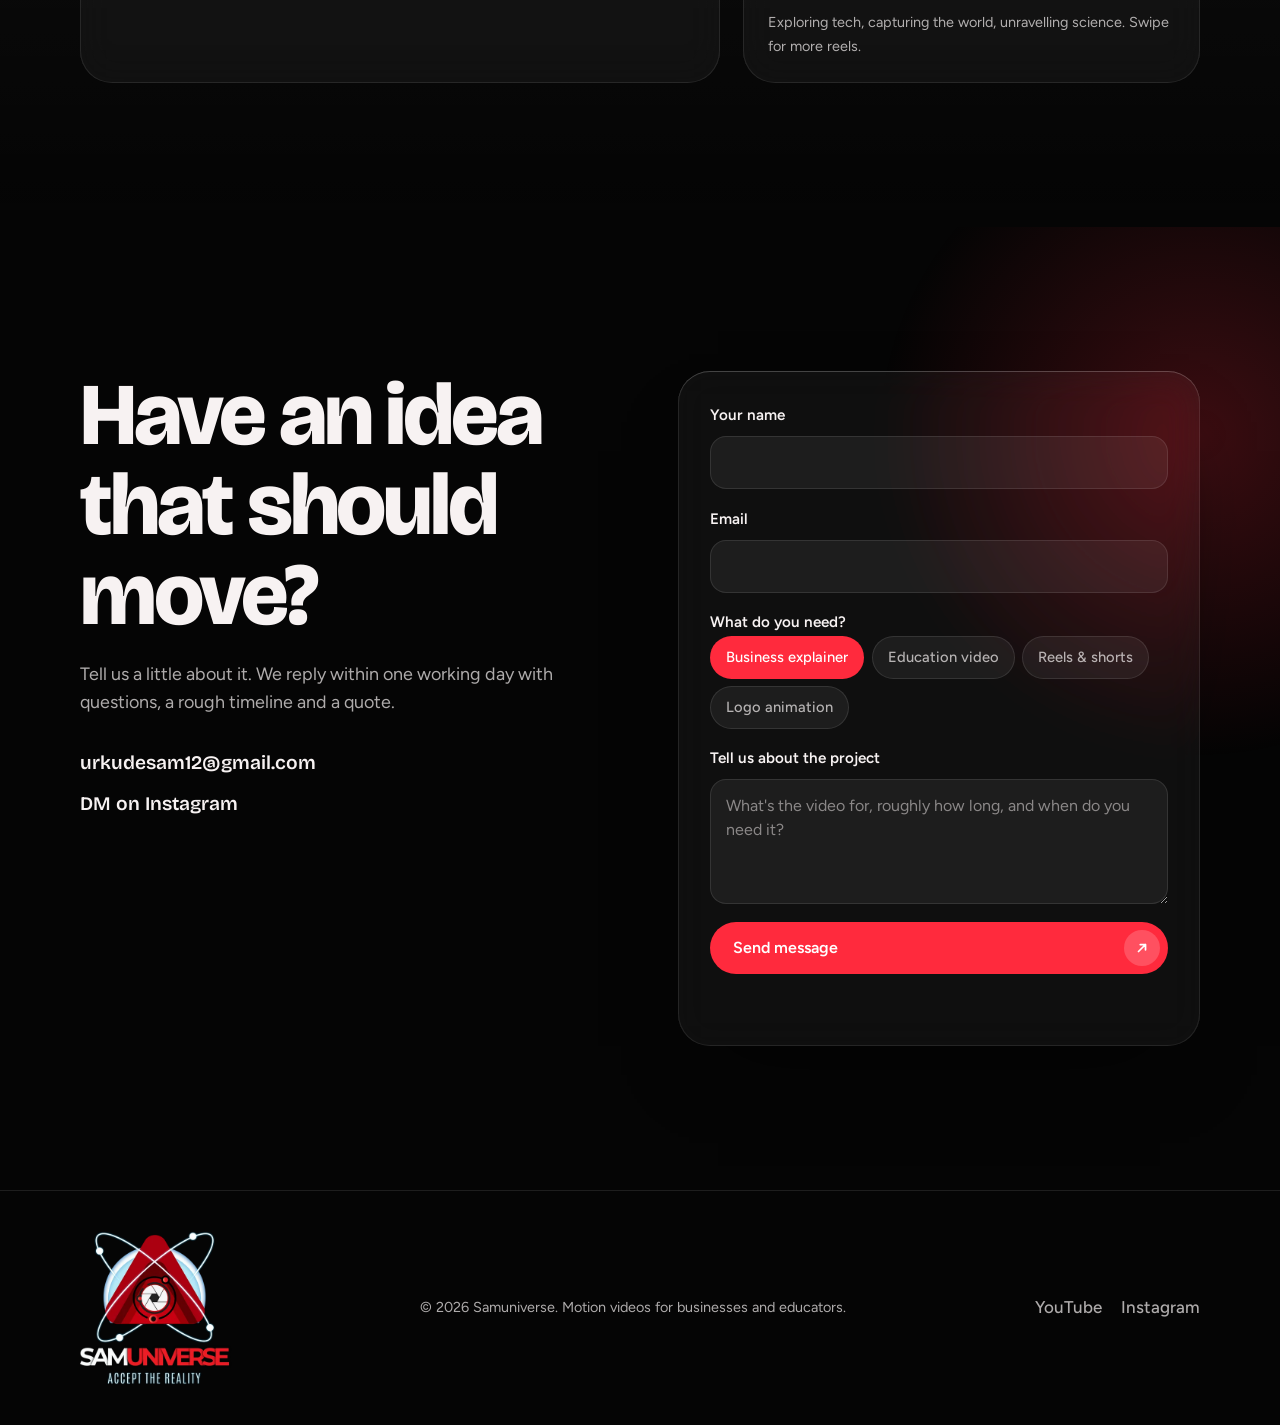
==== commit c3f82f89: "Set contact email Co-Authored-By: Claude Opus 5.5 <noreply@anthropic.com> Claude-Session: https://cl" ====
--- a/index.html
+++ b/index.html
@@ -335,7 +335,7 @@
     <p class="modal__title" id="modalTitle"></p>
   </dialog>
 
-  <script src="js/config.js?v=4"></script>
+  <script src="js/config.js?v=5"></script>
   <script src="js/main.js?v=4"></script>
 </body>
 </html>
